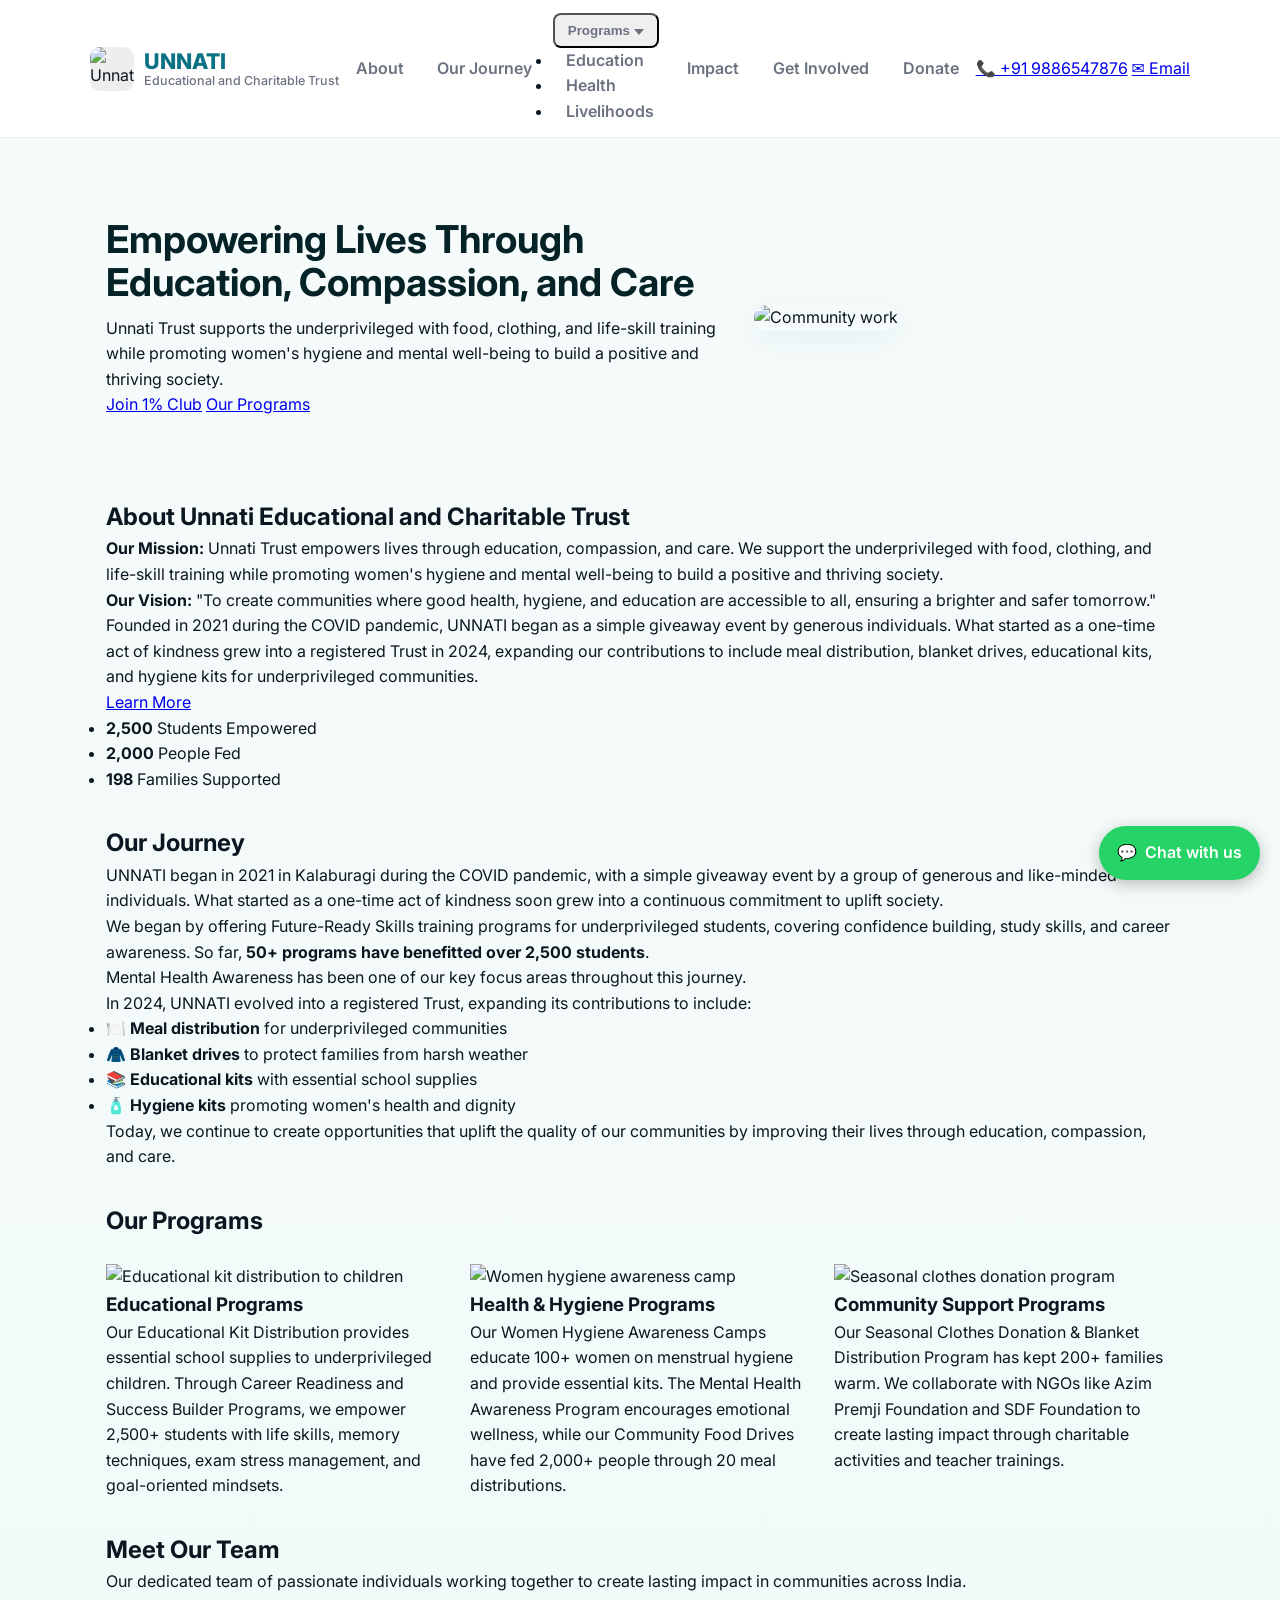
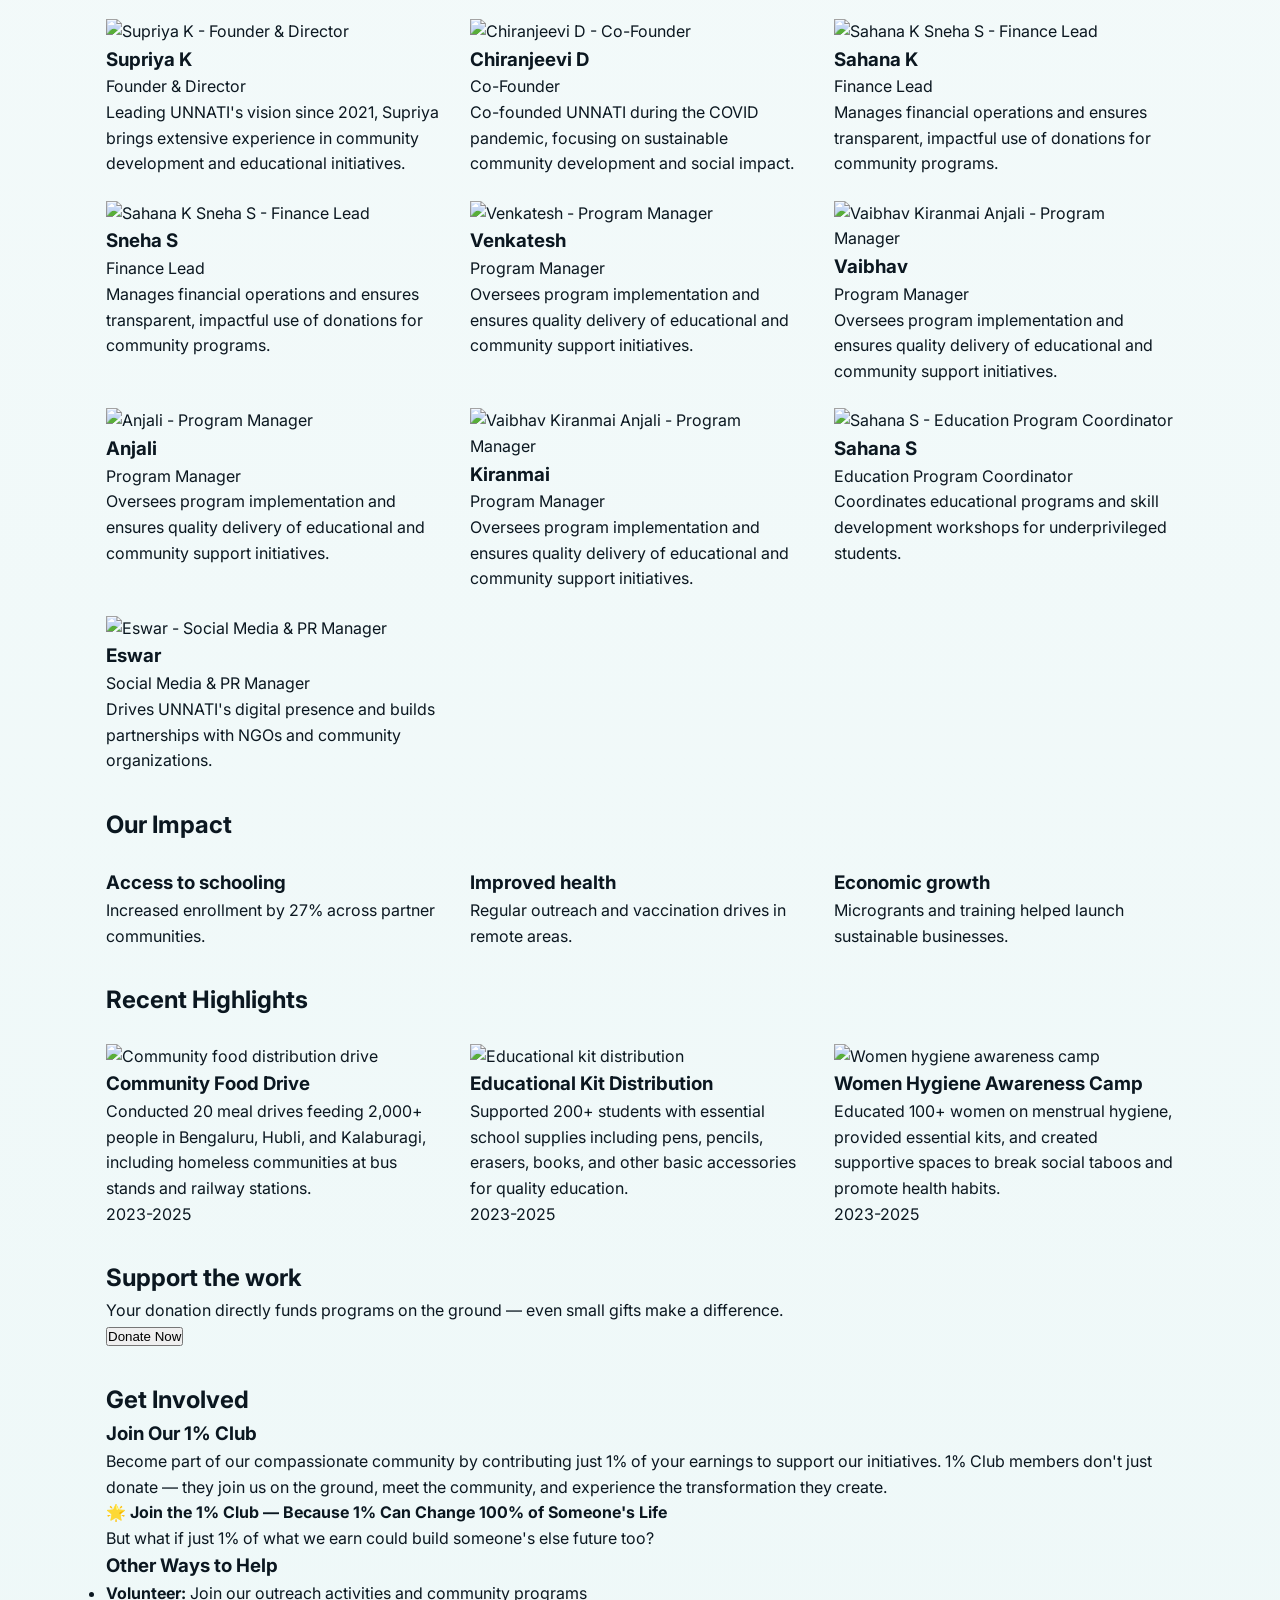
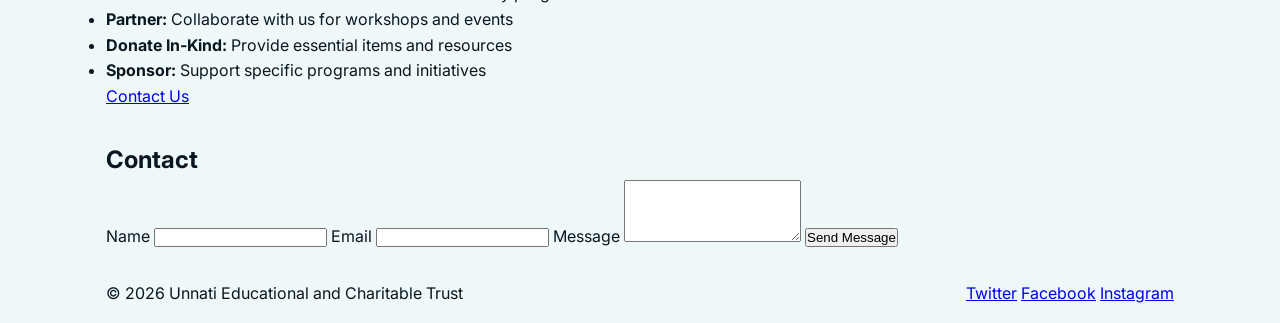
==== index.html @ 331cb369 "Fixiing the Review points" ====
<!DOCTYPE html>
<html lang="en">
<head>
  <meta charset="utf-8" />
    <meta name="viewport" content="width=device-width, initial-scale=1.0, maximum-scale=1.0, user-scalable=no">
    <meta name="description" content="Unnati Educational and Charitable Trust empowers lives through education, compassion, and care. Supporting underprivileged communities with food, clothing, life-skills training, and women's hygiene programs." />
    <meta name="keywords" content="Unnati Educational and Charitable Trust, education, community support, food distribution, clothing donation, women's hygiene, mental health, non-profit, charity, Bengaluru" />
  <title>Unnati Educational and Charitable Trust</title>
  <link rel="stylesheet" href="src/css/styles.css" />
  <link rel="preconnect" href="https://fonts.gstatic.com" />
  <link href="https://fonts.googleapis.com/css2?family=Inter:wght@300;400;600;700&display=swap" rel="stylesheet" />
</head>
<body>
  <header class="site-header">
    <div class="container header-inner">
      <a class="brand" href="#top">
        <img src="src/images/logo.svg" alt="Unnati Educational and Charitable Trust" class="logo" />
        <div class="brand-text">
          <span class="brand-main">UNNATI</span>
          <span class="brand-subtitle">Educational and Charitable Trust</span>
        </div>
      </a>

      <button id="nav-toggle" aria-label="Toggle navigation" class="nav-toggle">☰</button>

      <nav class="site-nav" id="site-nav" aria-label="Primary">
        <a href="#about">About</a>
        <a href="#journey">Our Journey</a>

        <div class="nav-item has-sub" tabindex="0" aria-haspopup="true">
          <button class="nav-link-sub">Programs
            <svg class="caret" width="10" height="6" viewBox="0 0 10 6" aria-hidden="true"><path d="M0 0l5 6 5-6z" fill="currentColor"/></svg>
          </button>
          <ul class="sub-menu" aria-label="Programs submenu">
            <li><a href="#programs-education">Education</a></li>
            <li><a href="#programs-health">Health</a></li>
            <li><a href="#programs-livelihoods">Livelihoods</a></li>
          </ul>
        </div>

        <a href="#impact">Impact</a>
        <a href="#get-involved">Get Involved</a>
        <a class="btn btn-primary" href="#donate">Donate</a>
      </nav>

      <div class="contact-info">
        <a href="tel:+919886547876" aria-label="Call us">📞 +91 9886547876</a>
        <a href="mailto:we.are.unnati@gmail.com" aria-label="Email us">✉️ Email</a>
      </div>
    </div>
  </header>

  <main id="top">
    <section class="hero reveal">
      <div class="container hero-inner">
        <div class="hero-copy">
          <h1>Empowering Lives Through Education, Compassion, and Care</h1>
          <p class="lead">Unnati Trust supports the underprivileged with food, clothing, and life-skill training while promoting women's hygiene and mental well-being to build a positive and thriving society.</p>
          <div class="hero-ctas">
            <a class="btn btn-primary" href="#donate">Join 1% Club</a>
            <a class="btn" href="#programs">Our Programs</a>
          </div>
        </div>
        <div class="hero-media">
          <img src="images/hero.jpg" alt="Community work" />
        </div>
      </div>
    </section>

    <section id="about" class="container section about reveal">
      <div class="grid">
        <div>
          <h2>About Unnati Educational and Charitable Trust</h2>
          <p><strong>Our Mission:</strong> Unnati Trust empowers lives through education, compassion, and care. We support the underprivileged with food, clothing, and life-skill training while promoting women's hygiene and mental well-being to build a positive and thriving society.</p>
          <p><strong>Our Vision:</strong> "To create communities where good health, hygiene, and education are accessible to all, ensuring a brighter and safer tomorrow."</p>
          <p>Founded in 2021 during the COVID pandemic, UNNATI began as a simple giveaway event by generous individuals. What started as a one-time act of kindness grew into a registered Trust in 2024, expanding our contributions to include meal distribution, blanket drives, educational kits, and hygiene kits for underprivileged communities.</p>
          <a class="btn" href="#get-involved">Learn More</a>
        </div>
        <ul class="stats">
          <li><strong><span class="count" data-target="2500">2,500</span></strong> Students Empowered</li>
          <li><strong><span class="count" data-target="2000">2,000</span></strong> People Fed</li>
          <li><strong><span class="count" data-target="200">200</span></strong> Families Supported</li>
        </ul>
      </div>
    </section>

    <section id="journey" class="container section reveal">
      <h2>Our Journey</h2>
      <div class="grid">
        <div>
          <p>UNNATI began in 2021 in Kalaburagi during the COVID pandemic, with a simple giveaway event by a group of generous and like-minded individuals. What started as a one-time act of kindness soon grew into a continuous commitment to uplift society.</p>
          <p>We began by offering Future-Ready Skills training programs for underprivileged students, covering confidence building, study skills, and career awareness. So far, <strong>50+ programs have benefitted over 2,500 students</strong>.</p>
          <p>Mental Health Awareness has been one of our key focus areas throughout this journey.</p>
        </div>
        <div>
          <p>In 2024, UNNATI evolved into a registered Trust, expanding its contributions to include:</p>
          <ul>
            <li>🍽️ <strong>Meal distribution</strong> for underprivileged communities</li>
            <li>🧥 <strong>Blanket drives</strong> to protect families from harsh weather</li>
            <li>📚 <strong>Educational kits</strong> with essential school supplies</li>
            <li>🧴 <strong>Hygiene kits</strong> promoting women's health and dignity</li>
          </ul>
          <p>Today, we continue to create opportunities that uplift the quality of our communities by improving their lives through education, compassion, and care.</p>
        </div>
      </div>
    </section>

    <section id="programs" class="container section cards reveal">
      <h2>Our Programs</h2>
      <div class="card-grid">
        <article id="programs-education" class="card">
          <img src="https://images.unsplash.com/photo-1503676260728-1c00da094a0b?w=400&h=250&fit=crop" alt="Educational kit distribution to children" class="card-image" />
          <h3>Educational Programs</h3>
          <p>Our Educational Kit Distribution provides essential school supplies to underprivileged children. Through Career Readiness and Success Builder Programs, we empower 2,500+ students with life skills, memory techniques, exam stress management, and goal-oriented mindsets.</p>
        </article>
        <article id="programs-health" class="card">
          <img src="https://images.unsplash.com/photo-1559757148-5c350d0d3c56?w=400&h=250&fit=crop" alt="Women hygiene awareness camp" class="card-image" />
          <h3>Health & Hygiene Programs</h3>
          <p>Our Women Hygiene Awareness Camps educate 100+ women on menstrual hygiene and provide essential kits. The Mental Health Awareness Program encourages emotional wellness, while our Community Food Drives have fed 2,000+ people through 20 meal distributions.</p>
        </article>
        <article id="programs-livelihoods" class="card">
          <img src="https://images.unsplash.com/photo-1559027615-cd4628902d4a?w=400&h=250&fit=crop" alt="Seasonal clothes donation program" class="card-image" />
          <h3>Community Support Programs</h3>
          <p>Our Seasonal Clothes Donation & Blanket Distribution Program has kept 200+ families warm. We collaborate with NGOs like Azim Premji Foundation and SDF Foundation to create lasting impact through charitable activities and teacher trainings.</p>
        </article>
      </div>
    </section>

    <section id="team" class="container section team reveal">
      <h2>Meet Our Team</h2>
      <p class="section-intro">Our dedicated team of passionate individuals working together to create lasting impact in communities across India.</p>
      <div class="team-grid">
        <div class="team-member">
          <img src="https://images.unsplash.com/photo-1544005313-94ddf0286df2?w=200&h=200&fit=crop&crop=face" alt="Supriya K - Founder & Director" class="team-photo" />
          <h3>Supriya K</h3>
          <p>Founder & Director</p>
          <p class="team-bio">Leading UNNATI's vision since 2021, Supriya brings extensive experience in community development and educational initiatives.</p>
        </div>
        <div class="team-member">
          <img src="https://images.unsplash.com/photo-1500648767791-00dcc994a43e?w=200&h=200&fit=crop&crop=face" alt="Chiranjeevi D - Co-Founder" class="team-photo" />
          <h3>Chiranjeevi D</h3>
          <p>Co-Founder</p>
          <p class="team-bio">Co-founded UNNATI during the COVID pandemic, focusing on sustainable community development and social impact.</p>
        </div>
        <div class="team-member">
          <img src="https://images.unsplash.com/photo-1544005313-94ddf0286df2?w=200&h=200&fit=crop&crop=face" alt="Sahana K Sneha S - Finance Lead" class="team-photo" />
          <h3>Sahana K</h3>
          <p>Finance Lead</p>
          <p class="team-bio">Manages financial operations and ensures transparent, impactful use of donations for community programs.</p>
        </div>
        <div class="team-member">
          <img src="https://images.unsplash.com/photo-1544005313-94ddf0286df2?w=200&h=200&fit=crop&crop=face" alt="Sahana K Sneha S - Finance Lead" class="team-photo" />
          <h3>Sneha S</h3>
          <p>Finance Lead</p>
          <p class="team-bio">Manages financial operations and ensures transparent, impactful use of donations for community programs.</p>
        </div>
        <div class="team-member">
          <img src="https://images.unsplash.com/photo-1500648767791-00dcc994a43e?w=200&h=200&fit=crop&crop=face" alt="Venkatesh - Program Manager" class="team-photo" />
          <h3>Venkatesh</h3>
          <p>Program Manager</p>
          <p class="team-bio">Oversees program implementation and ensures quality delivery of educational and community support initiatives.</p>
        </div>
        <div class="team-member">
          <img src="https://images.unsplash.com/photo-1500648767791-00dcc994a43e?w=200&h=200&fit=crop&crop=face" alt="Vaibhav Kiranmai Anjali - Program Manager" class="team-photo" />
          <h3>Vaibhav</h3>
          <p>Program Manager</p>
          <p class="team-bio">Oversees program implementation and ensures quality delivery of educational and community support initiatives.</p>
        </div>
        <div class="team-member">
          <img src="https://images.unsplash.com/photo-1544005313-94ddf0286df2?w=200&h=200&fit=crop&crop=face" alt="Anjali - Program Manager" class="team-photo" />
          <h3>Anjali</h3>
          <p>Program Manager</p>
          <p class="team-bio">Oversees program implementation and ensures quality delivery of educational and community support initiatives.</p>
        </div>
        <div class="team-member">
          <img src="https://images.unsplash.com/photo-1544005313-94ddf0286df2?w=200&h=200&fit=crop&crop=face" alt="Vaibhav Kiranmai Anjali - Program Manager" class="team-photo" />
          <h3>Kiranmai</h3>
          <p>Program Manager</p>
          <p class="team-bio">Oversees program implementation and ensures quality delivery of educational and community support initiatives.</p>
        </div>
        <div class="team-member">
          <img src="https://images.unsplash.com/photo-1544005313-94ddf0286df2?w=200&h=200&fit=crop&crop=face" alt="Sahana S - Education Program Coordinator" class="team-photo" />
          <h3>Sahana S</h3>
          <p>Education Program Coordinator</p>
          <p class="team-bio">Coordinates educational programs and skill development workshops for underprivileged students.</p>
        </div>
        <div class="team-member">
          <img src="https://images.unsplash.com/photo-1500648767791-00dcc994a43e?w=200&h=200&fit=crop&crop=face" alt="Eswar - Social Media & PR Manager" class="team-photo" />
          <h3>Eswar</h3>
          <p>Social Media & PR Manager</p>
          <p class="team-bio">Drives UNNATI's digital presence and builds partnerships with NGOs and community organizations.</p>
        </div>
      </div>
    </section>

    <section id="impact" class="container section impact reveal">
      <h2>Our Impact</h2>
      <div class="impact-grid">
        <div class="impact-card">
          <h3>Access to schooling</h3>
          <p>Increased enrollment by 27% across partner communities.</p>
        </div>
        <div class="impact-card">
          <h3>Improved health</h3>
          <p>Regular outreach and vaccination drives in remote areas.</p>
        </div>
        <div class="impact-card">
          <h3>Economic growth</h3>
          <p>Microgrants and training helped launch sustainable businesses.</p>
        </div>
      </div>
    </section>

    <section id="highlights" class="container section highlights reveal">
      <h2>Recent Highlights</h2>
      <div class="highlights-grid">
        <div class="highlight-card">
          <img src="https://images.unsplash.com/photo-1559027615-cd4628902d4a?w=300&h=200&fit=crop" alt="Community food distribution drive" class="highlight-image" />
          <h3>Community Food Drive</h3>
          <p>Conducted 20 meal drives feeding 2,000+ people in Bengaluru, Hubli, and Kalaburagi, including homeless communities at bus stands and railway stations.</p>
          <span class="date">2023-2025</span>
        </div>
        <div class="highlight-card">
          <img src="https://images.unsplash.com/photo-1503676260728-1c00da094a0b?w=300&h=200&fit=crop" alt="Educational kit distribution" class="highlight-image" />
          <h3>Educational Kit Distribution</h3>
          <p>Supported 200+ students with essential school supplies including pens, pencils, erasers, books, and other basic accessories for quality education.</p>
          <span class="date">2023-2025</span>
        </div>
        <div class="highlight-card">
          <img src="https://images.unsplash.com/photo-1559757148-5c350d0d3c56?w=300&h=200&fit=crop" alt="Women hygiene awareness camp" class="highlight-image" />
          <h3>Women Hygiene Awareness Camp</h3>
          <p>Educated 100+ women on menstrual hygiene, provided essential kits, and created supportive spaces to break social taboos and promote health habits.</p>
          <span class="date">2023-2025</span>
        </div>
      </div>
    </section>

    <section id="donate" class="container section cta reveal">
      <div class="cta-inner">
        <h2>Support the work</h2>
        <p>Your donation directly funds programs on the ground — even small gifts make a difference.</p>
        <button class="btn btn-primary" id="donate-now">Donate Now</button>
      </div>
    </section>

    <section id="get-involved" class="container section reveal">
      <h2>Get Involved</h2>
      <div class="grid">
        <div>
          <h3>Join Our 1% Club</h3>
          <p>Become part of our compassionate community by contributing just 1% of your earnings to support our initiatives. 1% Club members don't just donate — they join us on the ground, meet the community, and experience the transformation they create.</p>
          <p><strong>🌟 Join the 1% Club — Because 1% Can Change 100% of Someone's Life</strong></p>
          <p>But what if just 1% of what we earn could build someone's else future too?</p>
        </div>
        <div>
          <h3>Other Ways to Help</h3>
          <ul>
            <li><strong>Volunteer:</strong> Join our outreach activities and community programs</li>
            <li><strong>Partner:</strong> Collaborate with us for workshops and events</li>
            <li><strong>Donate In-Kind:</strong> Provide essential items and resources</li>
            <li><strong>Sponsor:</strong> Support specific programs and initiatives</li>
          </ul>
          <a class="btn" href="#contact">Contact Us</a>
        </div>
      </div>
    </section>

    <section id="contact" class="container section reveal">
      <h2>Contact</h2>
      <form id="contact-form">
        <label>
          Name
          <input type="text" name="name" required />
        </label>
        <label>
          Email
          <input type="email" name="email" required />
        </label>
        <label>
          Message
          <textarea name="message" rows="4" required></textarea>
        </label>
        <button class="btn btn-primary" type="submit">Send Message</button>
      </form>
    </section>
  </main>

  <a href="https://wa.me/919886547876" class="whatsapp-float" aria-label="Chat with us on WhatsApp">
    <span>💬</span> Chat with us
  </a>

  <footer class="site-footer">
    <div class="container footer-inner">
      <div>&copy; <span id="year">2026</span> Unnati Educational and Charitable Trust</div>
      <div class="social">
        <a href="https://twitter.com/unnati_trust" aria-label="Twitter" target="_blank" rel="noopener">Twitter</a>
        <a href="https://facebook.com/unnati.trust" aria-label="Facebook" target="_blank" rel="noopener">Facebook</a>
        <a href="https://instagram.com/we_are_unnati" aria-label="Instagram" target="_blank" rel="noopener">Instagram</a>
      </div>
    </div>
  </footer>

  <script src="src/js/main.js"></script>
</body>
</html>
---- src/css/styles.css ----
:root {
  --bg: #f6fbfb;
  --card: #ffffff;
  --accent: #0b7285;
  --muted: #6b7280;
  --max-width: 1100px;
  --radius: 12px;
  --shadow: 0 8px 30px rgba(11,114,133,0.08);
}

* { 
  box-sizing: border-box; 
  margin: 0;
  padding: 0;
}

html, body { 
  min-height: 100%; 
  background: linear-gradient(180deg, #f6fbfb, #eef8f8); 
  font-family: Inter, system-ui, sans-serif; 
  color: #0b1720; 
  scroll-behavior: smooth;
  line-height: 1.6;
}

/* Container */
.container { 
  max-width: var(--max-width); 
  margin: 0 auto; 
  padding: 1rem; 
}

/* Header */
.site-header { 
  position: sticky; 
  top: 0; 
  background: rgba(255,255,255,0.92); 
  backdrop-filter: blur(8px); 
  border-bottom: 1px solid rgba(11,114,133,0.08); 
  z-index: 50; 
}

.header-inner { 
  display: flex; 
  align-items: center; 
  justify-content: space-between; 
  padding: 0.8rem 0; 
}

.brand { 
  display: flex; 
  align-items: center; 
  gap: 0.6rem; 
  text-decoration: none; 
  color: inherit; 
}

.logo { 
  width: 44px; 
  height: 44px; 
  border-radius: 10px; 
  background: #eee; 
}

.brand-text { 
  display: flex; 
  flex-direction: column; 
  line-height: 1.1; 
}

.brand-main { 
  font-weight: 800; 
  font-size: 1.35rem; 
  color: var(--accent); 
}

.brand-subtitle { 
  font-weight: 500; 
  font-size: 0.78rem; 
  color: var(--muted); 
}

/* Navigation */
.nav-toggle { 
  display: none; 
  border: 0; 
  background: transparent; 
  font-size: 1.6rem; 
  cursor: pointer; 
  padding: 0.5rem;
}

.site-nav { 
  display: flex; 
  gap: 0.5rem; 
  align-items: center; 
}

.site-nav a, .nav-link-sub { 
  color: var(--muted); 
  text-decoration: none; 
  padding: 0.5rem 0.8rem; 
  border-radius: 8px; 
  font-weight: 600; 
  transition: all 0.2s; 
}

.site-nav a:hover {
  background: rgba(11,114,133,0.08);
  color: var(--accent);
}

/* Hero */
.hero { 
  padding: 4rem 0 3rem; 
}

.hero-inner { 
  display: grid; 
  grid-template-columns: 1fr 420px; 
  gap: 2rem; 
  align-items: center; 
}

.hero-copy h1 { 
  font-size: 2.4rem; 
  line-height: 1.1; 
  margin-bottom: 0.8rem; 
  color: #052226; 
}

.hero-media img { 
  width: 100%; 
  height: 360px; 
  object-fit: cover; 
  border-radius: 16px; 
  box-shadow: var(--shadow); 
  transition: transform 0.6s ease; 
}

/* Cards & Grids */
.card-grid, .impact-grid, .team-grid, .highlights-grid { 
  display: grid; 
  grid-template-columns: repeat(auto-fit, minmax(260px, 1fr)); 
  gap: 1.5rem; 
  margin-top: 1.5rem; 
}

/* Footer */
.footer-inner { 
  display: flex; 
  align-items: center; 
  justify-content: space-between; 
  gap: 1rem; 
  flex-wrap: wrap; 
}

/* WhatsApp Float Button */
.whatsapp-float { 
  position: fixed; 
  bottom: 20px; 
  right: 20px; 
  background: #25d366; 
  color: white; 
  padding: 14px 18px; 
  border-radius: 50px; 
  text-decoration: none; 
  font-weight: 600; 
  box-shadow: 0 4px 15px rgba(0,0,0,0.25); 
  display: flex; 
  align-items: center; 
  gap: 8px; 
  z-index: 100; 
  transition: transform 0.3s ease; 
}

/* ==================== RESPONSIVE BREAKPOINTS ==================== */

@media (max-width: 1024px) {
  .hero-inner {
    grid-template-columns: 1fr;
    gap: 2.5rem;
  }
  .hero-media img {
    height: 320px;
  }
}

@media (max-width: 768px) {
  .container {
    padding: 0.8rem;
  }
  
  .hero {
    padding: 3rem 0 2rem;
  }
  
  .hero-copy h1 {
    font-size: 2.1rem;
  }
  
  .hero-media img {
    height: 280px;
  }
  
  .grid {
    flex-direction: column;
    align-items: flex-start;
  }
  
  .cta-inner {
    flex-direction: column;
    align-items: stretch;
    gap: 1rem;
  }
}

@media (max-width: 640px) {
  .header-inner {
    padding: 0.7rem 0;
  }
  
  .brand-main {
    font-size: 1.25rem;
  }
  
  .nav-toggle {
    display: block;
  }
  
  .site-nav {
    position: fixed;
    top: 70px;
    right: 15px;
    background: white;
    display: none;
    flex-direction: column;
    padding: 1rem;
    border-radius: 14px;
    box-shadow: 0 15px 35px rgba(0,0,0,0.1);
    min-width: 240px;
    z-index: 100;
  }
  
  .site-nav.show {
    display: flex;
  }
  
  .card-grid, .impact-grid, .team-grid, .highlights-grid {
    grid-template-columns: repeat(auto-fit, minmax(220px, 1fr));
    gap: 1.2rem;
  }
  
  .team-photo {
    width: 90px;
    height: 90px;
  }
}

@media (max-width: 480px) {
  .hero-copy h1 {
    font-size: 1.85rem;
  }
  
  .hero-media img {
    height: 240px;
  }
  
  .container {
    padding: 0.7rem;
  }
  
  .section {
    padding: 1.8rem 0;
  }
  
  .whatsapp-float {
    bottom: 15px;
    right: 15px;
    padding: 12px 16px;
    font-size: 0.95rem;
  }
}

/* Safe area for iPhone (notch devices) */
@supports (padding: max(0px)) {
  .site-header {
    padding-top: max(0px, env(safe-area-inset-top));
  }
}
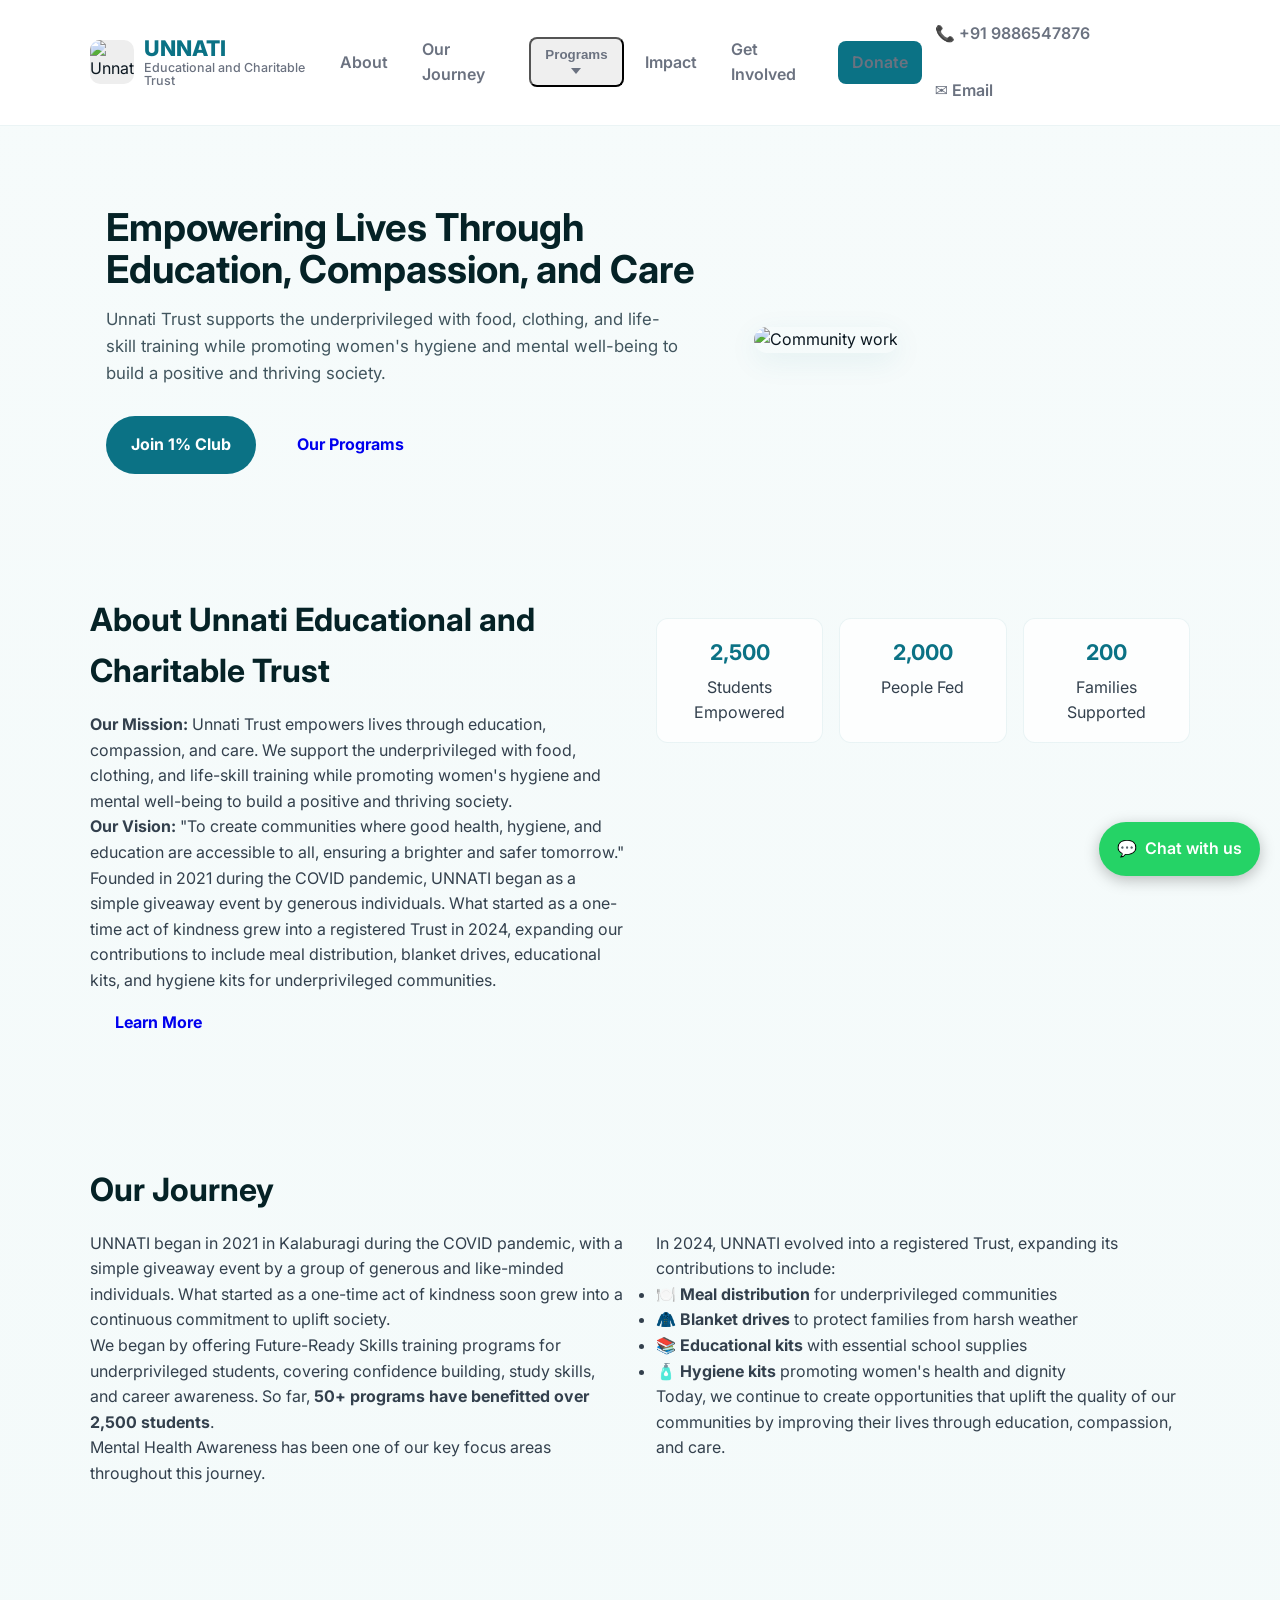
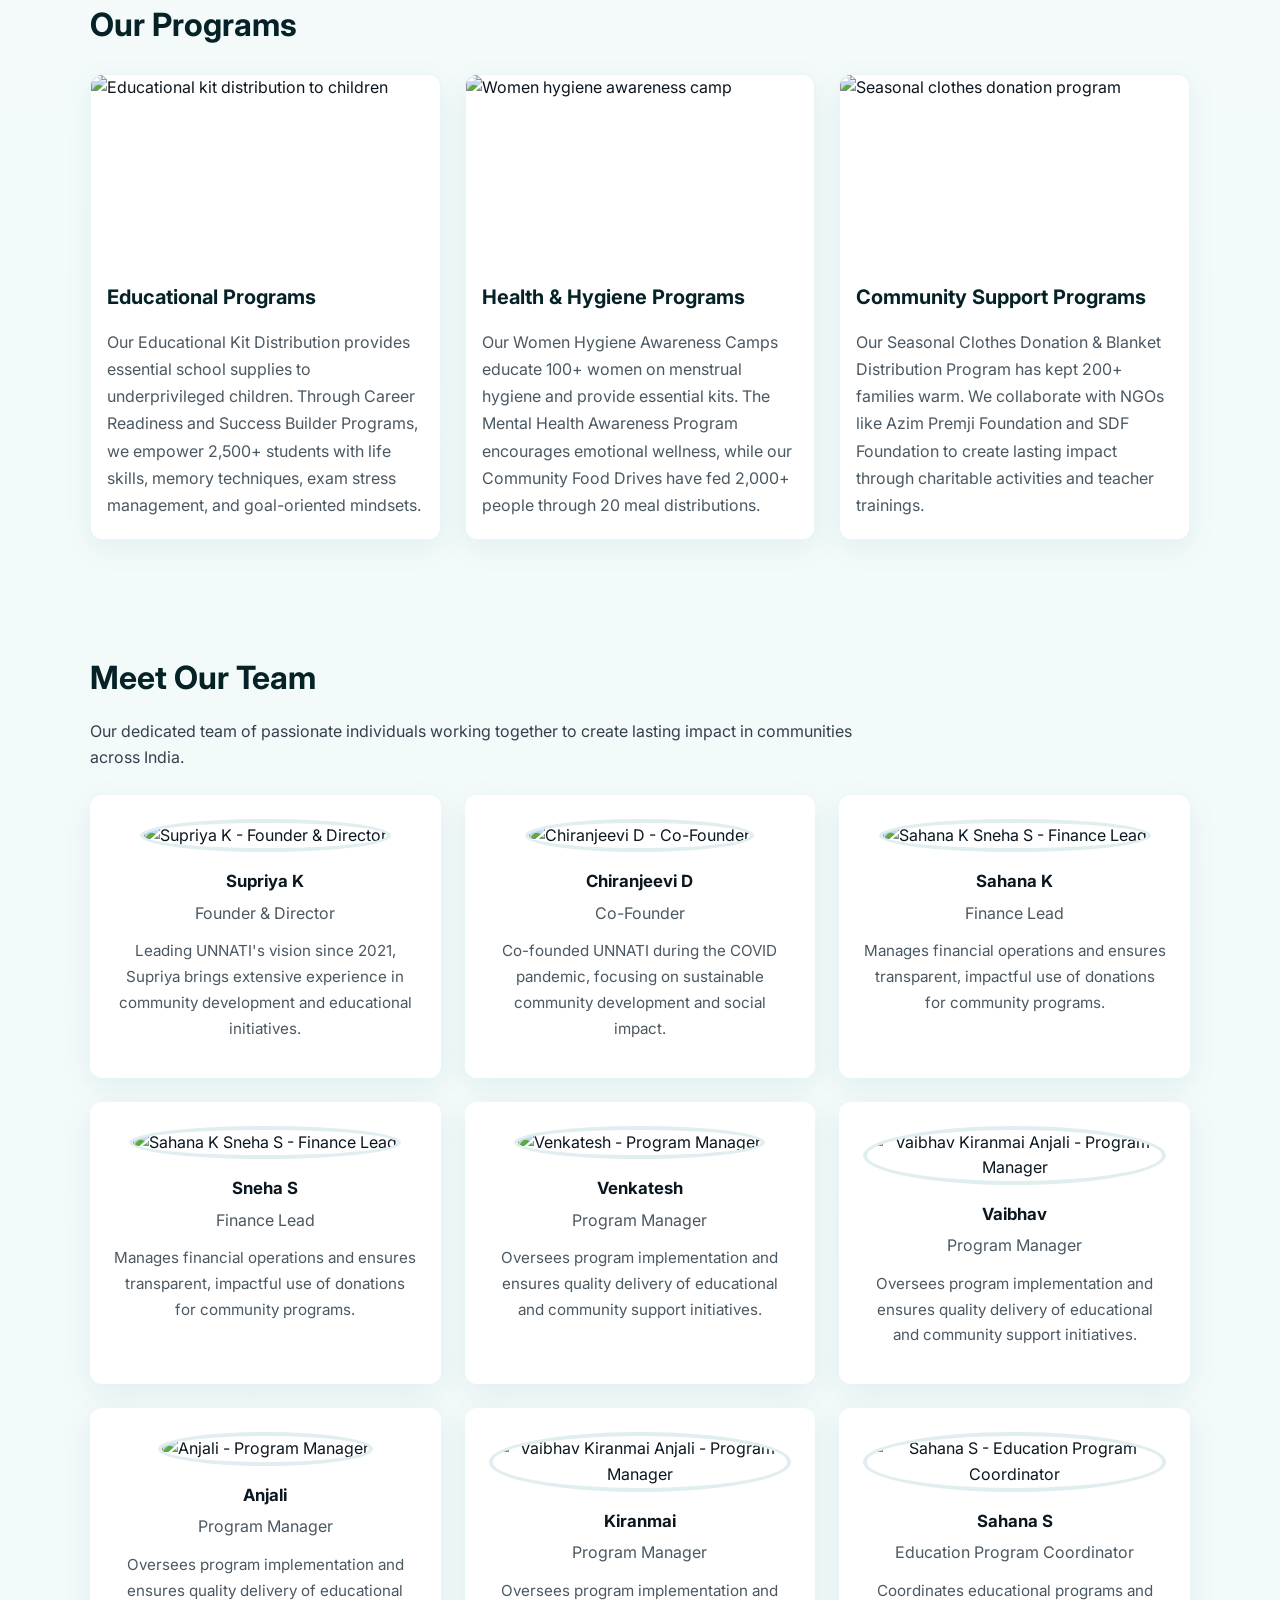
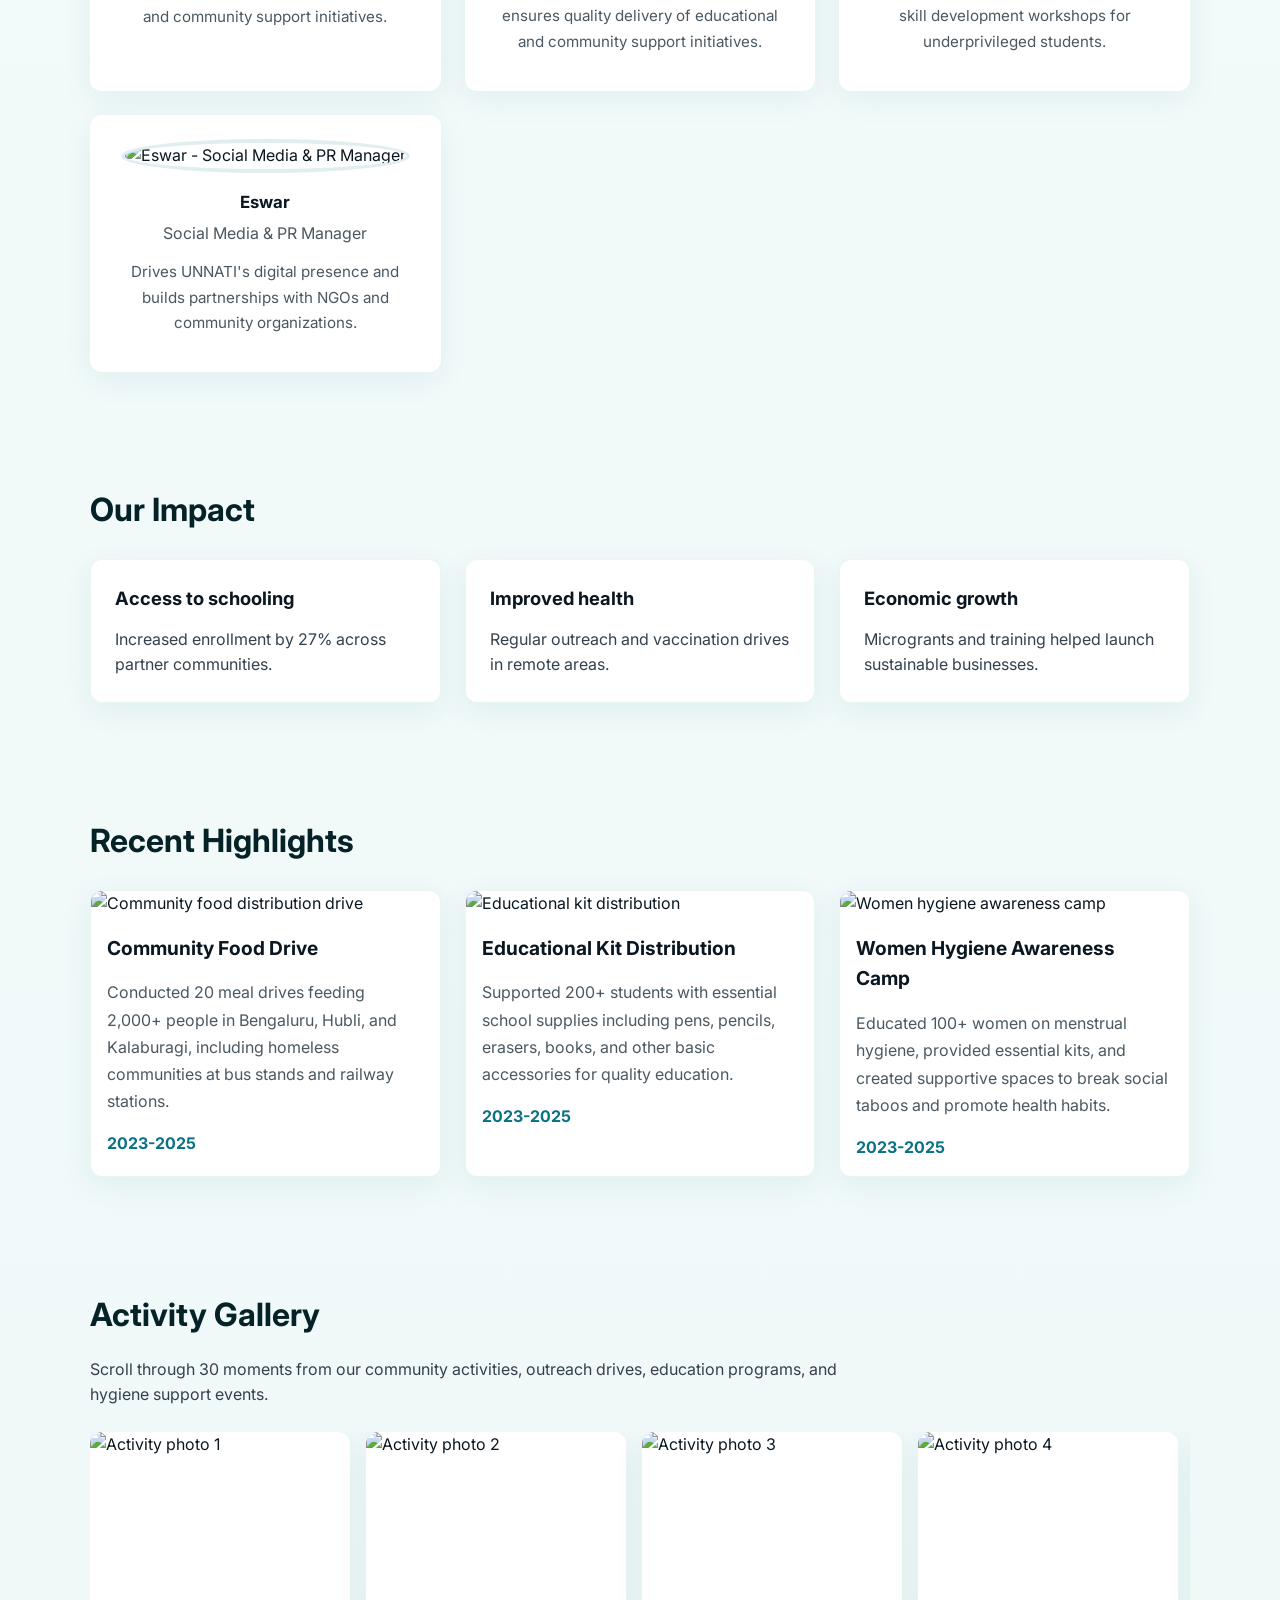
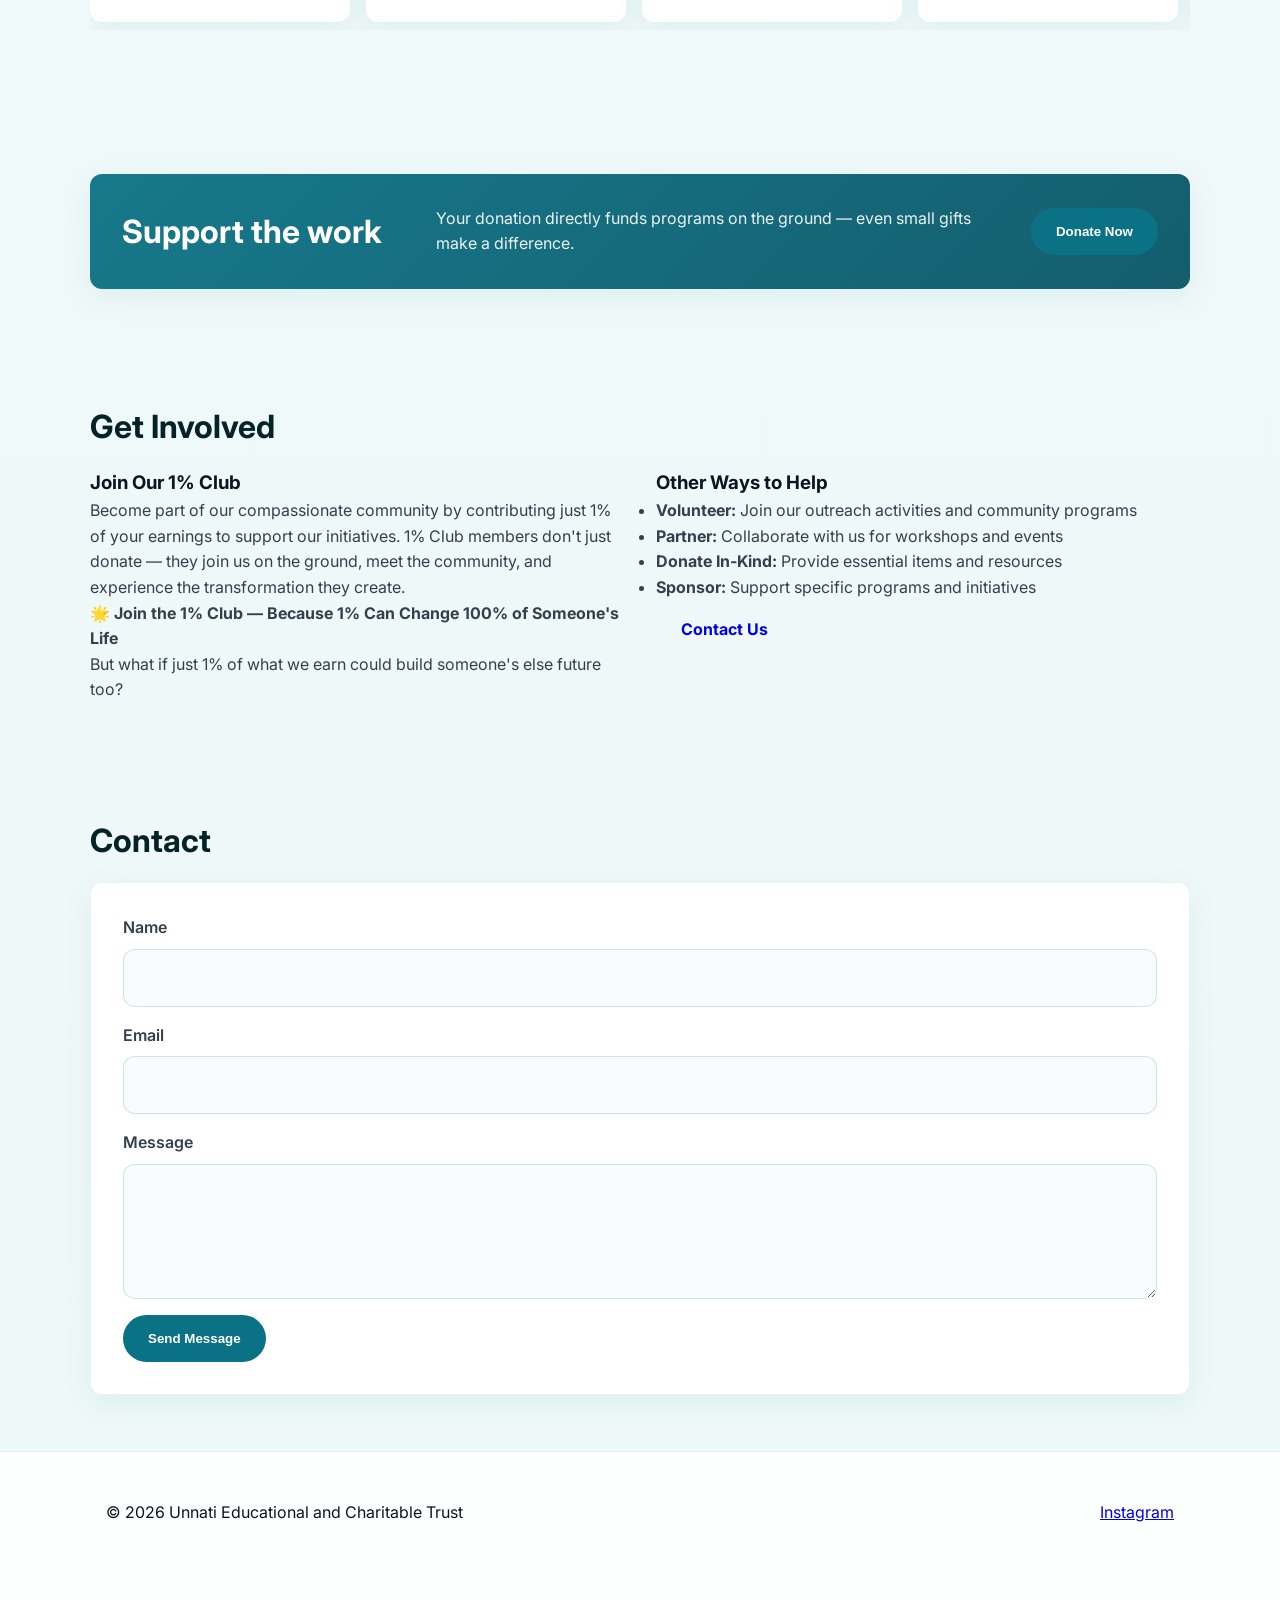
==== commit 3540c715: "Adding photos" ====
--- a/index.html
+++ b/index.html
@@ -62,7 +62,7 @@
           </div>
         </div>
         <div class="hero-media">
-          <img src="images/hero.jpg" alt="Community work" />
+          <img src="https://images.unsplash.com/photo-1524504388940-b1c1722653e1?auto=format&fit=crop&w=900&q=80" alt="Community work" />
         </div>
       </div>
     </section>
@@ -235,6 +235,43 @@
       </div>
     </section>
 
+    <section id="gallery" class="container section gallery reveal">
+      <h2>Activity Gallery</h2>
+      <p class="section-intro">Scroll through 30 moments from our community activities, outreach drives, education programs, and hygiene support events.</p>
+      <div class="gallery-scroll" aria-label="Activity photo gallery">
+        <div class="gallery-item"><img src="https://images.unsplash.com/seed/unnati1/420x280?auto=format&fit=crop" alt="Activity photo 1" /></div>
+        <div class="gallery-item"><img src="https://images.unsplash.com/seed/unnati2/420x280?auto=format&fit=crop" alt="Activity photo 2" /></div>
+        <div class="gallery-item"><img src="https://images.unsplash.com/seed/unnati3/420x280?auto=format&fit=crop" alt="Activity photo 3" /></div>
+        <div class="gallery-item"><img src="https://images.unsplash.com/seed/unnati4/420x280?auto=format&fit=crop" alt="Activity photo 4" /></div>
+        <div class="gallery-item"><img src="https://images.unsplash.com/seed/unnati5/420x280?auto=format&fit=crop" alt="Activity photo 5" /></div>
+        <div class="gallery-item"><img src="https://images.unsplash.com/seed/unnati6/420x280?auto=format&fit=crop" alt="Activity photo 6" /></div>
+        <div class="gallery-item"><img src="https://images.unsplash.com/seed/unnati7/420x280?auto=format&fit=crop" alt="Activity photo 7" /></div>
+        <div class="gallery-item"><img src="https://images.unsplash.com/seed/unnati8/420x280?auto=format&fit=crop" alt="Activity photo 8" /></div>
+        <div class="gallery-item"><img src="https://images.unsplash.com/seed/unnati9/420x280?auto=format&fit=crop" alt="Activity photo 9" /></div>
+        <div class="gallery-item"><img src="https://images.unsplash.com/seed/unnati10/420x280?auto=format&fit=crop" alt="Activity photo 10" /></div>
+        <div class="gallery-item"><img src="https://images.unsplash.com/seed/unnati11/420x280?auto=format&fit=crop" alt="Activity photo 11" /></div>
+        <div class="gallery-item"><img src="https://images.unsplash.com/seed/unnati12/420x280?auto=format&fit=crop" alt="Activity photo 12" /></div>
+        <div class="gallery-item"><img src="https://images.unsplash.com/seed/unnati13/420x280?auto=format&fit=crop" alt="Activity photo 13" /></div>
+        <div class="gallery-item"><img src="https://images.unsplash.com/seed/unnati14/420x280?auto=format&fit=crop" alt="Activity photo 14" /></div>
+        <div class="gallery-item"><img src="https://images.unsplash.com/seed/unnati15/420x280?auto=format&fit=crop" alt="Activity photo 15" /></div>
+        <div class="gallery-item"><img src="https://images.unsplash.com/seed/unnati16/420x280?auto=format&fit=crop" alt="Activity photo 16" /></div>
+        <div class="gallery-item"><img src="https://images.unsplash.com/seed/unnati17/420x280?auto=format&fit=crop" alt="Activity photo 17" /></div>
+        <div class="gallery-item"><img src="https://images.unsplash.com/seed/unnati18/420x280?auto=format&fit=crop" alt="Activity photo 18" /></div>
+        <div class="gallery-item"><img src="https://images.unsplash.com/seed/unnati19/420x280?auto=format&fit=crop" alt="Activity photo 19" /></div>
+        <div class="gallery-item"><img src="https://images.unsplash.com/seed/unnati20/420x280?auto=format&fit=crop" alt="Activity photo 20" /></div>
+        <div class="gallery-item"><img src="https://images.unsplash.com/seed/unnati21/420x280?auto=format&fit=crop" alt="Activity photo 21" /></div>
+        <div class="gallery-item"><img src="https://images.unsplash.com/seed/unnati22/420x280?auto=format&fit=crop" alt="Activity photo 22" /></div>
+        <div class="gallery-item"><img src="https://images.unsplash.com/seed/unnati23/420x280?auto=format&fit=crop" alt="Activity photo 23" /></div>
+        <div class="gallery-item"><img src="https://images.unsplash.com/seed/unnati24/420x280?auto=format&fit=crop" alt="Activity photo 24" /></div>
+        <div class="gallery-item"><img src="https://images.unsplash.com/seed/unnati25/420x280?auto=format&fit=crop" alt="Activity photo 25" /></div>
+        <div class="gallery-item"><img src="https://images.unsplash.com/seed/unnati26/420x280?auto=format&fit=crop" alt="Activity photo 26" /></div>
+        <div class="gallery-item"><img src="https://images.unsplash.com/seed/unnati27/420x280?auto=format&fit=crop" alt="Activity photo 27" /></div>
+        <div class="gallery-item"><img src="https://images.unsplash.com/seed/unnati28/420x280?auto=format&fit=crop" alt="Activity photo 28" /></div>
+        <div class="gallery-item"><img src="https://images.unsplash.com/seed/unnati29/420x280?auto=format&fit=crop" alt="Activity photo 29" /></div>
+        <div class="gallery-item"><img src="https://images.unsplash.com/seed/unnati30/420x280?auto=format&fit=crop" alt="Activity photo 30" /></div>
+      </div>
+    </section>
+
     <section id="donate" class="container section cta reveal">
       <div class="cta-inner">
         <h2>Support the work</h2>
@@ -293,8 +330,6 @@
     <div class="container footer-inner">
       <div>&copy; <span id="year">2026</span> Unnati Educational and Charitable Trust</div>
       <div class="social">
-        <a href="https://twitter.com/unnati_trust" aria-label="Twitter" target="_blank" rel="noopener">Twitter</a>
-        <a href="https://facebook.com/unnati.trust" aria-label="Facebook" target="_blank" rel="noopener">Facebook</a>
         <a href="https://instagram.com/we_are_unnati" aria-label="Instagram" target="_blank" rel="noopener">Instagram</a>
       </div>
     </div>
--- a/src/css/styles.css
+++ b/src/css/styles.css
@@ -137,6 +137,413 @@
   box-shadow: var(--shadow); 
   transition: transform 0.6s ease; 
 }
+.hero-media img:hover {
+  transform: translateY(-3px) scale(1.01);
+}
+
+.hero-ctas { 
+  display: flex; 
+  flex-wrap: wrap; 
+  gap: 1rem; 
+  margin-top: 1.8rem; 
+}
+
+.btn { 
+  display: inline-flex; 
+  align-items: center; 
+  justify-content: center; 
+  gap: 0.5rem; 
+  padding: 0.95rem 1.5rem; 
+  border-radius: 999px; 
+  border: 1px solid transparent; 
+  text-decoration: none; 
+  font-weight: 700; 
+  transition: transform 0.2s ease, background 0.2s ease, color 0.2s ease, border-color 0.2s ease; 
+}
+
+.btn:hover { 
+  transform: translateY(-1px); 
+}
+
+.btn-primary { 
+  background: var(--accent); 
+  color: #fff; 
+  border-color: transparent; 
+}
+
+.btn-primary:hover { 
+  background: #0b5f74; 
+}
+
+.section { 
+  padding: 3.5rem 0; 
+}
+
+.section h2 { 
+  font-size: 2rem; 
+  margin-bottom: 1rem; 
+  color: #052226; 
+}
+
+.section p, .section li, .section label { 
+  color: #33404d; 
+}
+
+.grid { 
+  display: grid; 
+  grid-template-columns: repeat(2, minmax(0, 1fr)); 
+  gap: 2rem; 
+  align-items: start; 
+}
+
+.stats { 
+  display: grid; 
+  grid-template-columns: repeat(3, minmax(120px, 1fr)); 
+  gap: 1rem; 
+  list-style: none; 
+  margin-top: 1.5rem; 
+}
+
+.stats li { 
+  background: rgba(255,255,255,0.8); 
+  border: 1px solid rgba(11,114,133,0.08); 
+  border-radius: var(--radius); 
+  padding: 1rem; 
+  text-align: center; 
+}
+
+.stats strong { 
+  display: block; 
+  margin-bottom: 0.35rem; 
+  font-size: 1.35rem; 
+  color: #0b7285; 
+}
+
+.card { 
+  background: #fff; 
+  border-radius: var(--radius); 
+  overflow: hidden; 
+  box-shadow: var(--shadow); 
+  border: 1px solid rgba(11,114,133,0.08); 
+  display: flex; 
+  flex-direction: column; 
+  min-height: 100%; 
+}
+
+.card-image { 
+  width: 100%; 
+  height: 190px; 
+  object-fit: cover; 
+  display: block; 
+}
+
+.card h3 { 
+  margin: 1rem; 
+  font-size: 1.25rem; 
+  color: #052226; 
+}
+
+.card p { 
+  margin: 0 1rem 1.25rem; 
+  color: #4b5861; 
+  line-height: 1.7; 
+}
+
+.team-grid { 
+  display: grid; 
+  grid-template-columns: repeat(auto-fit, minmax(220px, 1fr)); 
+  gap: 1.5rem; 
+  margin-top: 1.5rem; 
+}
+
+.team-member { 
+  background: #fff; 
+  border-radius: var(--radius); 
+  padding: 1.5rem; 
+  box-shadow: var(--shadow); 
+  text-align: center; 
+}
+
+.team-photo { 
+  width: 120px; 
+  height: 120px; 
+  border-radius: 50%; 
+  object-fit: cover; 
+  margin: 0 auto 1rem; 
+  border: 4px solid rgba(11,114,133,0.12); 
+}
+
+.team-member h3 { 
+  margin-bottom: 0.35rem; 
+  font-size: 1.05rem; 
+}
+
+.team-member p { 
+  color: #4b5861; 
+  margin-bottom: 0.75rem; 
+}
+
+.team-bio { 
+  font-size: 0.95rem; 
+  line-height: 1.7; 
+}
+
+.impact-grid { 
+  margin-top: 1.5rem; 
+}
+
+.impact-card { 
+  background: #fff; 
+  border-radius: var(--radius); 
+  padding: 1.5rem; 
+  box-shadow: var(--shadow); 
+  border: 1px solid rgba(11,114,133,0.08); 
+}
+
+.impact-card h3 { 
+  margin-bottom: 0.8rem; 
+  font-size: 1.15rem; 
+}
+
+.highlight-card { 
+  background: #fff; 
+  border-radius: var(--radius); 
+  overflow: hidden; 
+  box-shadow: var(--shadow); 
+  border: 1px solid rgba(11,114,133,0.08); 
+  position: relative; 
+}
+
+.highlight-image { 
+  width: 100%; 
+  height: 170px; 
+  object-fit: cover; 
+}
+
+.highlight-card h3 { 
+  margin: 1rem; 
+  font-size: 1.2rem; 
+}
+
+.highlight-card p { 
+  margin: 0 1rem 1rem; 
+  color: #4b5861; 
+  line-height: 1.7; 
+}
+
+.highlight-card .date { 
+  display: inline-flex; 
+  margin: 0 1rem 1rem; 
+  color: #0b7285; 
+  font-weight: 700; 
+}
+
+.cta-inner { 
+  background: linear-gradient(135deg, rgba(11,114,133,0.95), rgba(8,85,102,0.95)); 
+  border-radius: var(--radius); 
+  color: #fff; 
+  padding: 2rem; 
+  display: flex; 
+  align-items: center; 
+  justify-content: space-between; 
+  gap: 2rem; 
+  box-shadow: var(--shadow); 
+  margin-top: 2rem; 
+}
+
+.cta-inner h2 { 
+  margin: 0; 
+  color: #fff; 
+}
+
+.cta-inner p { 
+  margin: 0; 
+  color: rgba(255,255,255,0.92); 
+  max-width: 540px; 
+}
+
+.section-intro { 
+  color: #4b5861; 
+  max-width: 780px; 
+  margin-bottom: 1rem; 
+}
+
+form { 
+  background: #fff; 
+  border-radius: var(--radius); 
+  padding: 2rem; 
+  box-shadow: var(--shadow); 
+  display: grid; 
+  gap: 1rem; 
+  border: 1px solid rgba(11,114,133,0.08); 
+}
+
+form label { 
+  display: flex; 
+  flex-direction: column; 
+  gap: 0.5rem; 
+  color: #33404d; 
+  font-weight: 600; 
+}
+
+form input, form textarea { 
+  width: 100%; 
+  border: 1px solid rgba(11,114,133,0.18); 
+  border-radius: 12px; 
+  padding: 0.95rem 1rem; 
+  font: inherit; 
+  color: #0b1720; 
+  background: #f9fcfc; 
+}
+
+form button { 
+  width: fit-content; 
+}
+
+.gallery-scroll { 
+  display: flex; 
+  gap: 1rem; 
+  overflow-x: auto; 
+  padding-bottom: 0.5rem; 
+  scroll-snap-type: x proximity; 
+  margin-top: 1.5rem; 
+}
+
+.gallery-item { 
+  min-width: 260px; 
+  flex: 0 0 auto; 
+  border-radius: var(--radius); 
+  overflow: hidden; 
+  box-shadow: var(--shadow); 
+  background: #fff; 
+  scroll-snap-align: start; 
+}
+
+.gallery-item img { 
+  display: block; 
+  width: 100%; 
+  height: 190px; 
+  object-fit: cover; 
+}
+
+.gallery-scroll::-webkit-scrollbar { 
+  height: 10px; 
+}
+
+.gallery-scroll::-webkit-scrollbar-thumb { 
+  background: rgba(11,114,133,0.25); 
+  border-radius: 999px; 
+}
+
+.gallery-scroll::-webkit-scrollbar-track { 
+  background: rgba(11,114,133,0.05); 
+}
+
+.contact-info { 
+  display: flex; 
+  gap: 1rem; 
+  align-items: center; 
+  flex-wrap: wrap; 
+}
+
+.contact-info a { 
+  color: var(--muted); 
+  text-decoration: none; 
+  font-weight: 600; 
+  padding: 0.5rem 0.8rem; 
+  border-radius: 10px; 
+  transition: background 0.2s, color 0.2s; 
+}
+
+.contact-info a:hover { 
+  background: rgba(11,114,133,0.08); 
+  color: var(--accent); 
+}
+
+.site-footer { 
+  padding: 2rem 0 3.5rem; 
+  background: rgba(255,255,255,0.88); 
+  border-top: 1px solid rgba(11,114,133,0.08); 
+  position: relative; 
+}
+
+.site-footer::after { 
+  content: ''; 
+  display: block; 
+  height: 90px; 
+}
+
+.social { 
+  display: flex; 
+  gap: 1rem; 
+  flex-wrap: wrap; 
+}
+
+.nav-item.has-sub { 
+  position: relative; 
+}
+
+.nav-item.has-sub .sub-menu { 
+  position: absolute; 
+  top: calc(100% + 0.25rem); 
+  left: 0; 
+  min-width: 200px; 
+  background: white; 
+  border-radius: 14px; 
+  box-shadow: 0 16px 40px rgba(0,0,0,0.12); 
+  padding: 0.75rem 0; 
+  display: none; 
+  list-style: none; 
+  z-index: 20; 
+}
+
+.nav-item.has-sub:hover .sub-menu,
+.nav-item.has-sub.open .sub-menu { 
+  display: block; 
+}
+
+.nav-item.has-sub .sub-menu li a { 
+  display: block; 
+  padding: 0.65rem 1rem; 
+  color: var(--muted); 
+}
+
+.nav-item.has-sub .sub-menu li a:hover { 
+  background: rgba(11,114,133,0.08); 
+  color: var(--accent); 
+}
+
+.reveal { 
+  opacity: 0; 
+  transform: translateY(20px); 
+  transition: opacity 0.6s ease, transform 0.6s ease; 
+}
+
+.reveal.show { 
+  opacity: 1; 
+  transform: translateY(0); 
+}
+
+.hero-copy h1 { 
+  max-width: 45rem; 
+}
+
+.hero-copy .lead { 
+  font-size: 1.05rem; 
+  color: #41555e; 
+  margin-top: 1rem; 
+  max-width: 36rem; 
+}
+
+@media (max-width: 1024px) {
+  .hero-inner {
+    grid-template-columns: 1fr;
+    gap: 2.5rem;
+  }
+  .hero-media img {
+    height: 320px;
+  }
+}
 
 /* Cards & Grids */
 .card-grid, .impact-grid, .team-grid, .highlights-grid { 
@@ -158,7 +565,7 @@
 /* WhatsApp Float Button */
 .whatsapp-float { 
   position: fixed; 
-  bottom: 20px; 
+  bottom: 24px; 
   right: 20px; 
   background: #25d366; 
   color: white; 
@@ -204,8 +611,8 @@
   }
   
   .grid {
-    flex-direction: column;
-    align-items: flex-start;
+    grid-template-columns: 1fr;
+    align-items: start;
   }
   
   .cta-inner {
@@ -275,7 +682,7 @@
   }
   
   .whatsapp-float {
-    bottom: 15px;
+    bottom: 90px;
     right: 15px;
     padding: 12px 16px;
     font-size: 0.95rem;
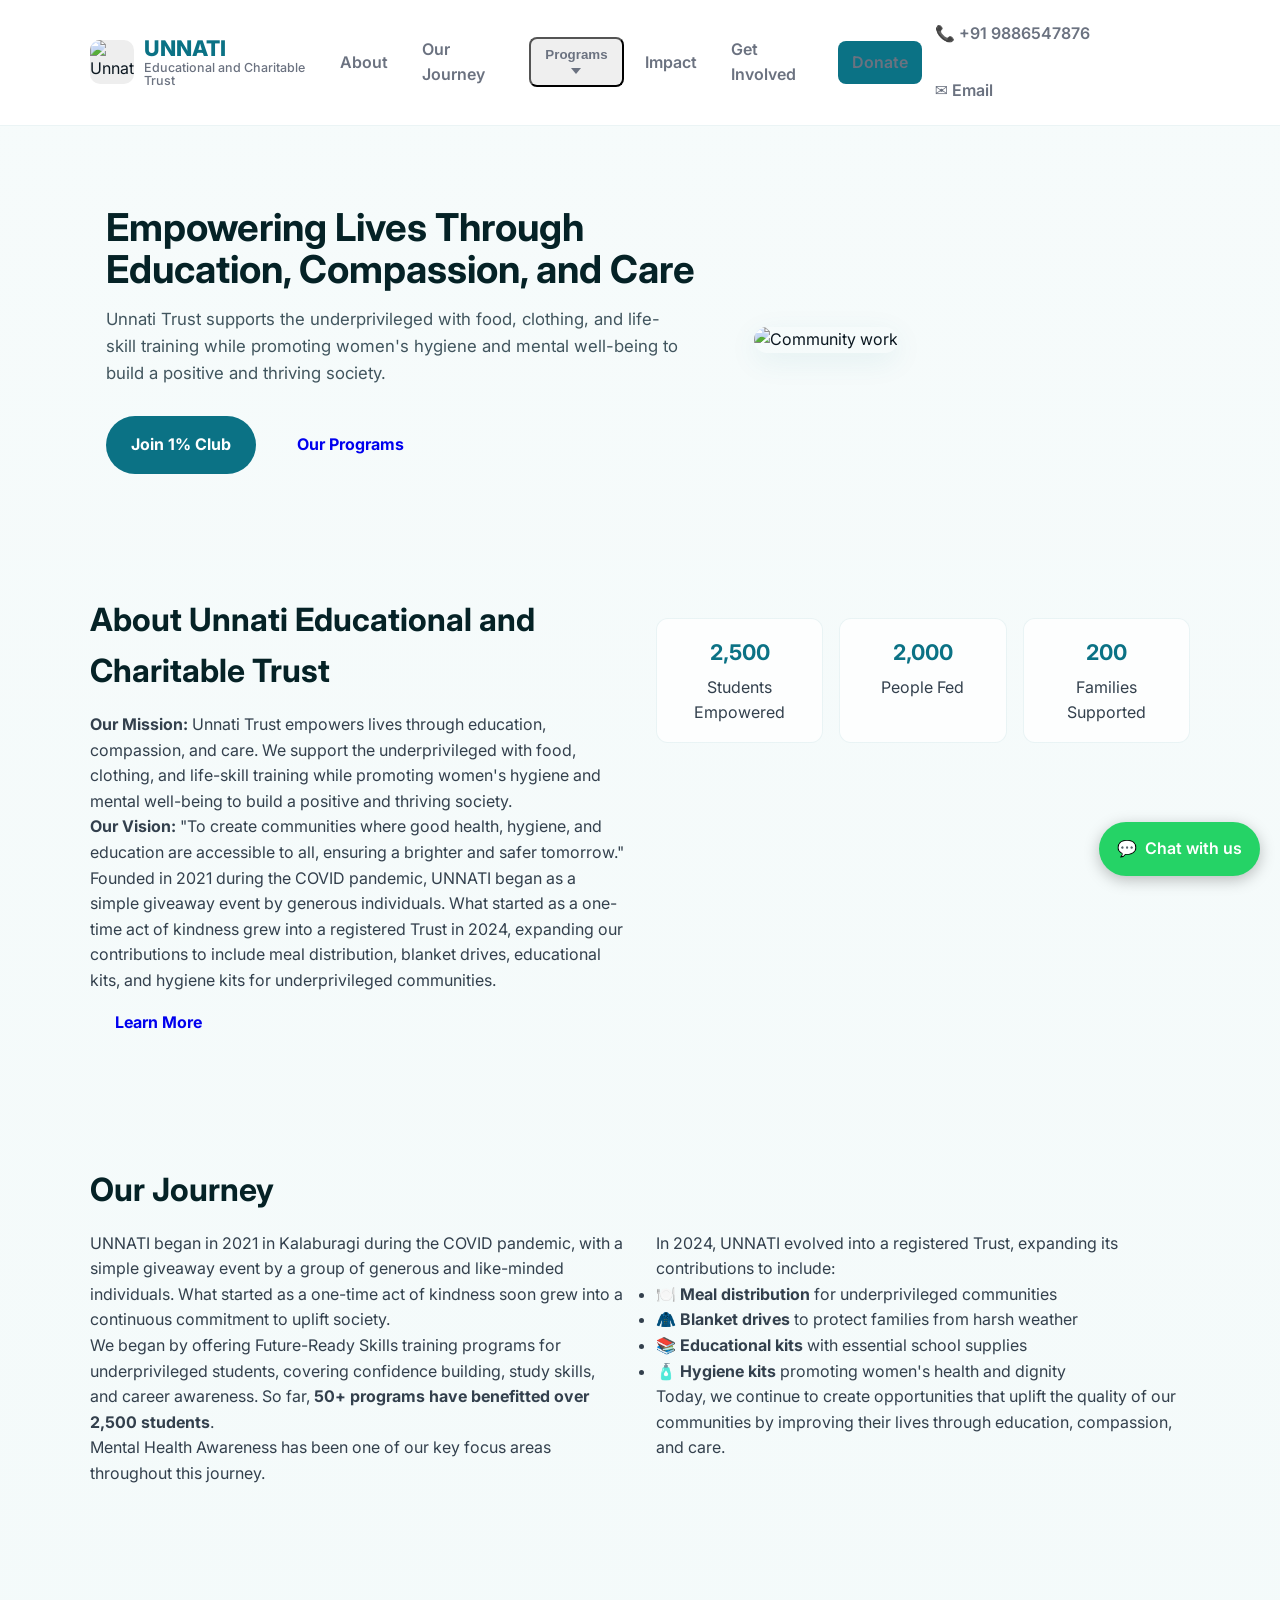
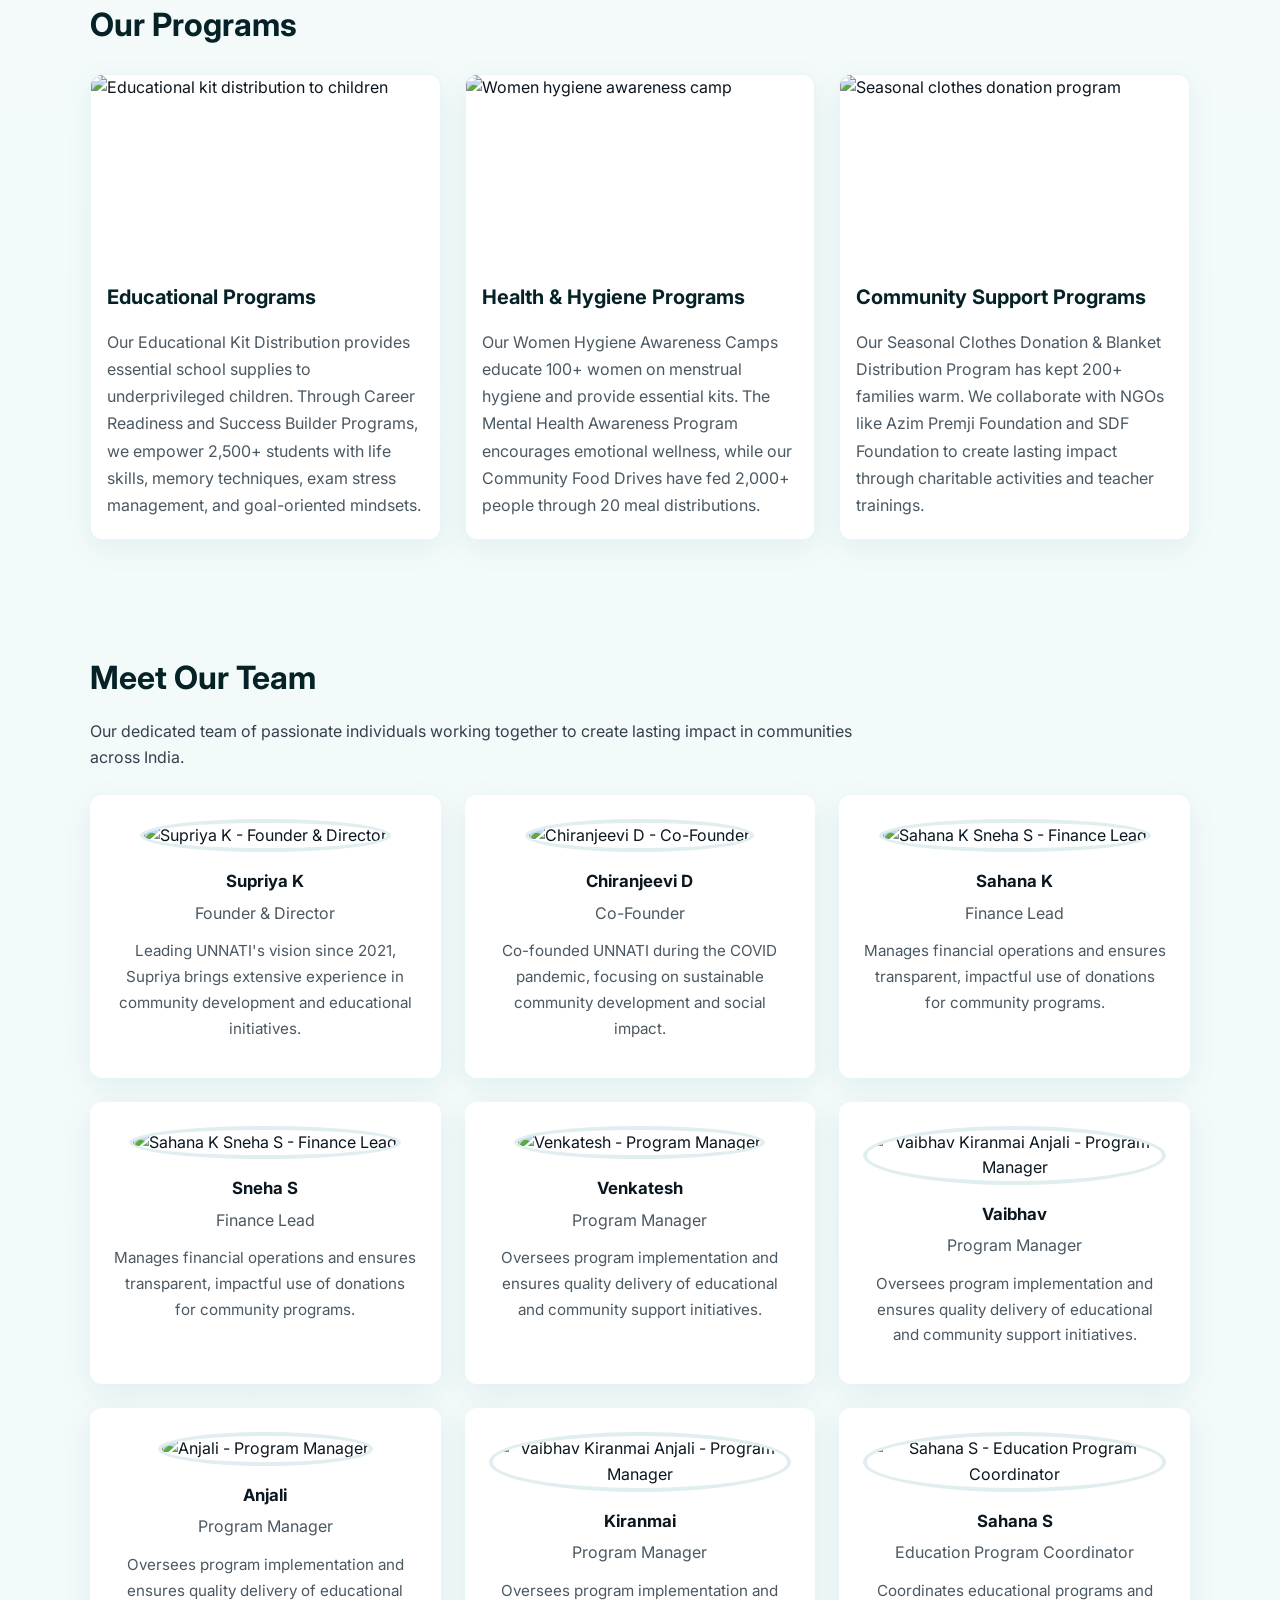
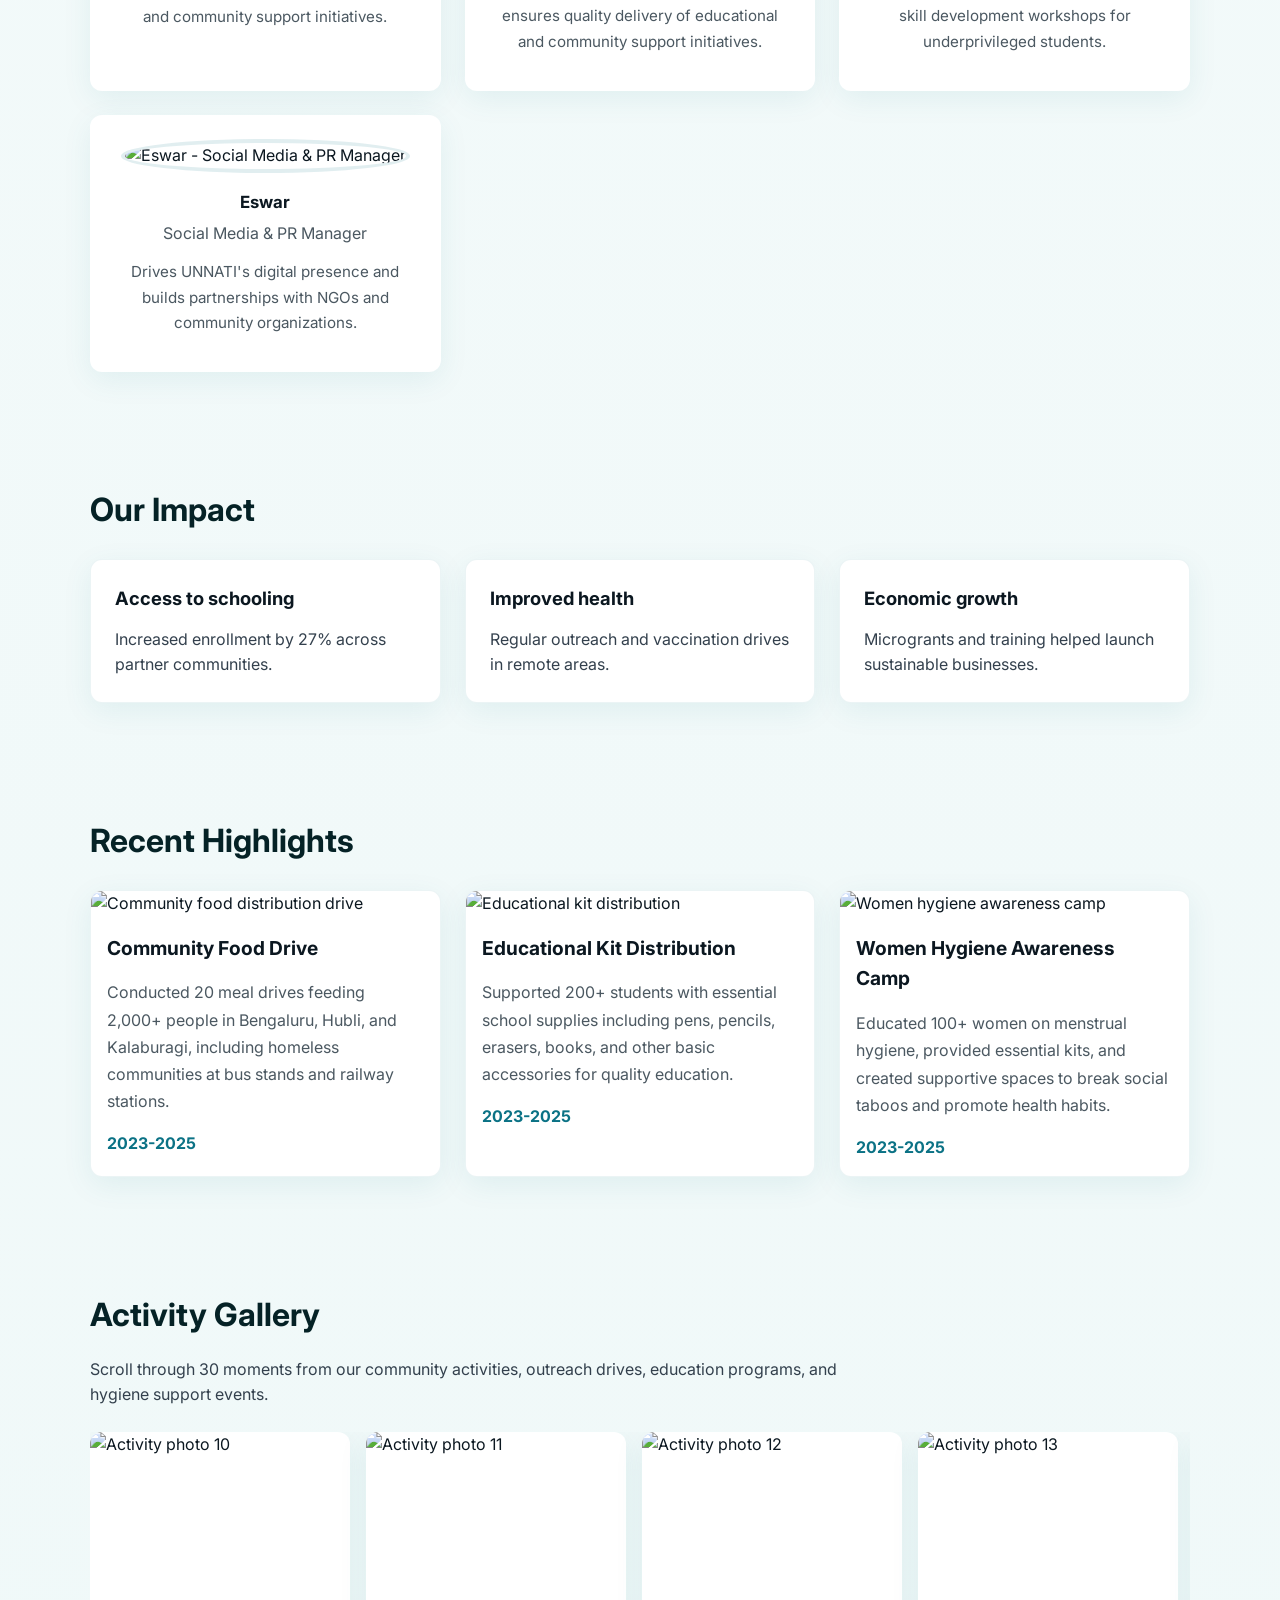
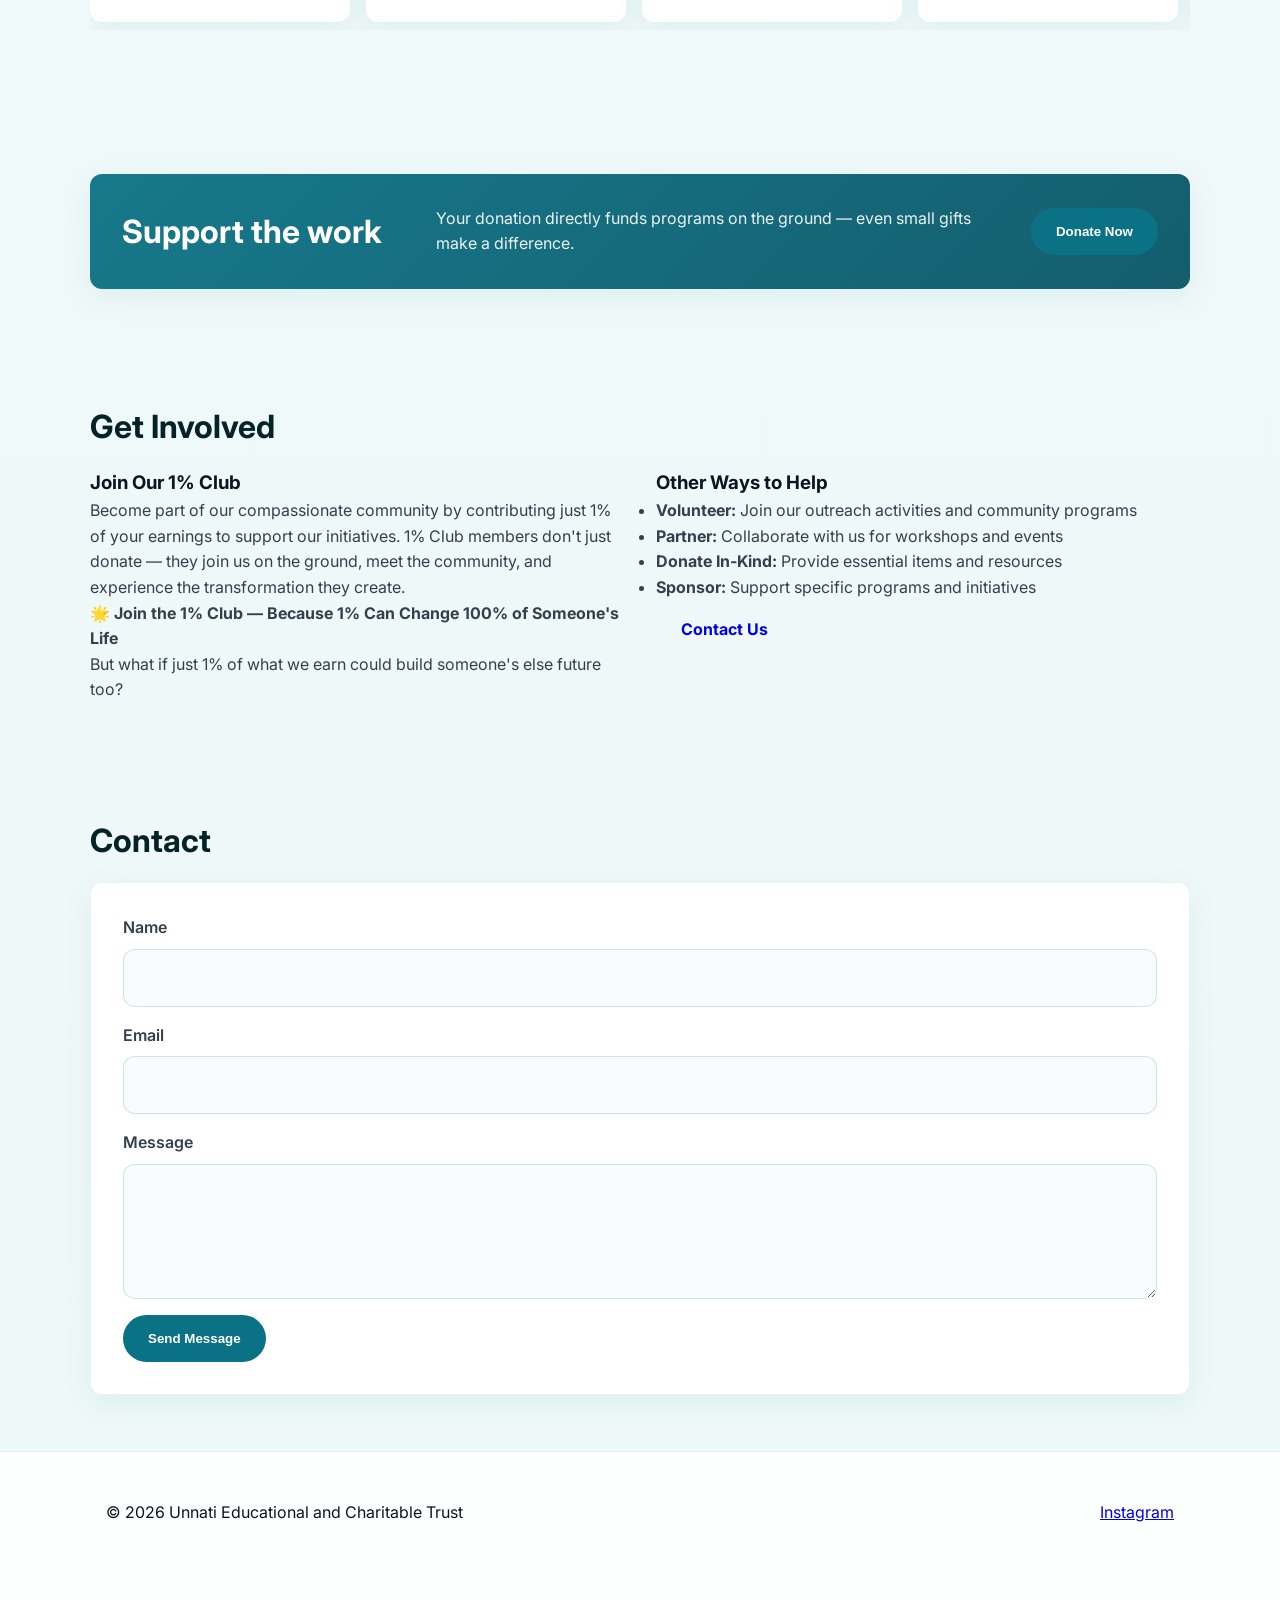
==== commit 4ee0e30c: "Adding photos" ====
--- a/index.html
+++ b/index.html
@@ -185,7 +185,7 @@
           <p class="team-bio">Coordinates educational programs and skill development workshops for underprivileged students.</p>
         </div>
         <div class="team-member">
-          <img src="https://images.unsplash.com/photo-1500648767791-00dcc994a43e?w=200&h=200&fit=crop&crop=face" alt="Eswar - Social Media & PR Manager" class="team-photo" />
+          <img src="https://raw.githubusercontent.com/nageswartindi-stack/Unnati_Educational_And_Charitable_Trust/main/src/images/Eswar.png" alt="Eswar - Social Media & PR Manager" class="team-photo" />
           <h3>Eswar</h3>
           <p>Social Media & PR Manager</p>
           <p class="team-bio">Drives UNNATI's digital presence and builds partnerships with NGOs and community organizations.</p>
@@ -239,36 +239,36 @@
       <h2>Activity Gallery</h2>
       <p class="section-intro">Scroll through 30 moments from our community activities, outreach drives, education programs, and hygiene support events.</p>
       <div class="gallery-scroll" aria-label="Activity photo gallery">
-        <div class="gallery-item"><img src="https://images.unsplash.com/seed/unnati1/420x280?auto=format&fit=crop" alt="Activity photo 1" /></div>
-        <div class="gallery-item"><img src="https://images.unsplash.com/seed/unnati2/420x280?auto=format&fit=crop" alt="Activity photo 2" /></div>
-        <div class="gallery-item"><img src="https://images.unsplash.com/seed/unnati3/420x280?auto=format&fit=crop" alt="Activity photo 3" /></div>
-        <div class="gallery-item"><img src="https://images.unsplash.com/seed/unnati4/420x280?auto=format&fit=crop" alt="Activity photo 4" /></div>
-        <div class="gallery-item"><img src="https://images.unsplash.com/seed/unnati5/420x280?auto=format&fit=crop" alt="Activity photo 5" /></div>
-        <div class="gallery-item"><img src="https://images.unsplash.com/seed/unnati6/420x280?auto=format&fit=crop" alt="Activity photo 6" /></div>
-        <div class="gallery-item"><img src="https://images.unsplash.com/seed/unnati7/420x280?auto=format&fit=crop" alt="Activity photo 7" /></div>
-        <div class="gallery-item"><img src="https://images.unsplash.com/seed/unnati8/420x280?auto=format&fit=crop" alt="Activity photo 8" /></div>
-        <div class="gallery-item"><img src="https://images.unsplash.com/seed/unnati9/420x280?auto=format&fit=crop" alt="Activity photo 9" /></div>
-        <div class="gallery-item"><img src="https://images.unsplash.com/seed/unnati10/420x280?auto=format&fit=crop" alt="Activity photo 10" /></div>
-        <div class="gallery-item"><img src="https://images.unsplash.com/seed/unnati11/420x280?auto=format&fit=crop" alt="Activity photo 11" /></div>
-        <div class="gallery-item"><img src="https://images.unsplash.com/seed/unnati12/420x280?auto=format&fit=crop" alt="Activity photo 12" /></div>
-        <div class="gallery-item"><img src="https://images.unsplash.com/seed/unnati13/420x280?auto=format&fit=crop" alt="Activity photo 13" /></div>
-        <div class="gallery-item"><img src="https://images.unsplash.com/seed/unnati14/420x280?auto=format&fit=crop" alt="Activity photo 14" /></div>
-        <div class="gallery-item"><img src="https://images.unsplash.com/seed/unnati15/420x280?auto=format&fit=crop" alt="Activity photo 15" /></div>
-        <div class="gallery-item"><img src="https://images.unsplash.com/seed/unnati16/420x280?auto=format&fit=crop" alt="Activity photo 16" /></div>
-        <div class="gallery-item"><img src="https://images.unsplash.com/seed/unnati17/420x280?auto=format&fit=crop" alt="Activity photo 17" /></div>
-        <div class="gallery-item"><img src="https://images.unsplash.com/seed/unnati18/420x280?auto=format&fit=crop" alt="Activity photo 18" /></div>
-        <div class="gallery-item"><img src="https://images.unsplash.com/seed/unnati19/420x280?auto=format&fit=crop" alt="Activity photo 19" /></div>
-        <div class="gallery-item"><img src="https://images.unsplash.com/seed/unnati20/420x280?auto=format&fit=crop" alt="Activity photo 20" /></div>
-        <div class="gallery-item"><img src="https://images.unsplash.com/seed/unnati21/420x280?auto=format&fit=crop" alt="Activity photo 21" /></div>
-        <div class="gallery-item"><img src="https://images.unsplash.com/seed/unnati22/420x280?auto=format&fit=crop" alt="Activity photo 22" /></div>
-        <div class="gallery-item"><img src="https://images.unsplash.com/seed/unnati23/420x280?auto=format&fit=crop" alt="Activity photo 23" /></div>
-        <div class="gallery-item"><img src="https://images.unsplash.com/seed/unnati24/420x280?auto=format&fit=crop" alt="Activity photo 24" /></div>
-        <div class="gallery-item"><img src="https://images.unsplash.com/seed/unnati25/420x280?auto=format&fit=crop" alt="Activity photo 25" /></div>
-        <div class="gallery-item"><img src="https://images.unsplash.com/seed/unnati26/420x280?auto=format&fit=crop" alt="Activity photo 26" /></div>
-        <div class="gallery-item"><img src="https://images.unsplash.com/seed/unnati27/420x280?auto=format&fit=crop" alt="Activity photo 27" /></div>
-        <div class="gallery-item"><img src="https://images.unsplash.com/seed/unnati28/420x280?auto=format&fit=crop" alt="Activity photo 28" /></div>
-        <div class="gallery-item"><img src="https://images.unsplash.com/seed/unnati29/420x280?auto=format&fit=crop" alt="Activity photo 29" /></div>
-        <div class="gallery-item"><img src="https://images.unsplash.com/seed/unnati30/420x280?auto=format&fit=crop" alt="Activity photo 30" /></div>
+        <div class="gallery-item"><img src="https://raw.githubusercontent.com/nageswartindi-stack/Unnati_Educational_And_Charitable_Trust/main/src/images/image10.jpeg" alt="Activity photo 10" /></div>
+        <div class="gallery-item"><img src="https://raw.githubusercontent.com/nageswartindi-stack/Unnati_Educational_And_Charitable_Trust/main/src/images/image11.jpeg" alt="Activity photo 11" /></div>
+        <div class="gallery-item"><img src="https://raw.githubusercontent.com/nageswartindi-stack/Unnati_Educational_And_Charitable_Trust/main/src/images/image12.jpeg" alt="Activity photo 12" /></div>
+        <div class="gallery-item"><img src="https://raw.githubusercontent.com/nageswartindi-stack/Unnati_Educational_And_Charitable_Trust/main/src/images/image13.jpeg" alt="Activity photo 13" /></div>
+        <div class="gallery-item"><img src="https://raw.githubusercontent.com/nageswartindi-stack/Unnati_Educational_And_Charitable_Trust/main/src/images/image14.jpeg" alt="Activity photo 14" /></div>
+        <div class="gallery-item"><img src="https://raw.githubusercontent.com/nageswartindi-stack/Unnati_Educational_And_Charitable_Trust/main/src/images/image15.jpeg" alt="Activity photo 15" /></div>
+        <div class="gallery-item"><img src="https://raw.githubusercontent.com/nageswartindi-stack/Unnati_Educational_And_Charitable_Trust/main/src/images/image16.jpeg" alt="Activity photo 16" /></div>
+        <div class="gallery-item"><img src="https://raw.githubusercontent.com/nageswartindi-stack/Unnati_Educational_And_Charitable_Trust/main/src/images/image17.jpeg" alt="Activity photo 17" /></div>
+        <div class="gallery-item"><img src="https://raw.githubusercontent.com/nageswartindi-stack/Unnati_Educational_And_Charitable_Trust/main/src/images/image18.jpeg" alt="Activity photo 18" /></div>
+        <div class="gallery-item"><img src="https://raw.githubusercontent.com/nageswartindi-stack/Unnati_Educational_And_Charitable_Trust/main/src/images/image19.jpeg" alt="Activity photo 19" /></div>
+        <div class="gallery-item"><img src="https://raw.githubusercontent.com/nageswartindi-stack/Unnati_Educational_And_Charitable_Trust/main/src/images/image20.jpeg" alt="Activity photo 20" /></div>
+        <div class="gallery-item"><img src="https://raw.githubusercontent.com/nageswartindi-stack/Unnati_Educational_And_Charitable_Trust/main/src/images/image21.jpeg" alt="Activity photo 21" /></div>
+        <div class="gallery-item"><img src="https://raw.githubusercontent.com/nageswartindi-stack/Unnati_Educational_And_Charitable_Trust/main/src/images/image22.jpeg" alt="Activity photo 22" /></div>
+        <div class="gallery-item"><img src="https://raw.githubusercontent.com/nageswartindi-stack/Unnati_Educational_And_Charitable_Trust/main/src/images/image23.jpeg" alt="Activity photo 23" /></div>
+        <div class="gallery-item"><img src="https://raw.githubusercontent.com/nageswartindi-stack/Unnati_Educational_And_Charitable_Trust/main/src/images/image24.jpeg" alt="Activity photo 24" /></div>
+        <div class="gallery-item"><img src="https://raw.githubusercontent.com/nageswartindi-stack/Unnati_Educational_And_Charitable_Trust/main/src/images/image25.jpeg" alt="Activity photo 25" /></div>
+        <div class="gallery-item"><img src="https://raw.githubusercontent.com/nageswartindi-stack/Unnati_Educational_And_Charitable_Trust/main/src/images/image26.jpeg" alt="Activity photo 26" /></div>
+        <div class="gallery-item"><img src="https://raw.githubusercontent.com/nageswartindi-stack/Unnati_Educational_And_Charitable_Trust/main/src/images/image27.jpeg" alt="Activity photo 27" /></div>
+        <div class="gallery-item"><img src="https://raw.githubusercontent.com/nageswartindi-stack/Unnati_Educational_And_Charitable_Trust/main/src/images/image28.jpeg" alt="Activity photo 28" /></div>
+        <div class="gallery-item"><img src="https://raw.githubusercontent.com/nageswartindi-stack/Unnati_Educational_And_Charitable_Trust/main/src/images/image29.jpeg" alt="Activity photo 29" /></div>
+        <div class="gallery-item"><img src="https://raw.githubusercontent.com/nageswartindi-stack/Unnati_Educational_And_Charitable_Trust/main/src/images/image30.jpeg" alt="Activity photo 30" /></div>
+        <div class="gallery-item"><img src="https://raw.githubusercontent.com/nageswartindi-stack/Unnati_Educational_And_Charitable_Trust/main/src/images/image31.jpeg" alt="Activity photo 31" /></div>
+        <div class="gallery-item"><img src="https://raw.githubusercontent.com/nageswartindi-stack/Unnati_Educational_And_Charitable_Trust/main/src/images/image32.jpeg" alt="Activity photo 32" /></div>
+        <div class="gallery-item"><img src="https://raw.githubusercontent.com/nageswartindi-stack/Unnati_Educational_And_Charitable_Trust/main/src/images/image33.jpeg" alt="Activity photo 33" /></div>
+        <div class="gallery-item"><img src="https://raw.githubusercontent.com/nageswartindi-stack/Unnati_Educational_And_Charitable_Trust/main/src/images/image34.jpeg" alt="Activity photo 34" /></div>
+        <div class="gallery-item"><img src="https://raw.githubusercontent.com/nageswartindi-stack/Unnati_Educational_And_Charitable_Trust/main/src/images/image35.jpeg" alt="Activity photo 35" /></div>
+        <div class="gallery-item"><img src="https://raw.githubusercontent.com/nageswartindi-stack/Unnati_Educational_And_Charitable_Trust/main/src/images/image36.jpeg" alt="Activity photo 36" /></div>
+        <div class="gallery-item"><img src="https://raw.githubusercontent.com/nageswartindi-stack/Unnati_Educational_And_Charitable_Trust/main/src/images/image37.jpeg" alt="Activity photo 37" /></div>
+        <div class="gallery-item"><img src="https://raw.githubusercontent.com/nageswartindi-stack/Unnati_Educational_And_Charitable_Trust/main/src/images/image38.jpeg" alt="Activity photo 38" /></div>
+        <div class="gallery-item"><img src="https://raw.githubusercontent.com/nageswartindi-stack/Unnati_Educational_And_Charitable_Trust/main/src/images/image39.jpeg" alt="Activity photo 39" /></div>
       </div>
     </section>
 
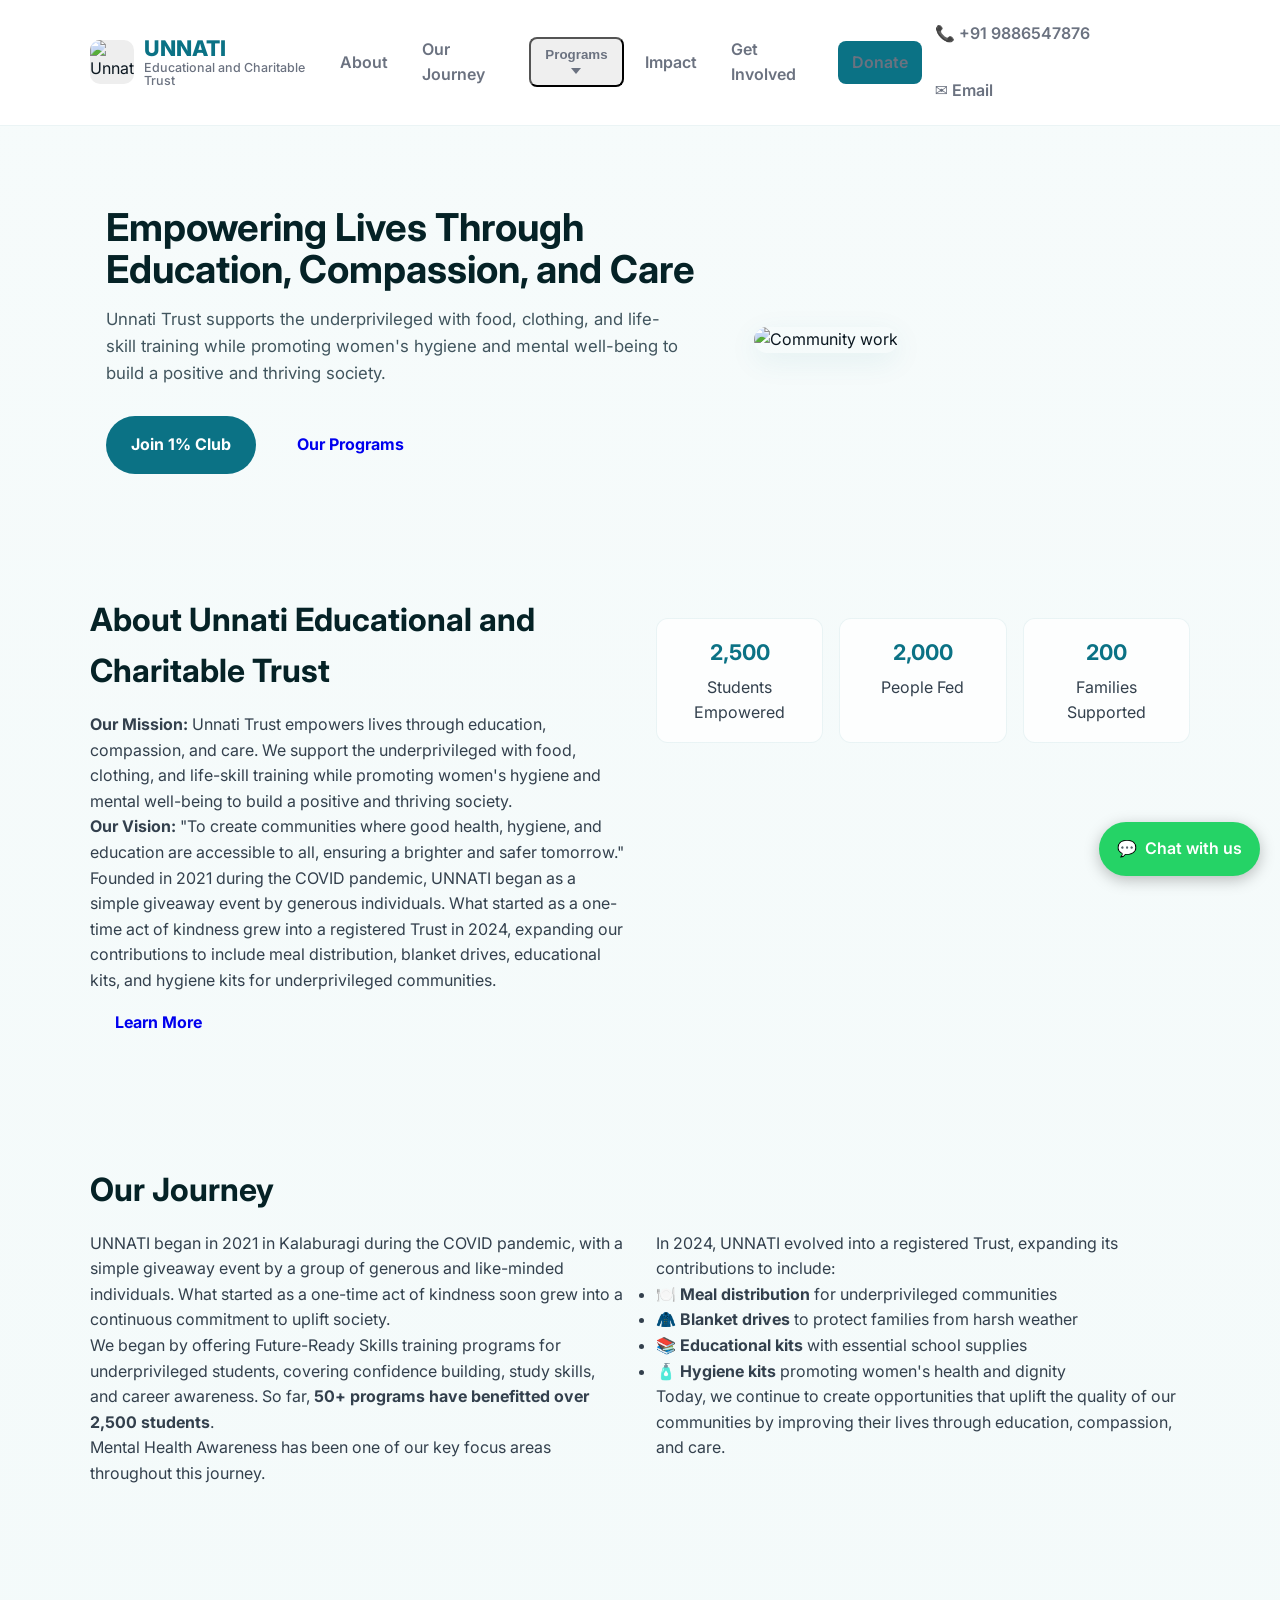
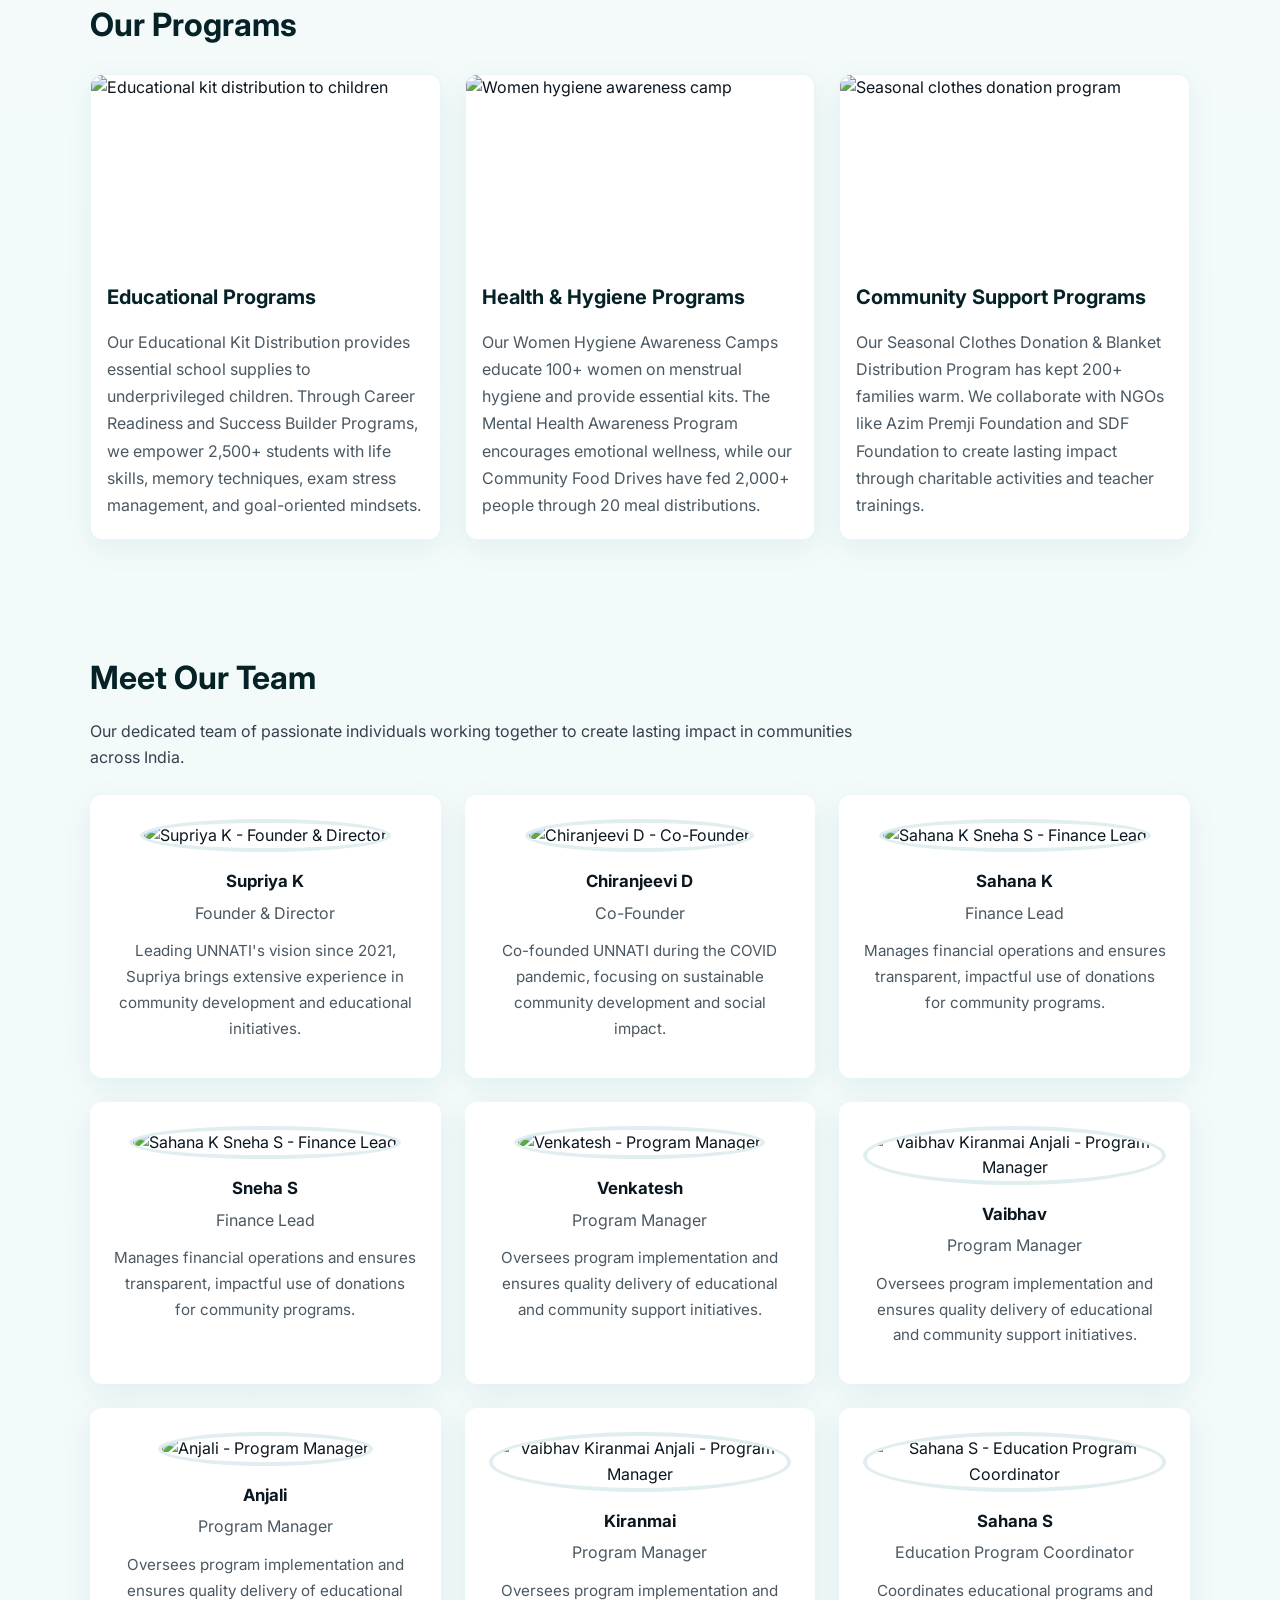
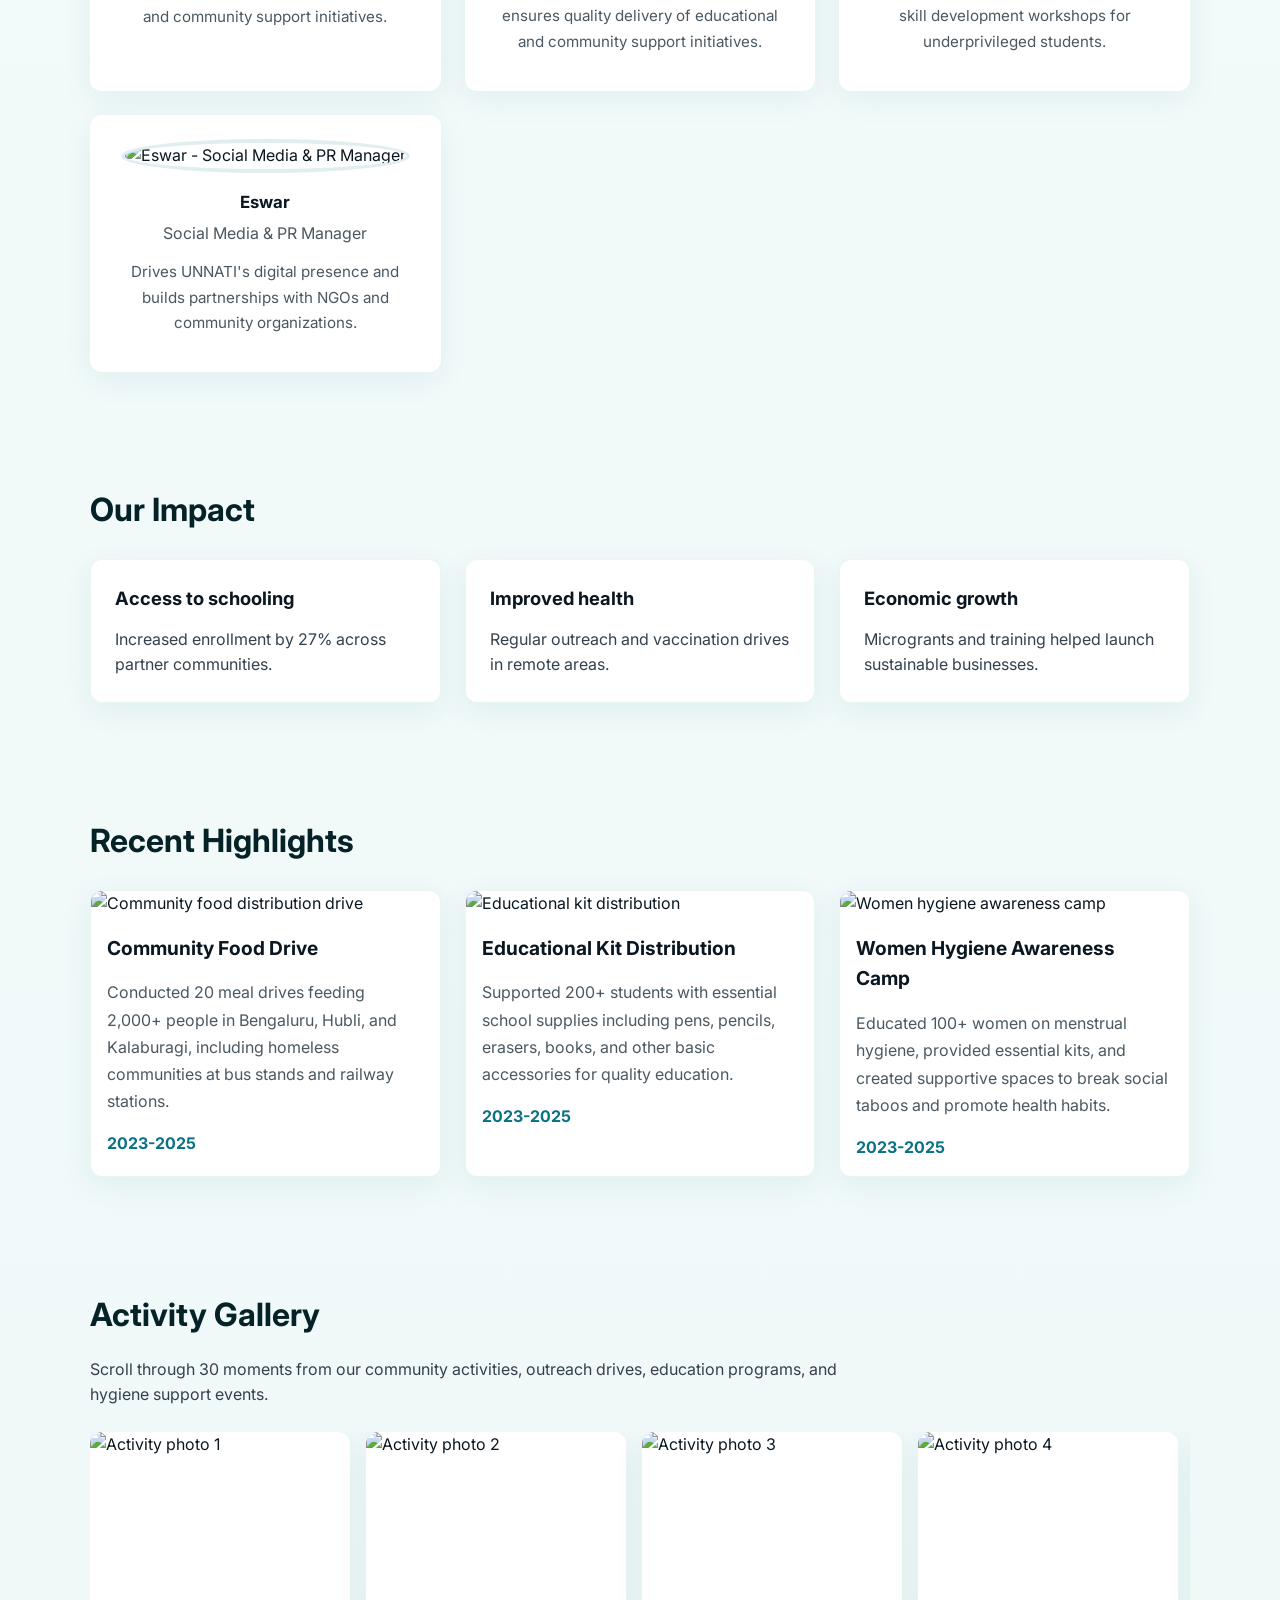
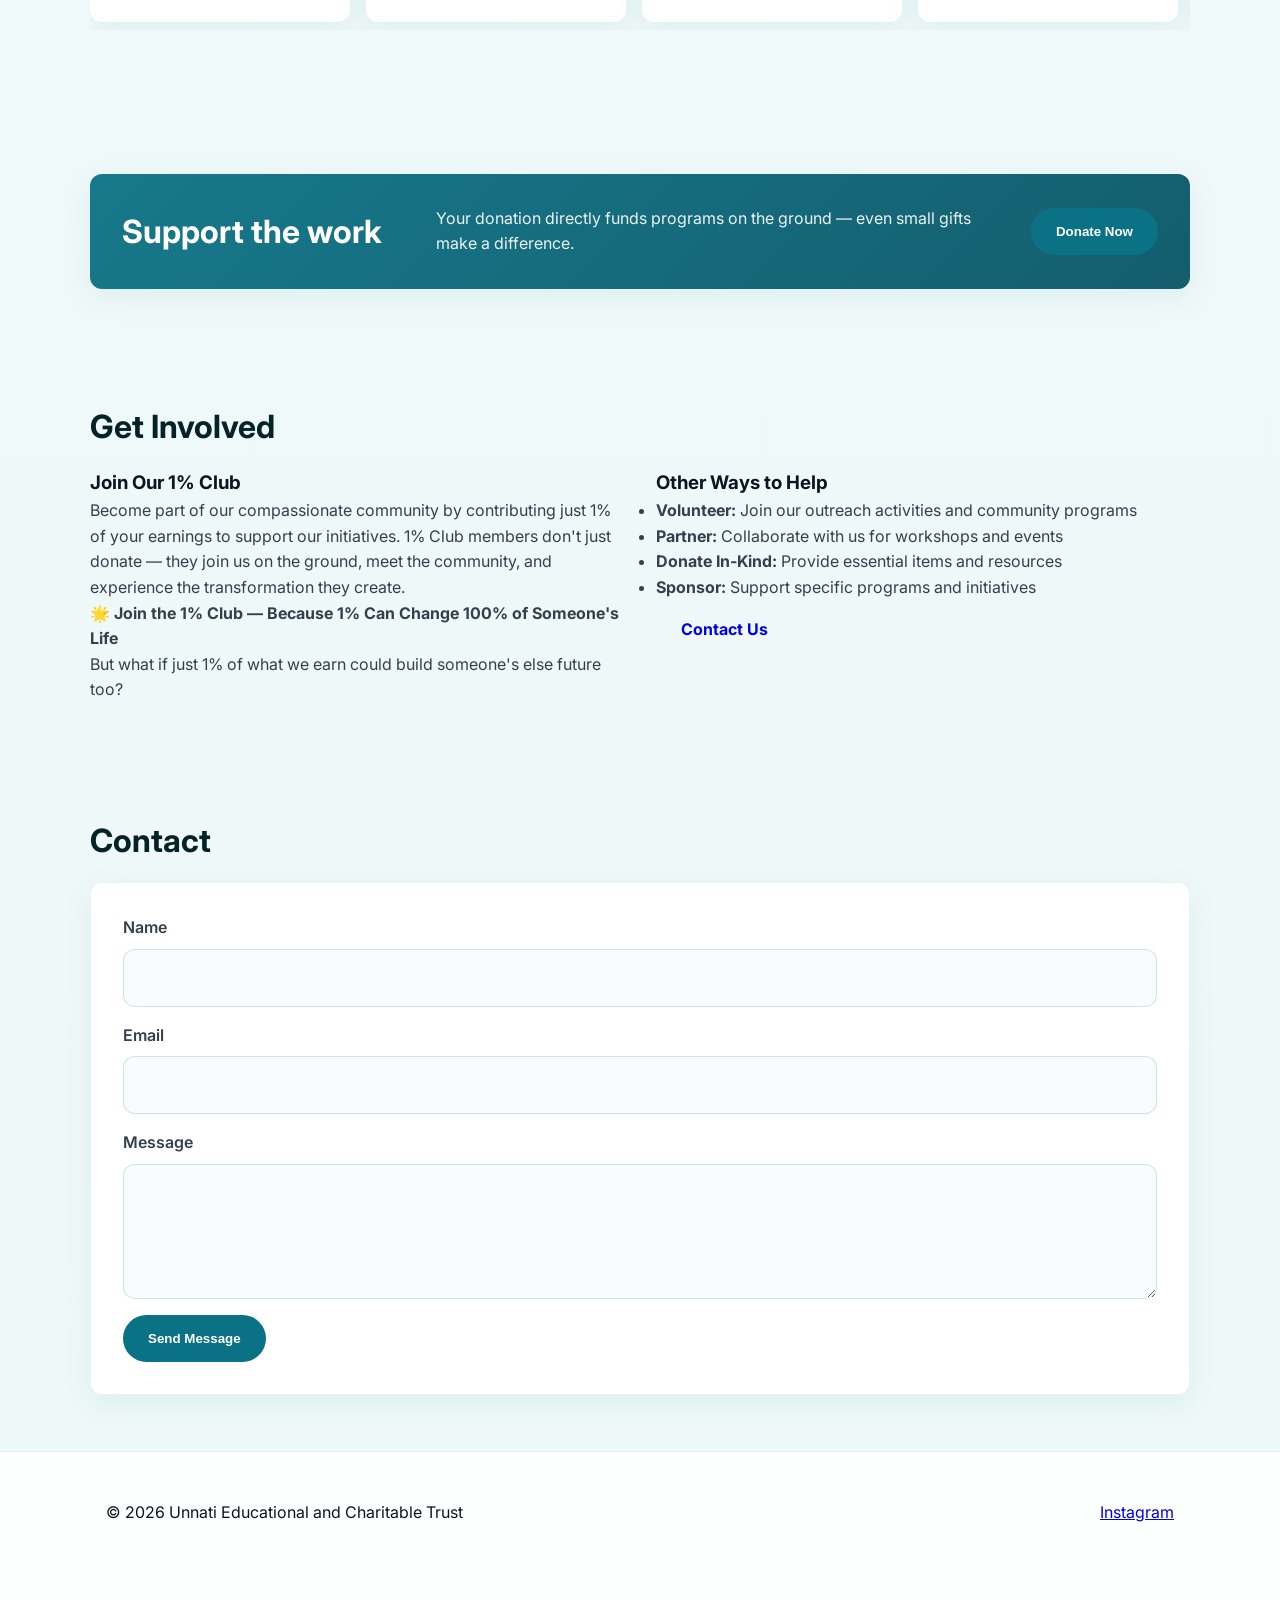
==== commit 73b798de: "Adding photos" ====
--- a/index.html
+++ b/index.html
@@ -239,6 +239,15 @@
       <h2>Activity Gallery</h2>
       <p class="section-intro">Scroll through 30 moments from our community activities, outreach drives, education programs, and hygiene support events.</p>
       <div class="gallery-scroll" aria-label="Activity photo gallery">
+        <div class="gallery-item"><img src="https://raw.githubusercontent.com/nageswartindi-stack/Unnati_Educational_And_Charitable_Trust/main/src/images/image1.jpeg" alt="Activity photo 1" /></div>
+        <div class="gallery-item"><img src="https://raw.githubusercontent.com/nageswartindi-stack/Unnati_Educational_And_Charitable_Trust/main/src/images/image2.jpeg" alt="Activity photo 2" /></div>
+        <div class="gallery-item"><img src="https://raw.githubusercontent.com/nageswartindi-stack/Unnati_Educational_And_Charitable_Trust/main/src/images/image3.jpeg" alt="Activity photo 3" /></div>
+        <div class="gallery-item"><img src="https://raw.githubusercontent.com/nageswartindi-stack/Unnati_Educational_And_Charitable_Trust/main/src/images/image4.jpeg" alt="Activity photo 4" /></div>
+        <div class="gallery-item"><img src="https://raw.githubusercontent.com/nageswartindi-stack/Unnati_Educational_And_Charitable_Trust/main/src/images/image5.jpeg" alt="Activity photo 5" /></div>
+        <div class="gallery-item"><img src="https://raw.githubusercontent.com/nageswartindi-stack/Unnati_Educational_And_Charitable_Trust/main/src/images/image6.jpeg" alt="Activity photo 6" /></div>
+        <div class="gallery-item"><img src="https://raw.githubusercontent.com/nageswartindi-stack/Unnati_Educational_And_Charitable_Trust/main/src/images/image7.jpeg" alt="Activity photo 7" /></div>
+        <div class="gallery-item"><img src="https://raw.githubusercontent.com/nageswartindi-stack/Unnati_Educational_And_Charitable_Trust/main/src/images/image8.jpeg" alt="Activity photo 8" /></div>
+        <div class="gallery-item"><img src="https://raw.githubusercontent.com/nageswartindi-stack/Unnati_Educational_And_Charitable_Trust/main/src/images/image9.jpeg" alt="Activity photo 9" /></div>
         <div class="gallery-item"><img src="https://raw.githubusercontent.com/nageswartindi-stack/Unnati_Educational_And_Charitable_Trust/main/src/images/image10.jpeg" alt="Activity photo 10" /></div>
         <div class="gallery-item"><img src="https://raw.githubusercontent.com/nageswartindi-stack/Unnati_Educational_And_Charitable_Trust/main/src/images/image11.jpeg" alt="Activity photo 11" /></div>
         <div class="gallery-item"><img src="https://raw.githubusercontent.com/nageswartindi-stack/Unnati_Educational_And_Charitable_Trust/main/src/images/image12.jpeg" alt="Activity photo 12" /></div>
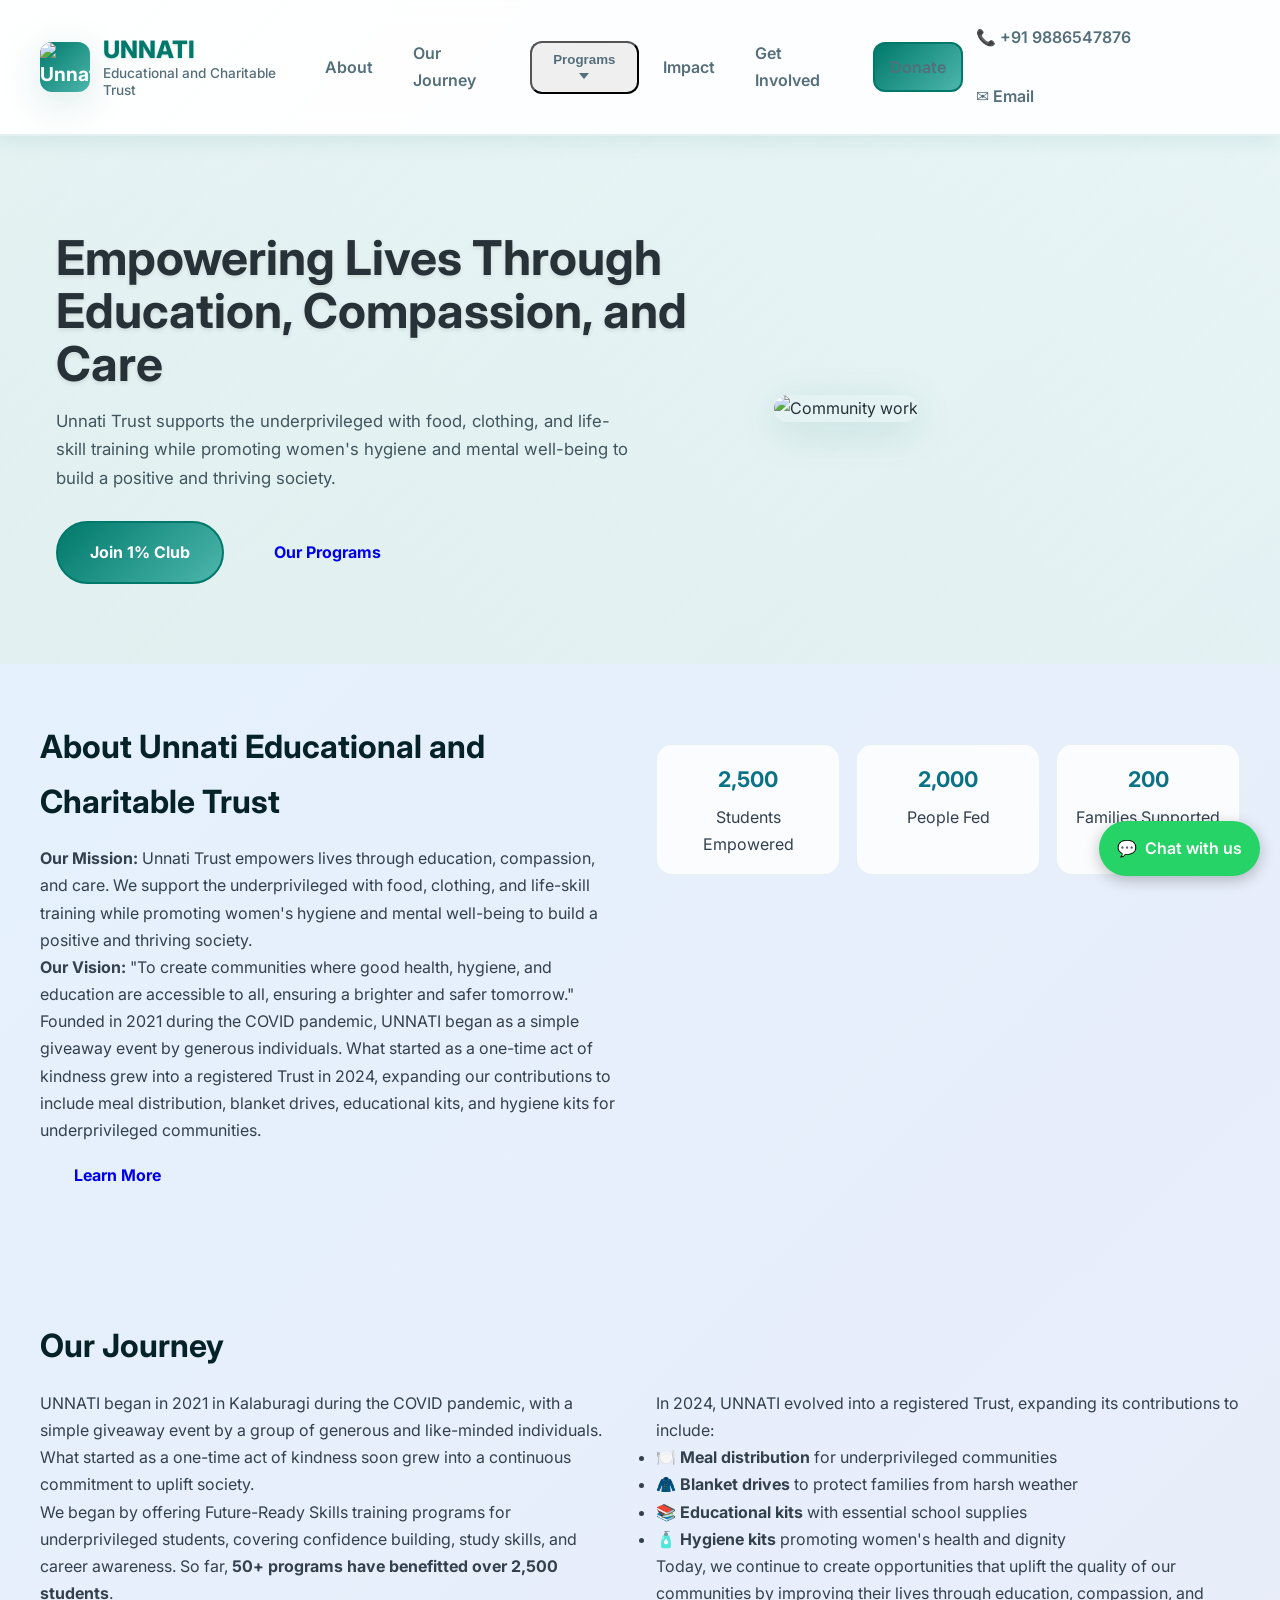
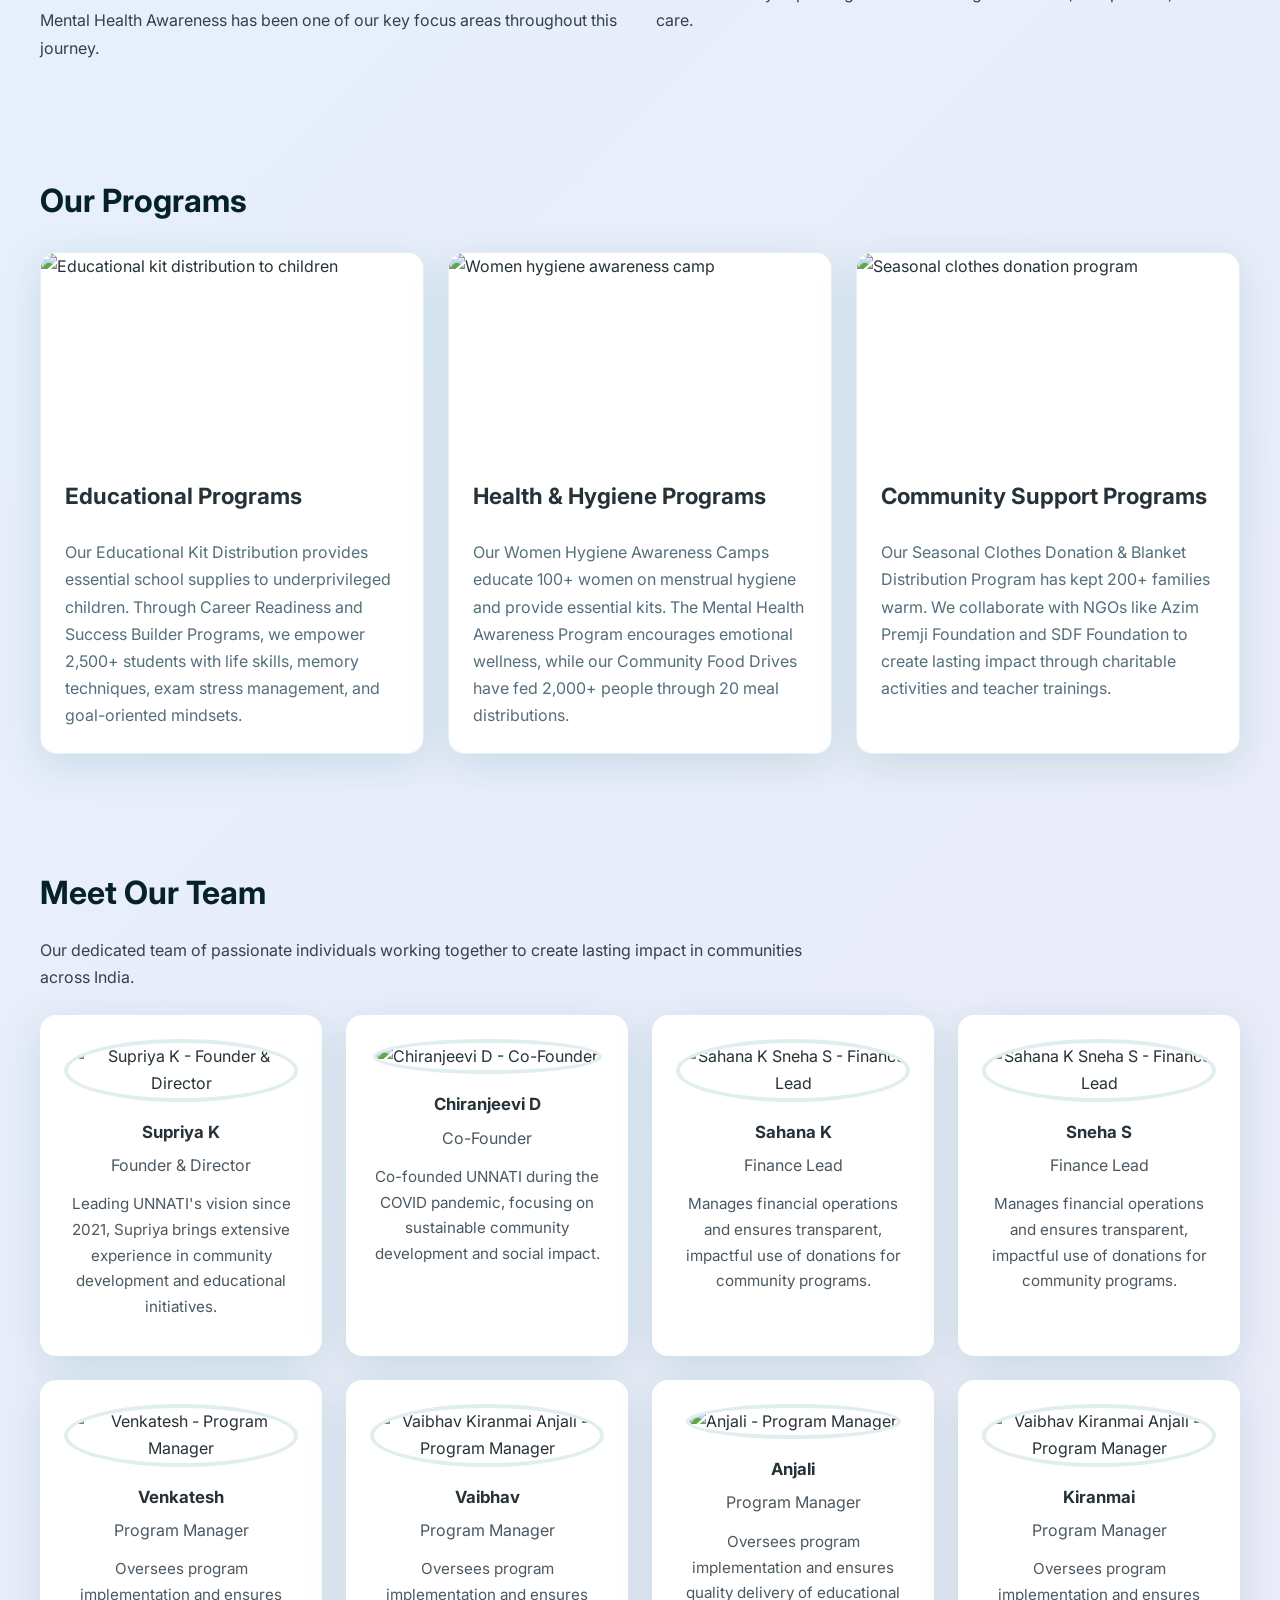
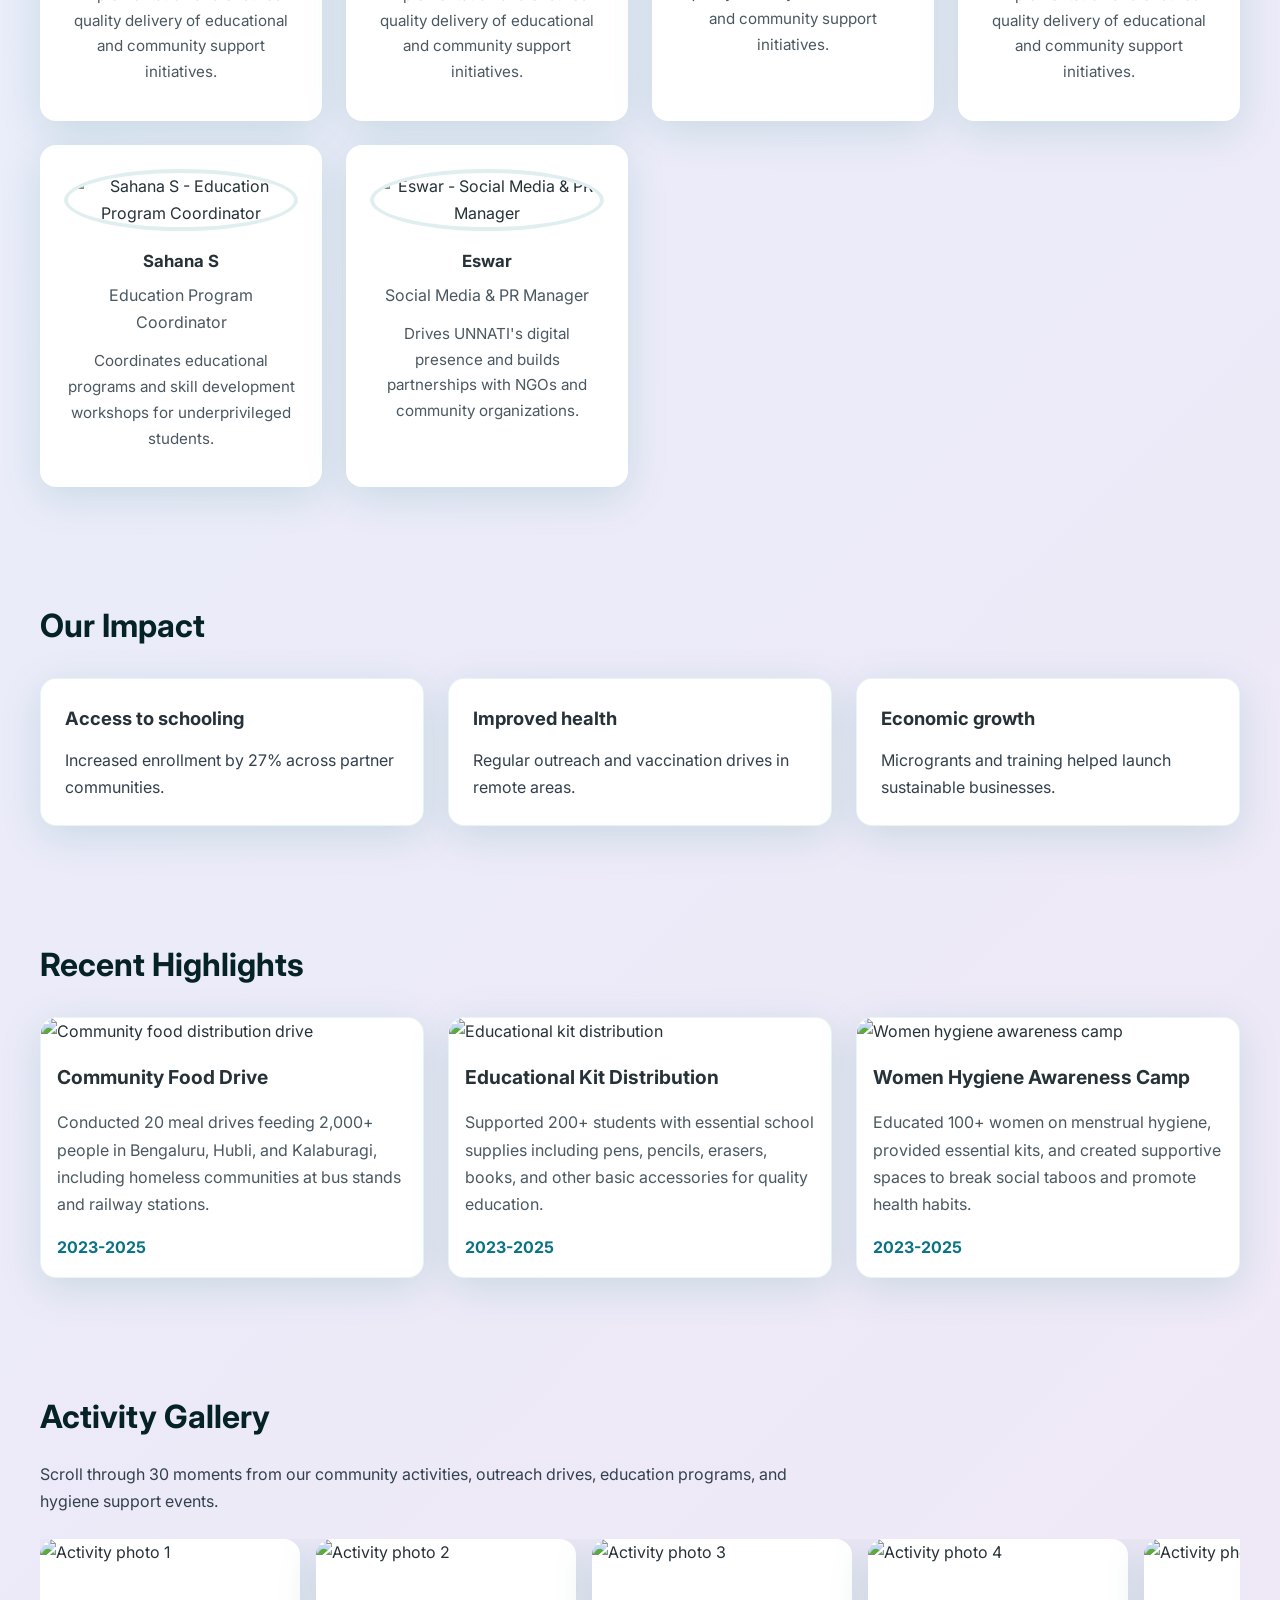
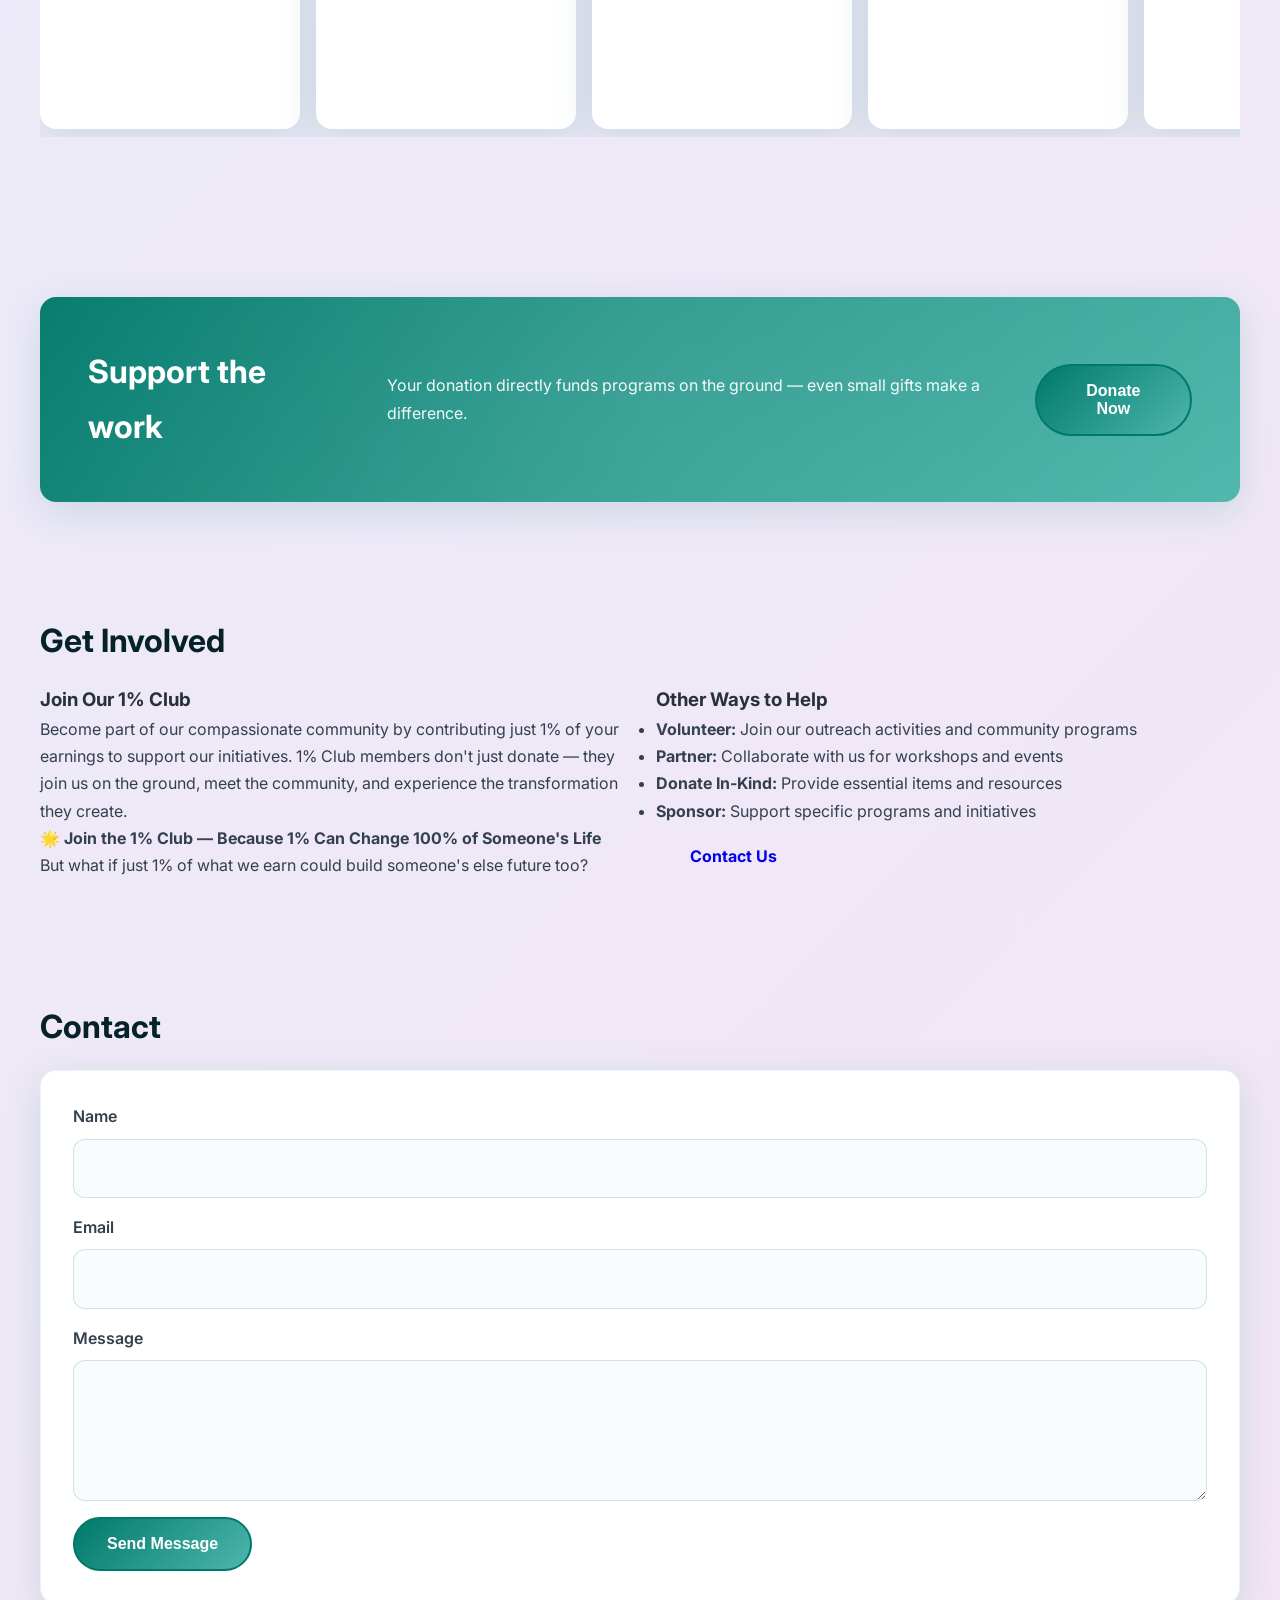
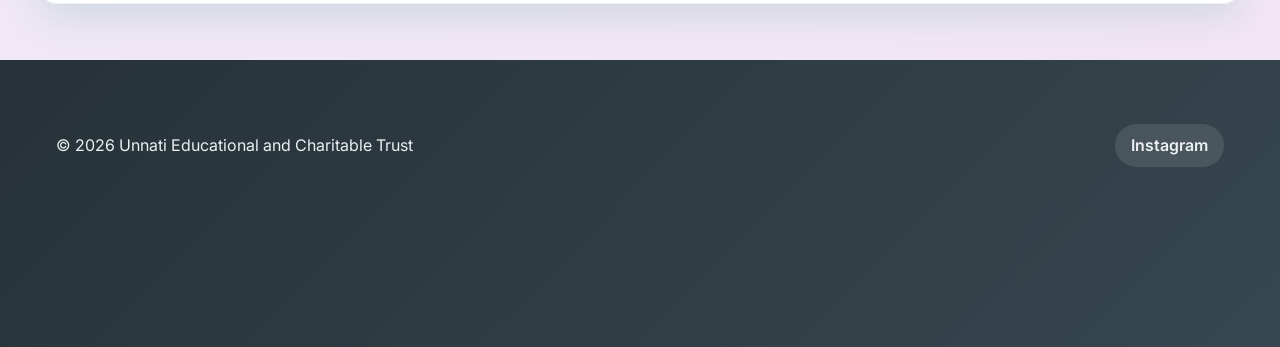
==== commit 78e4723b: "Adding photos" ====
--- a/index.html
+++ b/index.html
@@ -185,7 +185,7 @@
           <p class="team-bio">Coordinates educational programs and skill development workshops for underprivileged students.</p>
         </div>
         <div class="team-member">
-          <img src="https://raw.githubusercontent.com/nageswartindi-stack/Unnati_Educational_And_Charitable_Trust/main/src/images/Eswar.png" alt="Eswar - Social Media & PR Manager" class="team-photo" />
+          <img src="https://raw.githubusercontent.com/unnatitrust/Unnati_Educational_And_Charitable_Trust/main/src/images/Eswar.png" alt="Eswar - Social Media & PR Manager" class="team-photo" />
           <h3>Eswar</h3>
           <p>Social Media & PR Manager</p>
           <p class="team-bio">Drives UNNATI's digital presence and builds partnerships with NGOs and community organizations.</p>
@@ -239,45 +239,45 @@
       <h2>Activity Gallery</h2>
       <p class="section-intro">Scroll through 30 moments from our community activities, outreach drives, education programs, and hygiene support events.</p>
       <div class="gallery-scroll" aria-label="Activity photo gallery">
-        <div class="gallery-item"><img src="https://raw.githubusercontent.com/nageswartindi-stack/Unnati_Educational_And_Charitable_Trust/main/src/images/image1.jpeg" alt="Activity photo 1" /></div>
-        <div class="gallery-item"><img src="https://raw.githubusercontent.com/nageswartindi-stack/Unnati_Educational_And_Charitable_Trust/main/src/images/image2.jpeg" alt="Activity photo 2" /></div>
-        <div class="gallery-item"><img src="https://raw.githubusercontent.com/nageswartindi-stack/Unnati_Educational_And_Charitable_Trust/main/src/images/image3.jpeg" alt="Activity photo 3" /></div>
-        <div class="gallery-item"><img src="https://raw.githubusercontent.com/nageswartindi-stack/Unnati_Educational_And_Charitable_Trust/main/src/images/image4.jpeg" alt="Activity photo 4" /></div>
-        <div class="gallery-item"><img src="https://raw.githubusercontent.com/nageswartindi-stack/Unnati_Educational_And_Charitable_Trust/main/src/images/image5.jpeg" alt="Activity photo 5" /></div>
-        <div class="gallery-item"><img src="https://raw.githubusercontent.com/nageswartindi-stack/Unnati_Educational_And_Charitable_Trust/main/src/images/image6.jpeg" alt="Activity photo 6" /></div>
-        <div class="gallery-item"><img src="https://raw.githubusercontent.com/nageswartindi-stack/Unnati_Educational_And_Charitable_Trust/main/src/images/image7.jpeg" alt="Activity photo 7" /></div>
-        <div class="gallery-item"><img src="https://raw.githubusercontent.com/nageswartindi-stack/Unnati_Educational_And_Charitable_Trust/main/src/images/image8.jpeg" alt="Activity photo 8" /></div>
-        <div class="gallery-item"><img src="https://raw.githubusercontent.com/nageswartindi-stack/Unnati_Educational_And_Charitable_Trust/main/src/images/image9.jpeg" alt="Activity photo 9" /></div>
-        <div class="gallery-item"><img src="https://raw.githubusercontent.com/nageswartindi-stack/Unnati_Educational_And_Charitable_Trust/main/src/images/image10.jpeg" alt="Activity photo 10" /></div>
-        <div class="gallery-item"><img src="https://raw.githubusercontent.com/nageswartindi-stack/Unnati_Educational_And_Charitable_Trust/main/src/images/image11.jpeg" alt="Activity photo 11" /></div>
-        <div class="gallery-item"><img src="https://raw.githubusercontent.com/nageswartindi-stack/Unnati_Educational_And_Charitable_Trust/main/src/images/image12.jpeg" alt="Activity photo 12" /></div>
-        <div class="gallery-item"><img src="https://raw.githubusercontent.com/nageswartindi-stack/Unnati_Educational_And_Charitable_Trust/main/src/images/image13.jpeg" alt="Activity photo 13" /></div>
-        <div class="gallery-item"><img src="https://raw.githubusercontent.com/nageswartindi-stack/Unnati_Educational_And_Charitable_Trust/main/src/images/image14.jpeg" alt="Activity photo 14" /></div>
-        <div class="gallery-item"><img src="https://raw.githubusercontent.com/nageswartindi-stack/Unnati_Educational_And_Charitable_Trust/main/src/images/image15.jpeg" alt="Activity photo 15" /></div>
-        <div class="gallery-item"><img src="https://raw.githubusercontent.com/nageswartindi-stack/Unnati_Educational_And_Charitable_Trust/main/src/images/image16.jpeg" alt="Activity photo 16" /></div>
-        <div class="gallery-item"><img src="https://raw.githubusercontent.com/nageswartindi-stack/Unnati_Educational_And_Charitable_Trust/main/src/images/image17.jpeg" alt="Activity photo 17" /></div>
-        <div class="gallery-item"><img src="https://raw.githubusercontent.com/nageswartindi-stack/Unnati_Educational_And_Charitable_Trust/main/src/images/image18.jpeg" alt="Activity photo 18" /></div>
-        <div class="gallery-item"><img src="https://raw.githubusercontent.com/nageswartindi-stack/Unnati_Educational_And_Charitable_Trust/main/src/images/image19.jpeg" alt="Activity photo 19" /></div>
-        <div class="gallery-item"><img src="https://raw.githubusercontent.com/nageswartindi-stack/Unnati_Educational_And_Charitable_Trust/main/src/images/image20.jpeg" alt="Activity photo 20" /></div>
-        <div class="gallery-item"><img src="https://raw.githubusercontent.com/nageswartindi-stack/Unnati_Educational_And_Charitable_Trust/main/src/images/image21.jpeg" alt="Activity photo 21" /></div>
-        <div class="gallery-item"><img src="https://raw.githubusercontent.com/nageswartindi-stack/Unnati_Educational_And_Charitable_Trust/main/src/images/image22.jpeg" alt="Activity photo 22" /></div>
-        <div class="gallery-item"><img src="https://raw.githubusercontent.com/nageswartindi-stack/Unnati_Educational_And_Charitable_Trust/main/src/images/image23.jpeg" alt="Activity photo 23" /></div>
-        <div class="gallery-item"><img src="https://raw.githubusercontent.com/nageswartindi-stack/Unnati_Educational_And_Charitable_Trust/main/src/images/image24.jpeg" alt="Activity photo 24" /></div>
-        <div class="gallery-item"><img src="https://raw.githubusercontent.com/nageswartindi-stack/Unnati_Educational_And_Charitable_Trust/main/src/images/image25.jpeg" alt="Activity photo 25" /></div>
-        <div class="gallery-item"><img src="https://raw.githubusercontent.com/nageswartindi-stack/Unnati_Educational_And_Charitable_Trust/main/src/images/image26.jpeg" alt="Activity photo 26" /></div>
-        <div class="gallery-item"><img src="https://raw.githubusercontent.com/nageswartindi-stack/Unnati_Educational_And_Charitable_Trust/main/src/images/image27.jpeg" alt="Activity photo 27" /></div>
-        <div class="gallery-item"><img src="https://raw.githubusercontent.com/nageswartindi-stack/Unnati_Educational_And_Charitable_Trust/main/src/images/image28.jpeg" alt="Activity photo 28" /></div>
-        <div class="gallery-item"><img src="https://raw.githubusercontent.com/nageswartindi-stack/Unnati_Educational_And_Charitable_Trust/main/src/images/image29.jpeg" alt="Activity photo 29" /></div>
-        <div class="gallery-item"><img src="https://raw.githubusercontent.com/nageswartindi-stack/Unnati_Educational_And_Charitable_Trust/main/src/images/image30.jpeg" alt="Activity photo 30" /></div>
-        <div class="gallery-item"><img src="https://raw.githubusercontent.com/nageswartindi-stack/Unnati_Educational_And_Charitable_Trust/main/src/images/image31.jpeg" alt="Activity photo 31" /></div>
-        <div class="gallery-item"><img src="https://raw.githubusercontent.com/nageswartindi-stack/Unnati_Educational_And_Charitable_Trust/main/src/images/image32.jpeg" alt="Activity photo 32" /></div>
-        <div class="gallery-item"><img src="https://raw.githubusercontent.com/nageswartindi-stack/Unnati_Educational_And_Charitable_Trust/main/src/images/image33.jpeg" alt="Activity photo 33" /></div>
-        <div class="gallery-item"><img src="https://raw.githubusercontent.com/nageswartindi-stack/Unnati_Educational_And_Charitable_Trust/main/src/images/image34.jpeg" alt="Activity photo 34" /></div>
-        <div class="gallery-item"><img src="https://raw.githubusercontent.com/nageswartindi-stack/Unnati_Educational_And_Charitable_Trust/main/src/images/image35.jpeg" alt="Activity photo 35" /></div>
-        <div class="gallery-item"><img src="https://raw.githubusercontent.com/nageswartindi-stack/Unnati_Educational_And_Charitable_Trust/main/src/images/image36.jpeg" alt="Activity photo 36" /></div>
-        <div class="gallery-item"><img src="https://raw.githubusercontent.com/nageswartindi-stack/Unnati_Educational_And_Charitable_Trust/main/src/images/image37.jpeg" alt="Activity photo 37" /></div>
-        <div class="gallery-item"><img src="https://raw.githubusercontent.com/nageswartindi-stack/Unnati_Educational_And_Charitable_Trust/main/src/images/image38.jpeg" alt="Activity photo 38" /></div>
-        <div class="gallery-item"><img src="https://raw.githubusercontent.com/nageswartindi-stack/Unnati_Educational_And_Charitable_Trust/main/src/images/image39.jpeg" alt="Activity photo 39" /></div>
+        <div class="gallery-item"><img src="https://raw.githubusercontent.com/unnatitrust/Unnati_Educational_And_Charitable_Trust/main/src/images/image1.jpeg" alt="Activity photo 1" /></div>
+        <div class="gallery-item"><img src="https://raw.githubusercontent.com/unnatitrust/Unnati_Educational_And_Charitable_Trust/main/src/images/image2.jpeg" alt="Activity photo 2" /></div>
+        <div class="gallery-item"><img src="https://raw.githubusercontent.com/unnatitrust/Unnati_Educational_And_Charitable_Trust/main/src/images/image3.jpeg" alt="Activity photo 3" /></div>
+        <div class="gallery-item"><img src="https://raw.githubusercontent.com/unnatitrust/Unnati_Educational_And_Charitable_Trust/main/src/images/image4.jpeg" alt="Activity photo 4" /></div>
+        <div class="gallery-item"><img src="https://raw.githubusercontent.com/unnatitrust/Unnati_Educational_And_Charitable_Trust/main/src/images/image5.jpeg" alt="Activity photo 5" /></div>
+        <div class="gallery-item"><img src="https://raw.githubusercontent.com/unnatitrust/Unnati_Educational_And_Charitable_Trust/main/src/images/image6.jpeg" alt="Activity photo 6" /></div>
+        <div class="gallery-item"><img src="https://raw.githubusercontent.com/unnatitrust/Unnati_Educational_And_Charitable_Trust/main/src/images/image7.jpeg" alt="Activity photo 7" /></div>
+        <div class="gallery-item"><img src="https://raw.githubusercontent.com/unnatitrust/Unnati_Educational_And_Charitable_Trust/main/src/images/image8.jpeg" alt="Activity photo 8" /></div>
+        <div class="gallery-item"><img src="https://raw.githubusercontent.com/unnatitrust/Unnati_Educational_And_Charitable_Trust/main/src/images/image9.jpeg" alt="Activity photo 9" /></div>
+        <div class="gallery-item"><img src="https://raw.githubusercontent.com/unnatitrust/Unnati_Educational_And_Charitable_Trust/main/src/images/image10.jpeg" alt="Activity photo 10" /></div>
+        <div class="gallery-item"><img src="https://raw.githubusercontent.com/unnatitrust/Unnati_Educational_And_Charitable_Trust/main/src/images/image11.jpeg" alt="Activity photo 11" /></div>
+        <div class="gallery-item"><img src="https://raw.githubusercontent.com/unnatitrust/Unnati_Educational_And_Charitable_Trust/main/src/images/image12.jpeg" alt="Activity photo 12" /></div>
+        <div class="gallery-item"><img src="https://raw.githubusercontent.com/unnatitrust/Unnati_Educational_And_Charitable_Trust/main/src/images/image13.jpeg" alt="Activity photo 13" /></div>
+        <div class="gallery-item"><img src="https://raw.githubusercontent.com/unnatitrust/Unnati_Educational_And_Charitable_Trust/main/src/images/image14.jpeg" alt="Activity photo 14" /></div>
+        <div class="gallery-item"><img src="https://raw.githubusercontent.com/unnatitrust/Unnati_Educational_And_Charitable_Trust/main/src/images/image15.jpeg" alt="Activity photo 15" /></div>
+        <div class="gallery-item"><img src="https://raw.githubusercontent.com/unnatitrust/Unnati_Educational_And_Charitable_Trust/main/src/images/image16.jpeg" alt="Activity photo 16" /></div>
+        <div class="gallery-item"><img src="https://raw.githubusercontent.com/unnatitrust/Unnati_Educational_And_Charitable_Trust/main/src/images/image17.jpeg" alt="Activity photo 17" /></div>
+        <div class="gallery-item"><img src="https://raw.githubusercontent.com/unnatitrust/Unnati_Educational_And_Charitable_Trust/main/src/images/image18.jpeg" alt="Activity photo 18" /></div>
+        <div class="gallery-item"><img src="https://raw.githubusercontent.com/unnatitrust/Unnati_Educational_And_Charitable_Trust/main/src/images/image19.jpeg" alt="Activity photo 19" /></div>
+        <div class="gallery-item"><img src="https://raw.githubusercontent.com/unnatitrust/Unnati_Educational_And_Charitable_Trust/main/src/images/image20.jpeg" alt="Activity photo 20" /></div>
+        <div class="gallery-item"><img src="https://raw.githubusercontent.com/unnatitrust/Unnati_Educational_And_Charitable_Trust/main/src/images/image21.jpeg" alt="Activity photo 21" /></div>
+        <div class="gallery-item"><img src="https://raw.githubusercontent.com/unnatitrust/Unnati_Educational_And_Charitable_Trust/main/src/images/image22.jpeg" alt="Activity photo 22" /></div>
+        <div class="gallery-item"><img src="https://raw.githubusercontent.com/unnatitrust/Unnati_Educational_And_Charitable_Trust/main/src/images/image23.jpeg" alt="Activity photo 23" /></div>
+        <div class="gallery-item"><img src="https://raw.githubusercontent.com/unnatitrust/Unnati_Educational_And_Charitable_Trust/main/src/images/image24.jpeg" alt="Activity photo 24" /></div>
+        <div class="gallery-item"><img src="https://raw.githubusercontent.com/unnatitrust/Unnati_Educational_And_Charitable_Trust/main/src/images/image25.jpeg" alt="Activity photo 25" /></div>
+        <div class="gallery-item"><img src="https://raw.githubusercontent.com/unnatitrust/Unnati_Educational_And_Charitable_Trust/main/src/images/image26.jpeg" alt="Activity photo 26" /></div>
+        <div class="gallery-item"><img src="https://raw.githubusercontent.com/unnatitrust/Unnati_Educational_And_Charitable_Trust/main/src/images/image27.jpeg" alt="Activity photo 27" /></div>
+        <div class="gallery-item"><img src="https://raw.githubusercontent.com/unnatitrust/Unnati_Educational_And_Charitable_Trust/main/src/images/image28.jpeg" alt="Activity photo 28" /></div>
+        <div class="gallery-item"><img src="https://raw.githubusercontent.com/unnatitrust/Unnati_Educational_And_Charitable_Trust/main/src/images/image29.jpeg" alt="Activity photo 29" /></div>
+        <div class="gallery-item"><img src="https://raw.githubusercontent.com/unnatitrust/Unnati_Educational_And_Charitable_Trust/main/src/images/image30.jpeg" alt="Activity photo 30" /></div>
+        <div class="gallery-item"><img src="https://raw.githubusercontent.com/unnatitrust/Unnati_Educational_And_Charitable_Trust/main/src/images/image31.jpeg" alt="Activity photo 31" /></div>
+        <div class="gallery-item"><img src="https://raw.githubusercontent.com/unnatitrust/Unnati_Educational_And_Charitable_Trust/main/src/images/image32.jpeg" alt="Activity photo 32" /></div>
+        <div class="gallery-item"><img src="https://raw.githubusercontent.com/unnatitrust/Unnati_Educational_And_Charitable_Trust/main/src/images/image33.jpeg" alt="Activity photo 33" /></div>
+        <div class="gallery-item"><img src="https://raw.githubusercontent.com/unnatitrust/Unnati_Educational_And_Charitable_Trust/main/src/images/image34.jpeg" alt="Activity photo 34" /></div>
+        <div class="gallery-item"><img src="https://raw.githubusercontent.com/unnatitrust/Unnati_Educational_And_Charitable_Trust/main/src/images/image35.jpeg" alt="Activity photo 35" /></div>
+        <div class="gallery-item"><img src="https://raw.githubusercontent.com/unnatitrust/Unnati_Educational_And_Charitable_Trust/main/src/images/image36.jpeg" alt="Activity photo 36" /></div>
+        <div class="gallery-item"><img src="https://raw.githubusercontent.com/unnatitrust/Unnati_Educational_And_Charitable_Trust/main/src/images/image37.jpeg" alt="Activity photo 37" /></div>
+        <div class="gallery-item"><img src="https://raw.githubusercontent.com/unnatitrust/Unnati_Educational_And_Charitable_Trust/main/src/images/image38.jpeg" alt="Activity photo 38" /></div>
+        <div class="gallery-item"><img src="https://raw.githubusercontent.com/unnatitrust/Unnati_Educational_And_Charitable_Trust/main/src/images/image39.jpeg" alt="Activity photo 39" /></div>
       </div>
     </section>
 
--- a/src/css/styles.css
+++ b/src/css/styles.css
@@ -1,11 +1,13 @@
 :root {
-  --bg: #f6fbfb;
+  --bg: linear-gradient(135deg, #e3f2fd 0%, #f3e5f5 100%);
   --card: #ffffff;
-  --accent: #0b7285;
-  --muted: #6b7280;
-  --max-width: 1100px;
-  --radius: 12px;
-  --shadow: 0 8px 30px rgba(11,114,133,0.08);
+  --accent: #00796b;
+  --accent-light: #4db6ac;
+  --muted: #546e7a;
+  --max-width: 1200px;
+  --radius: 16px;
+  --shadow: 0 10px 40px rgba(0,121,107,0.15);
+  --shadow-hover: 0 15px 50px rgba(0,121,107,0.25);
 }
 
 * { 
@@ -16,11 +18,12 @@
 
 html, body { 
   min-height: 100%; 
-  background: linear-gradient(180deg, #f6fbfb, #eef8f8); 
+  background: var(--bg); 
   font-family: Inter, system-ui, sans-serif; 
-  color: #0b1720; 
+  color: #263238; 
   scroll-behavior: smooth;
-  line-height: 1.6;
+  line-height: 1.7;
+  overflow-x: hidden;
 }
 
 /* Container */
@@ -34,49 +37,68 @@
 .site-header { 
   position: sticky; 
   top: 0; 
-  background: rgba(255,255,255,0.92); 
-  backdrop-filter: blur(8px); 
-  border-bottom: 1px solid rgba(11,114,133,0.08); 
+  background: linear-gradient(135deg, rgba(255,255,255,0.95) 0%, rgba(255,255,255,0.9) 100%); 
+  backdrop-filter: blur(12px); 
+  border-bottom: 2px solid rgba(0,121,107,0.1); 
+  box-shadow: 0 4px 20px rgba(0,121,107,0.1);
   z-index: 50; 
+  transition: all 0.3s ease;
+}
+
+.site-header:hover {
+  box-shadow: 0 6px 30px rgba(0,121,107,0.2);
 }
 
 .header-inner { 
   display: flex; 
   align-items: center; 
   justify-content: space-between; 
-  padding: 0.8rem 0; 
+  padding: 1rem 0; 
 }
 
 .brand { 
   display: flex; 
   align-items: center; 
-  gap: 0.6rem; 
+  gap: 0.8rem; 
   text-decoration: none; 
   color: inherit; 
+  transition: transform 0.3s ease;
+}
+
+.brand:hover {
+  transform: scale(1.05);
 }
 
 .logo { 
-  width: 44px; 
-  height: 44px; 
-  border-radius: 10px; 
-  background: #eee; 
+  width: 50px; 
+  height: 50px; 
+  border-radius: 12px; 
+  background: linear-gradient(135deg, var(--accent) 0%, var(--accent-light) 100%); 
+  display: flex;
+  align-items: center;
+  justify-content: center;
+  color: white;
+  font-weight: bold;
+  font-size: 1.2rem;
+  box-shadow: var(--shadow);
 }
 
 .brand-text { 
   display: flex; 
   flex-direction: column; 
-  line-height: 1.1; 
+  line-height: 1.2; 
 }
 
 .brand-main { 
   font-weight: 800; 
-  font-size: 1.35rem; 
+  font-size: 1.5rem; 
   color: var(--accent); 
+  text-shadow: 0 1px 2px rgba(0,121,107,0.2);
 }
 
 .brand-subtitle { 
   font-weight: 500; 
-  font-size: 0.78rem; 
+  font-size: 0.85rem; 
   color: var(--muted); 
 }
 
@@ -88,6 +110,7 @@
   font-size: 1.6rem; 
   cursor: pointer; 
   padding: 0.5rem;
+  color: var(--accent);
 }
 
 .site-nav { 
@@ -99,46 +122,72 @@
 .site-nav a, .nav-link-sub { 
   color: var(--muted); 
   text-decoration: none; 
-  padding: 0.5rem 0.8rem; 
-  border-radius: 8px; 
+  padding: 0.6rem 1rem; 
+  border-radius: 12px; 
   font-weight: 600; 
-  transition: all 0.2s; 
-}
-
-.site-nav a:hover {
-  background: rgba(11,114,133,0.08);
-  color: var(--accent);
+  transition: all 0.3s ease; 
+  position: relative;
+}
+
+.site-nav a:hover, .nav-link-sub:hover {
+  background: linear-gradient(135deg, var(--accent) 0%, var(--accent-light) 100%);
+  color: white;
+  transform: translateY(-2px);
+  box-shadow: var(--shadow);
+}
+
+.site-nav a.active {
+  background: var(--accent);
+  color: white;
 }
 
 /* Hero */
 .hero { 
-  padding: 4rem 0 3rem; 
+  padding: 5rem 0 4rem; 
+  background: linear-gradient(135deg, rgba(255,255,255,0.9) 0%, rgba(255,255,255,0.7) 100%), url('https://images.unsplash.com/photo-1522202176988-66273c2fd55f?auto=format&fit=crop&w=1200&q=80') center/cover no-repeat;
+  position: relative;
+}
+
+.hero::before {
+  content: '';
+  position: absolute;
+  top: 0;
+  left: 0;
+  right: 0;
+  bottom: 0;
+  background: linear-gradient(45deg, rgba(0,121,107,0.1) 0%, rgba(77,182,172,0.1) 100%);
+  z-index: 1;
 }
 
 .hero-inner { 
   display: grid; 
-  grid-template-columns: 1fr 420px; 
-  gap: 2rem; 
-  align-items: center; 
+  grid-template-columns: 1fr 450px; 
+  gap: 3rem; 
+  align-items: center; 
+  position: relative;
+  z-index: 2;
 }
 
 .hero-copy h1 { 
-  font-size: 2.4rem; 
+  font-size: 3rem; 
   line-height: 1.1; 
-  margin-bottom: 0.8rem; 
-  color: #052226; 
+  margin-bottom: 1rem; 
+  color: #263238; 
+  text-shadow: 0 2px 4px rgba(0,0,0,0.1);
 }
 
 .hero-media img { 
   width: 100%; 
-  height: 360px; 
+  height: 380px; 
   object-fit: cover; 
-  border-radius: 16px; 
+  border-radius: 20px; 
   box-shadow: var(--shadow); 
-  transition: transform 0.6s ease; 
-}
+  transition: transform 0.5s ease, box-shadow 0.5s ease; 
+}
+
 .hero-media img:hover {
-  transform: translateY(-3px) scale(1.01);
+  transform: translateY(-5px) scale(1.02);
+  box-shadow: var(--shadow-hover);
 }
 
 .hero-ctas { 
@@ -153,26 +202,46 @@
   align-items: center; 
   justify-content: center; 
   gap: 0.5rem; 
-  padding: 0.95rem 1.5rem; 
-  border-radius: 999px; 
-  border: 1px solid transparent; 
+  padding: 1rem 2rem; 
+  border-radius: 50px; 
+  border: 2px solid transparent; 
   text-decoration: none; 
   font-weight: 700; 
-  transition: transform 0.2s ease, background 0.2s ease, color 0.2s ease, border-color 0.2s ease; 
+  font-size: 1rem;
+  transition: all 0.3s ease; 
+  position: relative;
+  overflow: hidden;
+}
+
+.btn::before {
+  content: '';
+  position: absolute;
+  top: 0;
+  left: -100%;
+  width: 100%;
+  height: 100%;
+  background: linear-gradient(90deg, transparent, rgba(255,255,255,0.2), transparent);
+  transition: left 0.5s;
+}
+
+.btn:hover::before {
+  left: 100%;
 }
 
 .btn:hover { 
-  transform: translateY(-1px); 
+  transform: translateY(-3px); 
+  box-shadow: 0 10px 30px rgba(0,121,107,0.3);
 }
 
 .btn-primary { 
-  background: var(--accent); 
+  background: linear-gradient(135deg, var(--accent) 0%, var(--accent-light) 100%); 
   color: #fff; 
-  border-color: transparent; 
+  border-color: var(--accent);
 }
 
 .btn-primary:hover { 
-  background: #0b5f74; 
+  background: linear-gradient(135deg, var(--accent-light) 0%, var(--accent) 100%); 
+  color: #fff;
 }
 
 .section { 
@@ -220,32 +289,43 @@
 }
 
 .card { 
-  background: #fff; 
+  background: var(--card); 
   border-radius: var(--radius); 
   overflow: hidden; 
   box-shadow: var(--shadow); 
-  border: 1px solid rgba(11,114,133,0.08); 
+  border: 1px solid rgba(0,121,107,0.1); 
   display: flex; 
   flex-direction: column; 
   min-height: 100%; 
+  transition: transform 0.3s ease, box-shadow 0.3s ease;
+}
+
+.card:hover {
+  transform: translateY(-5px);
+  box-shadow: var(--shadow-hover);
 }
 
 .card-image { 
   width: 100%; 
-  height: 190px; 
+  height: 200px; 
   object-fit: cover; 
   display: block; 
+  transition: transform 0.3s ease;
+}
+
+.card:hover .card-image {
+  transform: scale(1.05);
 }
 
 .card h3 { 
-  margin: 1rem; 
-  font-size: 1.25rem; 
-  color: #052226; 
+  margin: 1.5rem; 
+  font-size: 1.4rem; 
+  color: #263238; 
 }
 
 .card p { 
-  margin: 0 1rem 1.25rem; 
-  color: #4b5861; 
+  margin: 0 1.5rem 1.5rem; 
+  color: #546e7a; 
   line-height: 1.7; 
 }
 
@@ -339,27 +419,49 @@
 }
 
 .cta-inner { 
-  background: linear-gradient(135deg, rgba(11,114,133,0.95), rgba(8,85,102,0.95)); 
+  background: linear-gradient(135deg, var(--accent) 0%, var(--accent-light) 100%); 
   border-radius: var(--radius); 
   color: #fff; 
-  padding: 2rem; 
+  padding: 3rem; 
   display: flex; 
   align-items: center; 
   justify-content: space-between; 
-  gap: 2rem; 
+  gap: 3rem; 
   box-shadow: var(--shadow); 
-  margin-top: 2rem; 
+  margin-top: 3rem; 
+  position: relative;
+  overflow: hidden;
+}
+
+.cta-inner::before {
+  content: '';
+  position: absolute;
+  top: -50%;
+  left: -50%;
+  width: 200%;
+  height: 200%;
+  background: radial-gradient(circle, rgba(255,255,255,0.1) 0%, transparent 70%);
+  animation: pulse 4s ease-in-out infinite;
+}
+
+@keyframes pulse {
+  0%, 100% { transform: scale(1); opacity: 0.5; }
+  50% { transform: scale(1.1); opacity: 0.8; }
 }
 
 .cta-inner h2 { 
   margin: 0; 
   color: #fff; 
+  position: relative;
+  z-index: 2;
 }
 
 .cta-inner p { 
   margin: 0; 
-  color: rgba(255,255,255,0.92); 
-  max-width: 540px; 
+  color: rgba(255,255,255,0.95); 
+  max-width: 600px; 
+  position: relative;
+  z-index: 2;
 }
 
 .section-intro { 
@@ -461,22 +563,46 @@
 }
 
 .site-footer { 
-  padding: 2rem 0 3.5rem; 
-  background: rgba(255,255,255,0.88); 
-  border-top: 1px solid rgba(11,114,133,0.08); 
+  padding: 3rem 0 4rem; 
+  background: linear-gradient(135deg, #263238 0%, #37474f 100%); 
+  color: #eceff1;
   position: relative; 
 }
 
 .site-footer::after { 
   content: ''; 
   display: block; 
-  height: 90px; 
+  height: 100px; 
+}
+
+.footer-inner { 
+  display: flex; 
+  align-items: center; 
+  justify-content: space-between; 
+  gap: 2rem; 
+  flex-wrap: wrap; 
 }
 
 .social { 
   display: flex; 
-  gap: 1rem; 
+  gap: 1.5rem; 
   flex-wrap: wrap; 
+}
+
+.social a {
+  color: #eceff1;
+  text-decoration: none;
+  font-weight: 600;
+  padding: 0.5rem 1rem;
+  border-radius: 25px;
+  background: rgba(255,255,255,0.1);
+  transition: all 0.3s ease;
+}
+
+.social a:hover {
+  background: var(--accent);
+  transform: translateY(-2px);
+  box-shadow: 0 5px 15px rgba(0,121,107,0.3);
 }
 
 .nav-item.has-sub { 
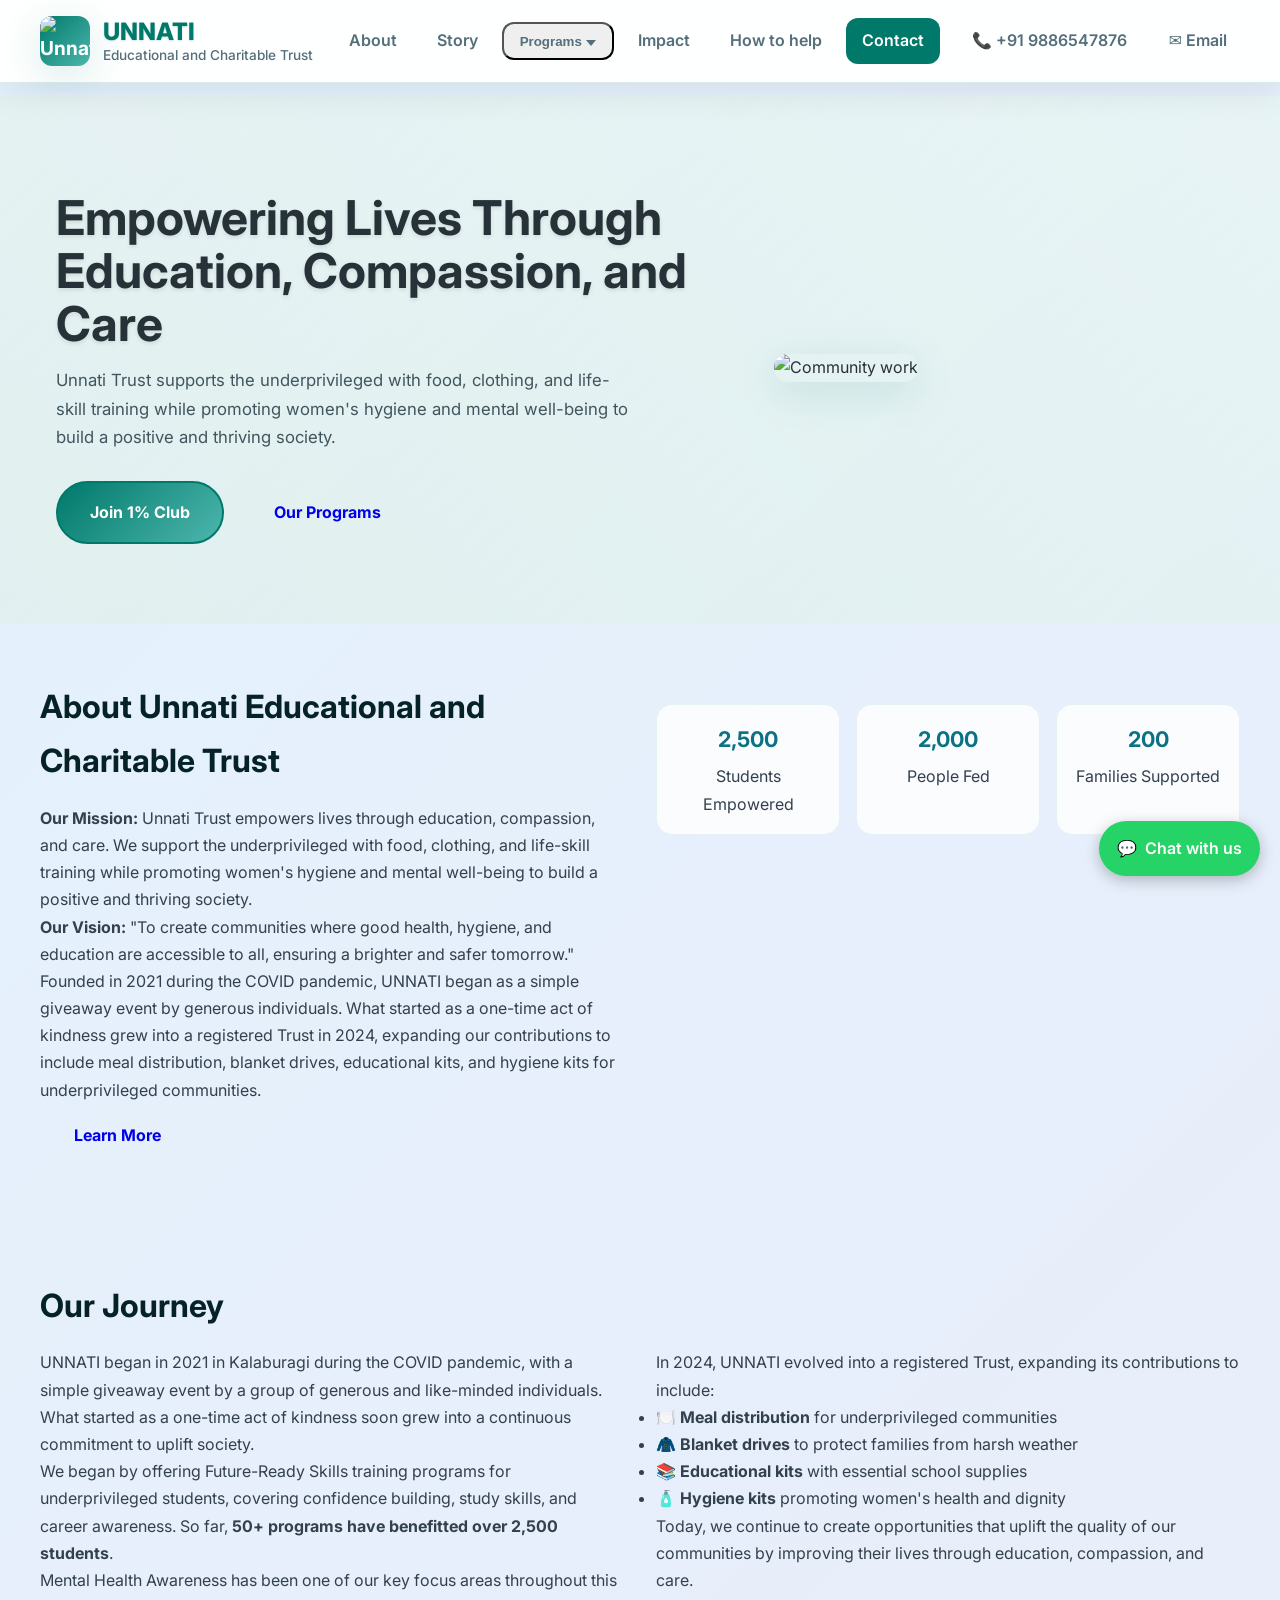
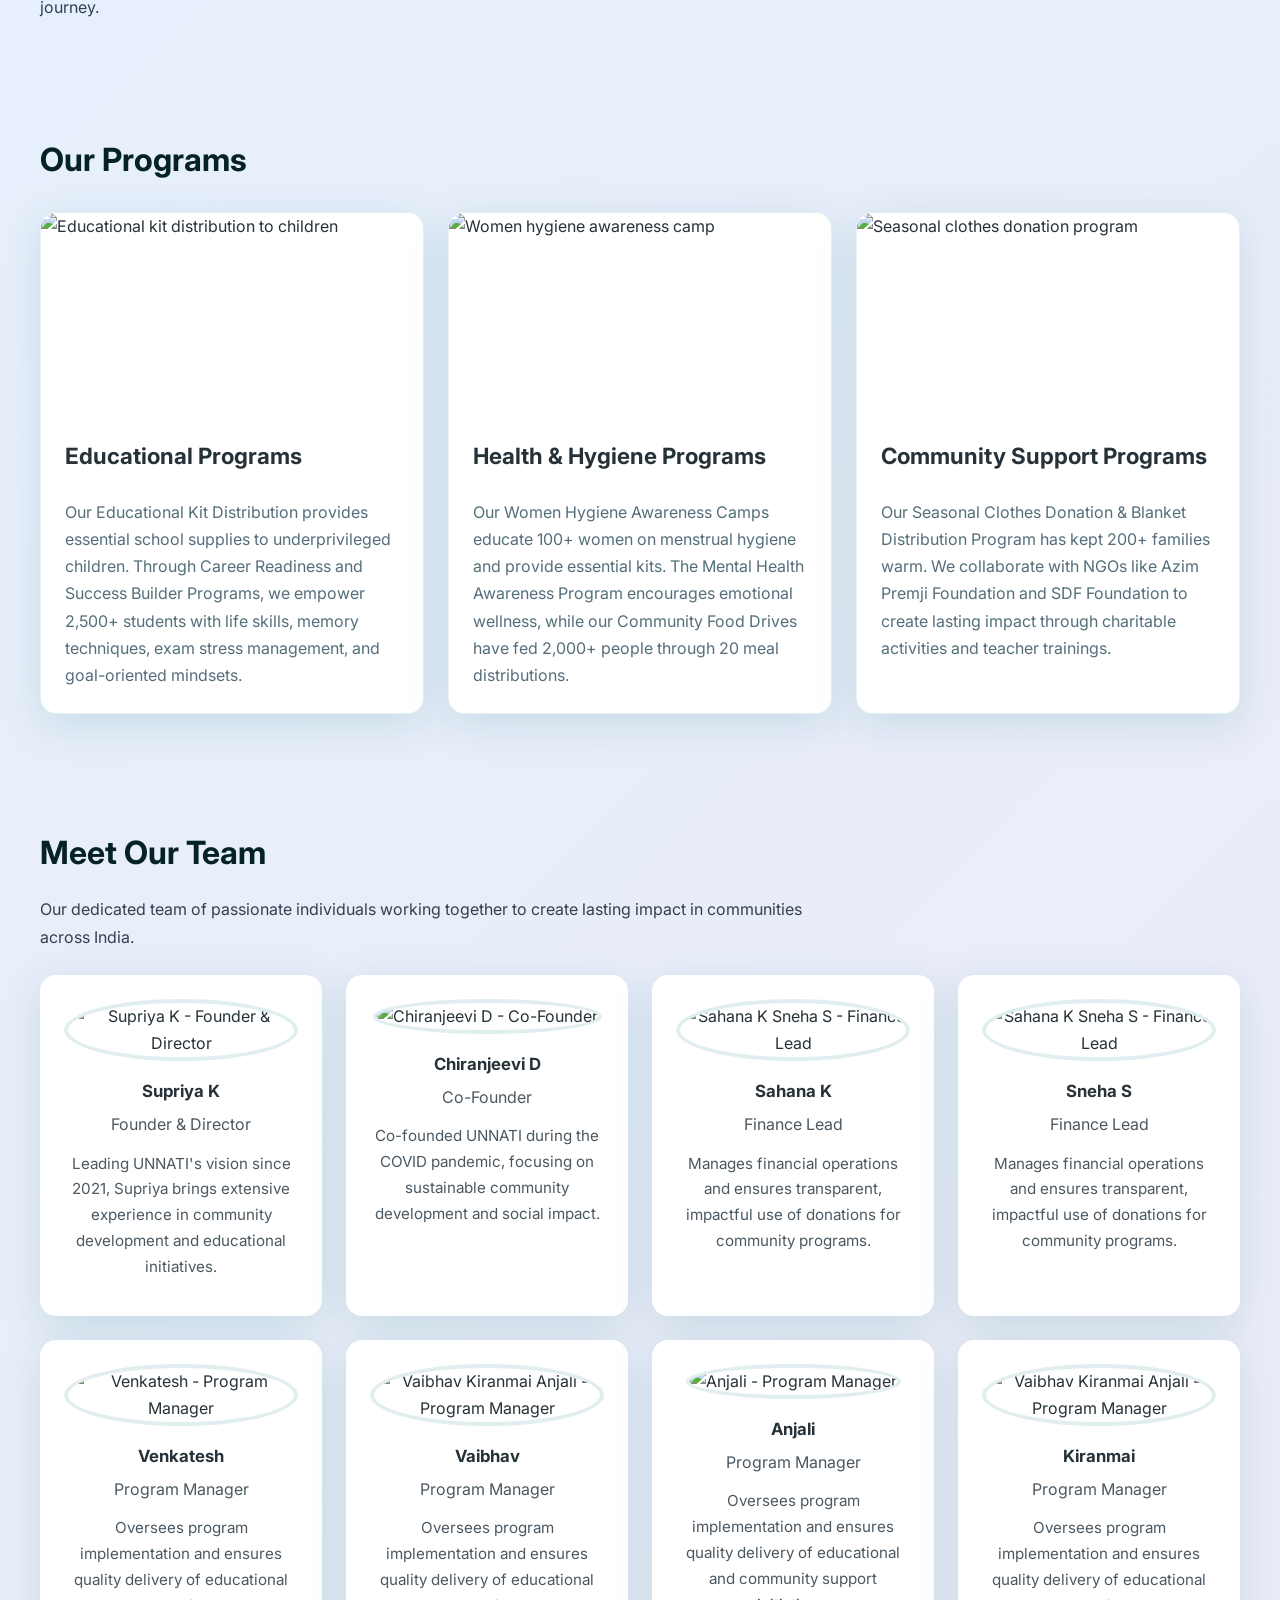
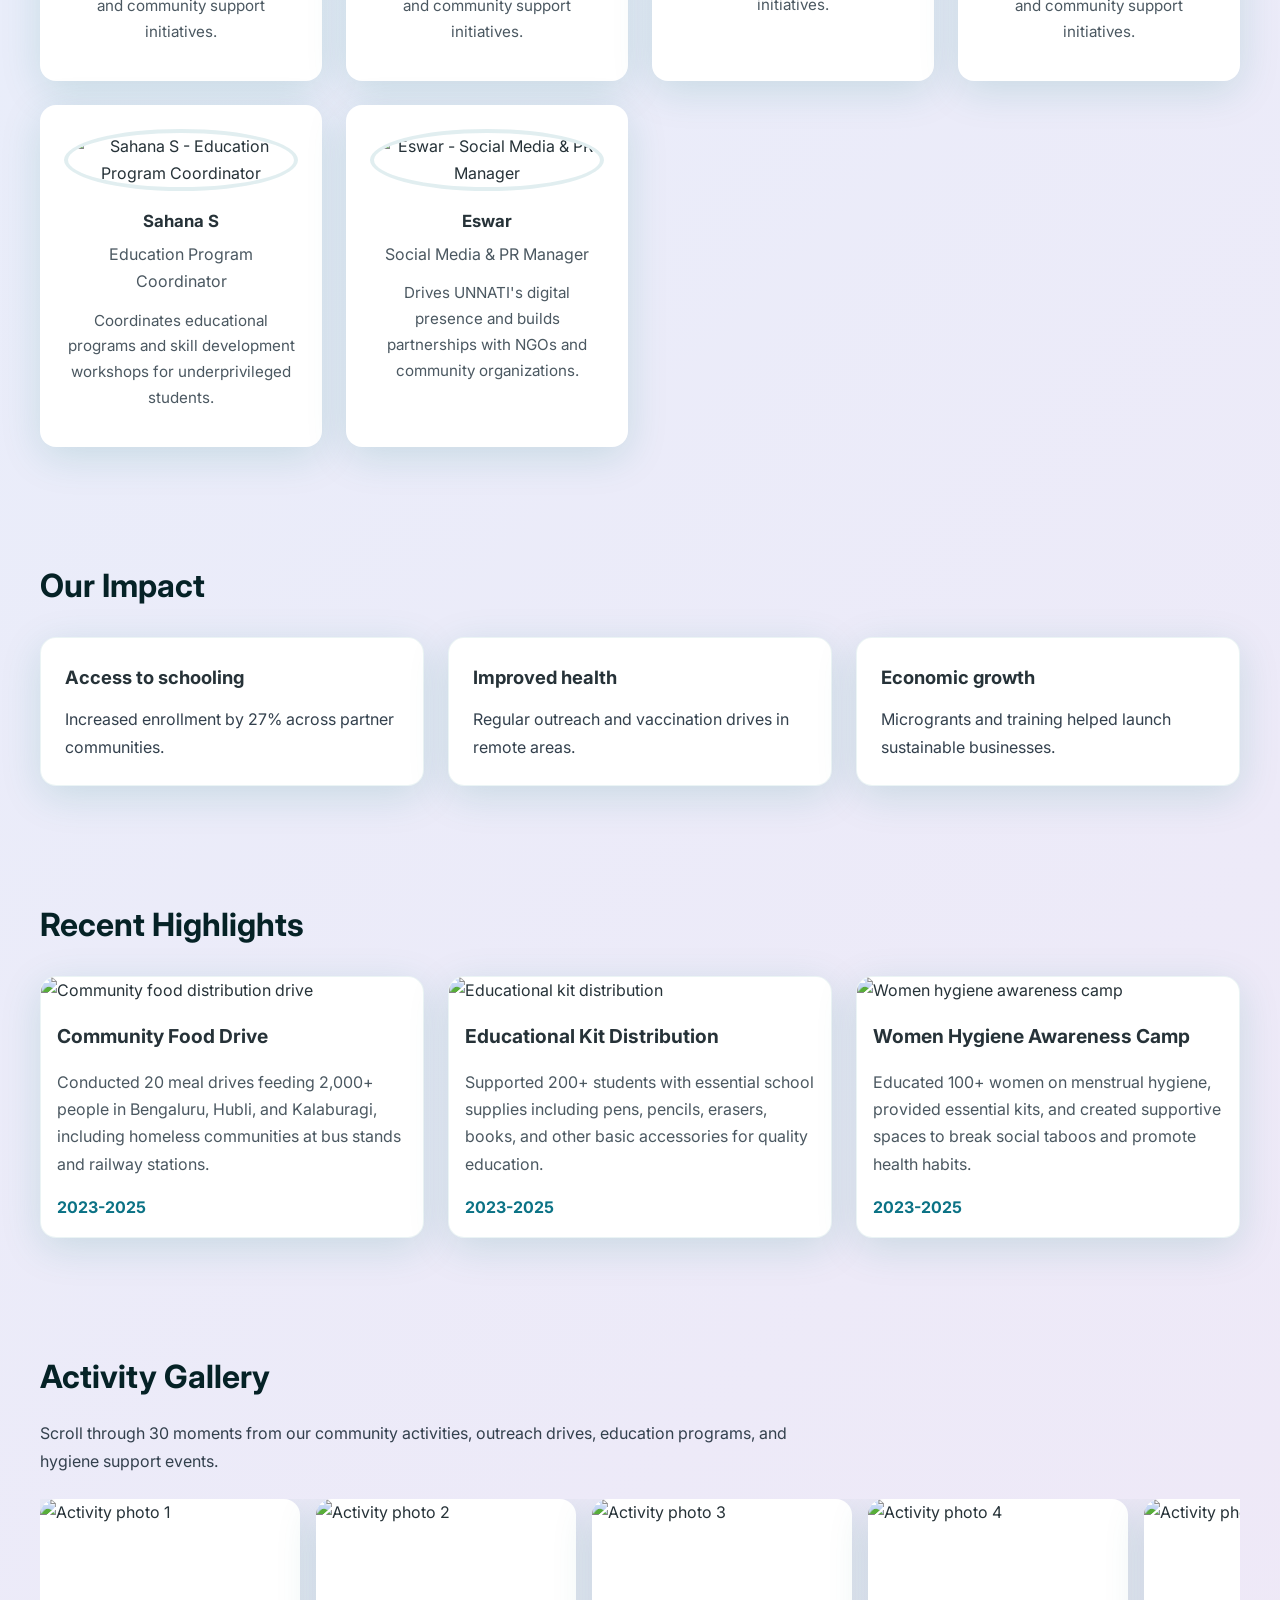
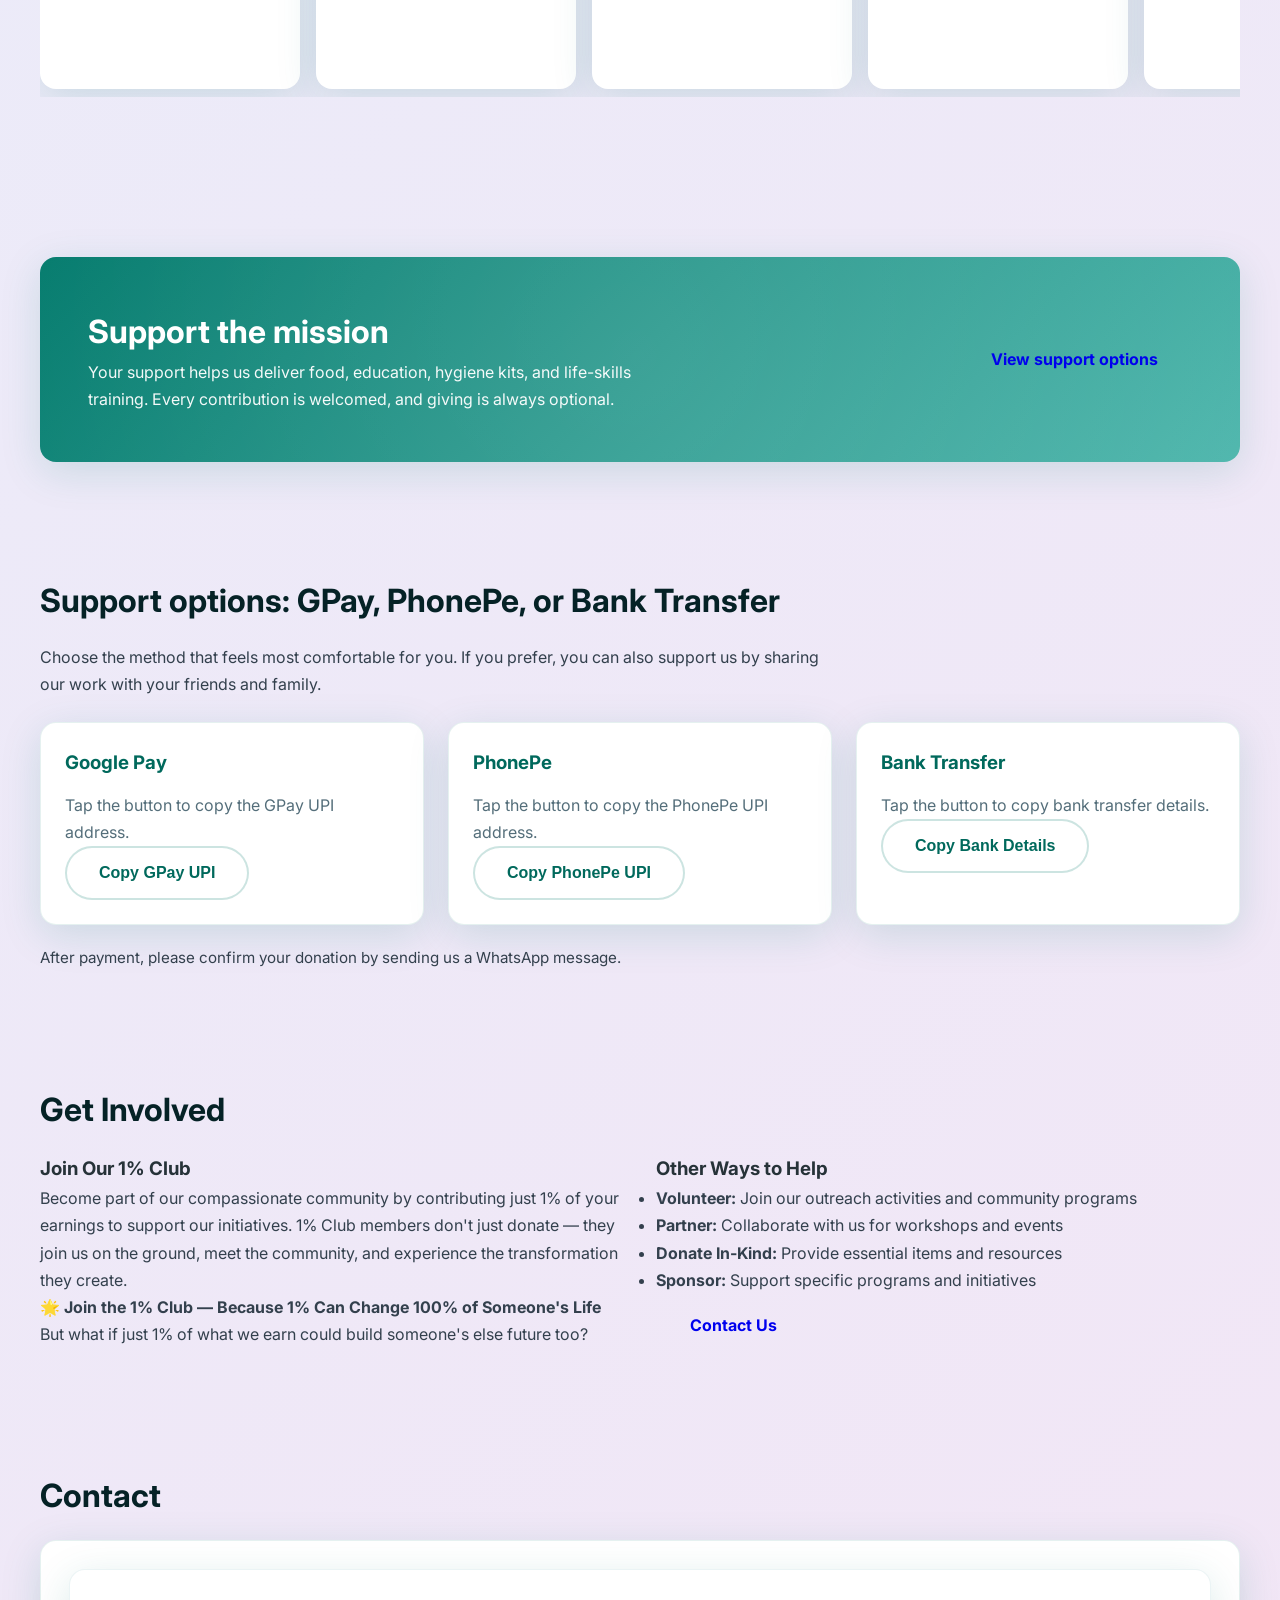
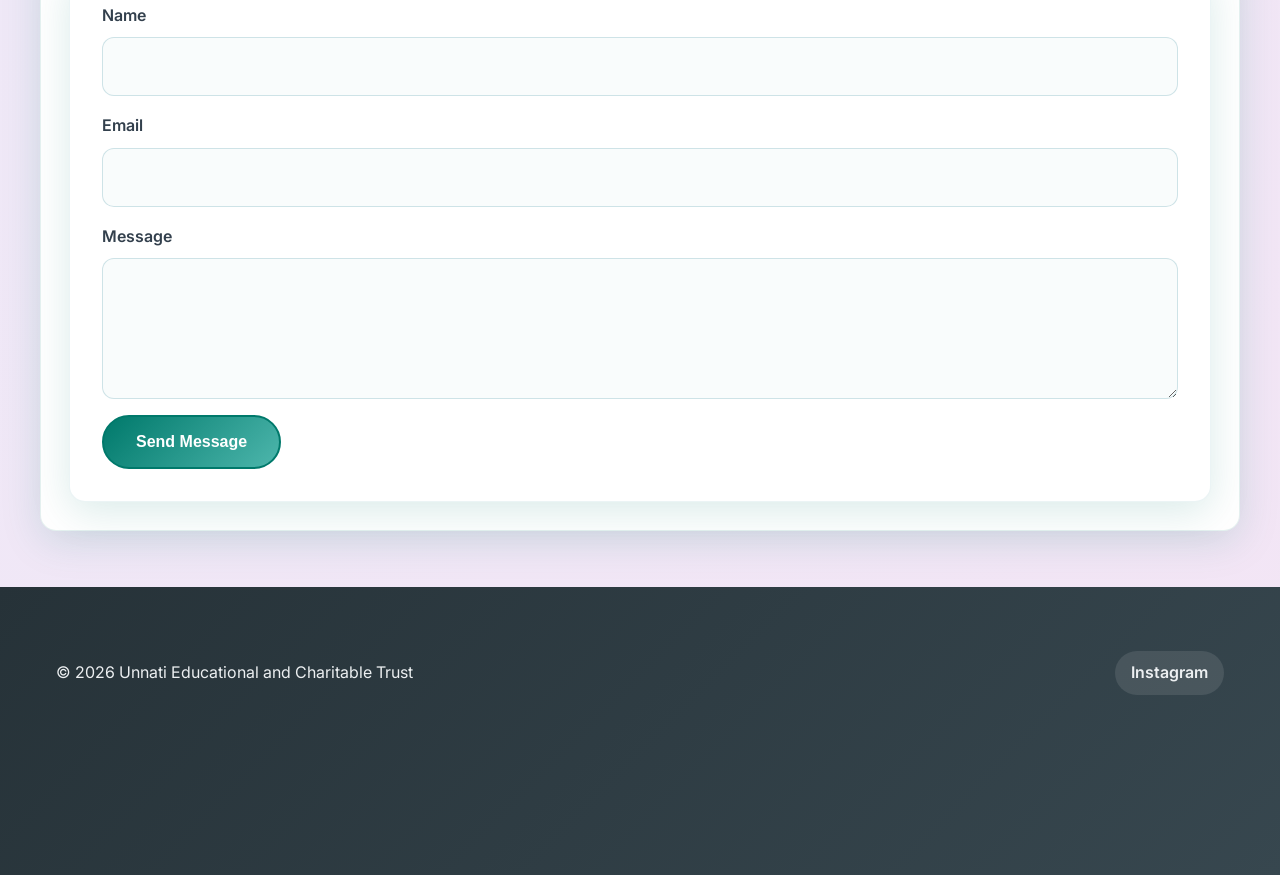
==== commit 9120709f: "Adding photos" ====
--- a/index.html
+++ b/index.html
@@ -2,8 +2,8 @@
 <html lang="en">
 <head>
   <meta charset="utf-8" />
-    <meta name="viewport" content="width=device-width, initial-scale=1.0, maximum-scale=1.0, user-scalable=no">
-    <meta name="description" content="Unnati Educational and Charitable Trust empowers lives through education, compassion, and care. Supporting underprivileged communities with food, clothing, life-skills training, and women's hygiene programs." />
+  <meta name="viewport" content="width=device-width, initial-scale=1.0">
+  <meta name="description" content="Unnati Educational and Charitable Trust empowers lives through education, compassion, and care. Supporting underprivileged communities with food, clothing, life-skills training, and women's hygiene programs." />
     <meta name="keywords" content="Unnati Educational and Charitable Trust, education, community support, food distribution, clothing donation, women's hygiene, mental health, non-profit, charity, Bengaluru" />
   <title>Unnati Educational and Charitable Trust</title>
   <link rel="stylesheet" href="src/css/styles.css" />
@@ -14,7 +14,7 @@
   <header class="site-header">
     <div class="container header-inner">
       <a class="brand" href="#top">
-        <img src="src/images/logo.svg" alt="Unnati Educational and Charitable Trust" class="logo" />
+        <img src="https://raw.githubusercontent.com/unnatitrust/Unnati_Educational_And_Charitable_Trust/main/src/images/Unnati_Logo.jpg" alt="Unnati Educational and Charitable Trust" class="logo" />
         <div class="brand-text">
           <span class="brand-main">UNNATI</span>
           <span class="brand-subtitle">Educational and Charitable Trust</span>
@@ -25,7 +25,7 @@
 
       <nav class="site-nav" id="site-nav" aria-label="Primary">
         <a href="#about">About</a>
-        <a href="#journey">Our Journey</a>
+        <a href="#journey">Story</a>
 
         <div class="nav-item has-sub" tabindex="0" aria-haspopup="true">
           <button class="nav-link-sub">Programs
@@ -39,8 +39,8 @@
         </div>
 
         <a href="#impact">Impact</a>
-        <a href="#get-involved">Get Involved</a>
-        <a class="btn btn-primary" href="#donate">Donate</a>
+        <a href="#get-involved">How to help</a>
+        <a href="#contact">Contact</a>
       </nav>
 
       <div class="contact-info">
@@ -173,7 +173,7 @@
           <p class="team-bio">Oversees program implementation and ensures quality delivery of educational and community support initiatives.</p>
         </div>
         <div class="team-member">
-          <img src="https://images.unsplash.com/photo-1544005313-94ddf0286df2?w=200&h=200&fit=crop&crop=face" alt="Vaibhav Kiranmai Anjali - Program Manager" class="team-photo" />
+          <img src="https://raw.githubusercontent.com/unnatitrust/Unnati_Educational_And_Charitable_Trust/main/src/images/KiranMai.jpg" alt="Vaibhav Kiranmai Anjali - Program Manager" class="team-photo" />
           <h3>Kiranmai</h3>
           <p>Program Manager</p>
           <p class="team-bio">Oversees program implementation and ensures quality delivery of educational and community support initiatives.</p>
@@ -283,10 +283,35 @@
 
     <section id="donate" class="container section cta reveal">
       <div class="cta-inner">
-        <h2>Support the work</h2>
-        <p>Your donation directly funds programs on the ground — even small gifts make a difference.</p>
-        <button class="btn btn-primary" id="donate-now">Donate Now</button>
-      </div>
+        <div>
+          <h2>Support the mission</h2>
+          <p>Your support helps us deliver food, education, hygiene kits, and life-skills training. Every contribution is welcomed, and giving is always optional.</p>
+        </div>
+        <a class="btn" href="#donation">View support options</a>
+      </div>
+    </section>
+
+    <section id="donation" class="container section donation reveal">
+      <h2>Support options: GPay, PhonePe, or Bank Transfer</h2>
+      <p class="section-intro">Choose the method that feels most comfortable for you. If you prefer, you can also support us by sharing our work with your friends and family.</p>
+      <div class="donation-cards">
+        <div class="donation-card">
+          <h3>Google Pay</h3>
+          <p>Tap the button to copy the GPay UPI address.</p>
+          <button class="btn btn-secondary copy-btn" type="button" data-copy-value="your-upi-id@okhdfc">Copy GPay UPI</button>
+        </div>
+        <div class="donation-card">
+          <h3>PhonePe</h3>
+          <p>Tap the button to copy the PhonePe UPI address.</p>
+          <button class="btn btn-secondary copy-btn" type="button" data-copy-value="your-upi-id@ybl">Copy PhonePe UPI</button>
+        </div>
+        <div class="donation-card">
+          <h3>Bank Transfer</h3>
+          <p>Tap the button to copy bank transfer details.</p>
+          <button class="btn btn-secondary copy-btn" type="button" data-copy-value="Account Name: Your Name Here\nAccount No: XXXXXXXXXXXX\nIFSC: XXXX0000000">Copy Bank Details</button>
+        </div>
+      </div>
+      <p class="note-text">After payment, please confirm your donation by sending us a WhatsApp message.</p>
     </section>
 
     <section id="get-involved" class="container section reveal">
@@ -313,21 +338,23 @@
 
     <section id="contact" class="container section reveal">
       <h2>Contact</h2>
-      <form id="contact-form">
-        <label>
-          Name
-          <input type="text" name="name" required />
-        </label>
-        <label>
-          Email
-          <input type="email" name="email" required />
-        </label>
-        <label>
-          Message
-          <textarea name="message" rows="4" required></textarea>
-        </label>
-        <button class="btn btn-primary" type="submit">Send Message</button>
-      </form>
+        <div class="contact-panel contact-form-panel">
+          <form id="contact-form" action="https://formspree.io/f/YOUR_FORM_ID" method="POST">
+            <label>
+              Name
+              <input type="text" name="name" required />
+            </label>
+            <label>
+              Email
+              <input type="email" name="email" required />
+            </label>
+            <label>
+              Message
+              <textarea name="message" rows="4" required></textarea>
+            </label>
+            <button class="btn btn-primary" type="submit">Send Message</button>
+          </form>
+        </div>
     </section>
   </main>
 
--- a/src/css/styles.css
+++ b/src/css/styles.css
@@ -33,20 +33,37 @@
   padding: 1rem; 
 }
 
+main {
+  padding-top: 96px;
+}
+
+[id] {
+  scroll-margin-top: 120px;
+}
+
 /* Header */
 .site-header { 
-  position: sticky; 
+  position: fixed; 
   top: 0; 
-  background: linear-gradient(135deg, rgba(255,255,255,0.95) 0%, rgba(255,255,255,0.9) 100%); 
-  backdrop-filter: blur(12px); 
-  border-bottom: 2px solid rgba(0,121,107,0.1); 
-  box-shadow: 0 4px 20px rgba(0,121,107,0.1);
-  z-index: 50; 
-  transition: all 0.3s ease;
+  left: 0; 
+  right: 0; 
+  width: 100%;
+  background: rgba(255,255,255,0.94); 
+  backdrop-filter: blur(16px); 
+  border-bottom: 1px solid rgba(0,121,107,0.14); 
+  box-shadow: 0 10px 35px rgba(0,0,0,0.08);
+  z-index: 1000; 
+  transition: padding 0.25s ease, background-color 0.25s ease, box-shadow 0.25s ease;
+}
+
+.site-header.scrolled {
+  padding: 0.25rem 0;
+  background: rgba(255,255,255,0.98);
+  box-shadow: 0 18px 40px rgba(0,0,0,0.14);
 }
 
 .site-header:hover {
-  box-shadow: 0 6px 30px rgba(0,121,107,0.2);
+  box-shadow: 0 14px 40px rgba(0,121,107,0.16);
 }
 
 .header-inner { 
@@ -54,6 +71,8 @@
   align-items: center; 
   justify-content: space-between; 
   padding: 1rem 0; 
+  gap: 1rem;
+  transition: padding 0.25s ease;
 }
 
 .brand { 
@@ -244,6 +263,38 @@
   color: #fff;
 }
 
+.btn-secondary {
+  background: #fff;
+  color: #00695c;
+  border-color: rgba(0,121,107,0.2);
+}
+
+.btn-secondary:hover {
+  background: #f1f8f7;
+  color: #004d40;
+}
+
+.toast {
+  position: fixed;
+  left: 50%;
+  bottom: 24px;
+  transform: translateX(-50%);
+  background: rgba(38,50,56,0.95);
+  color: #fff;
+  padding: 0.95rem 1.5rem;
+  border-radius: 999px;
+  box-shadow: 0 12px 30px rgba(0,0,0,0.25);
+  opacity: 0;
+  visibility: hidden;
+  transition: opacity 0.2s ease, visibility 0.2s ease;
+  z-index: 1000;
+}
+
+.toast.show {
+  opacity: 1;
+  visibility: visible;
+}
+
 .section { 
   padding: 3.5rem 0; 
 }
@@ -462,6 +513,75 @@
   max-width: 600px; 
   position: relative;
   z-index: 2;
+}
+
+.contact-grid { 
+  display: grid; 
+  grid-template-columns: 1.1fr 1fr; 
+  gap: 2rem; 
+  align-items: start;
+  margin-top: 1.5rem;
+}
+
+.contact-panel { 
+  background: rgba(255,255,255,0.92); 
+  border-radius: var(--radius); 
+  padding: 1.75rem; 
+  box-shadow: var(--shadow); 
+  border: 1px solid rgba(0,121,107,0.1); 
+}
+
+.contact-form-panel { 
+  background: #ffffff; 
+}
+
+.contact-panel p { 
+  color: #455a64; 
+  margin-bottom: 1rem; 
+  line-height: 1.7;
+}
+
+.small-note { 
+  color: #607d8b; 
+  font-size: 0.95rem; 
+  margin-top: 1rem; 
+}
+
+.donation-cards { 
+  display: grid; 
+  grid-template-columns: repeat(3, minmax(220px, 1fr)); 
+  gap: 1.5rem; 
+  margin-top: 1.5rem;
+}
+
+.donation-card { 
+  background: #ffffff; 
+  border-radius: var(--radius); 
+  padding: 1.5rem; 
+  box-shadow: var(--shadow); 
+  border: 1px solid rgba(0,121,107,0.1); 
+  transition: transform 0.3s ease, box-shadow 0.3s ease;
+}
+
+.donation-card:hover { 
+  transform: translateY(-3px); 
+  box-shadow: var(--shadow-hover); 
+}
+
+.donation-card h3 { 
+  margin-bottom: 0.8rem; 
+  color: #00695c; 
+}
+
+.donation-card p { 
+  color: #546e7a; 
+  line-height: 1.7; 
+}
+
+.note-text { 
+  margin-top: 1.25rem; 
+  font-size: 0.95rem; 
+  color: #455a64; 
 }
 
 .section-intro { 
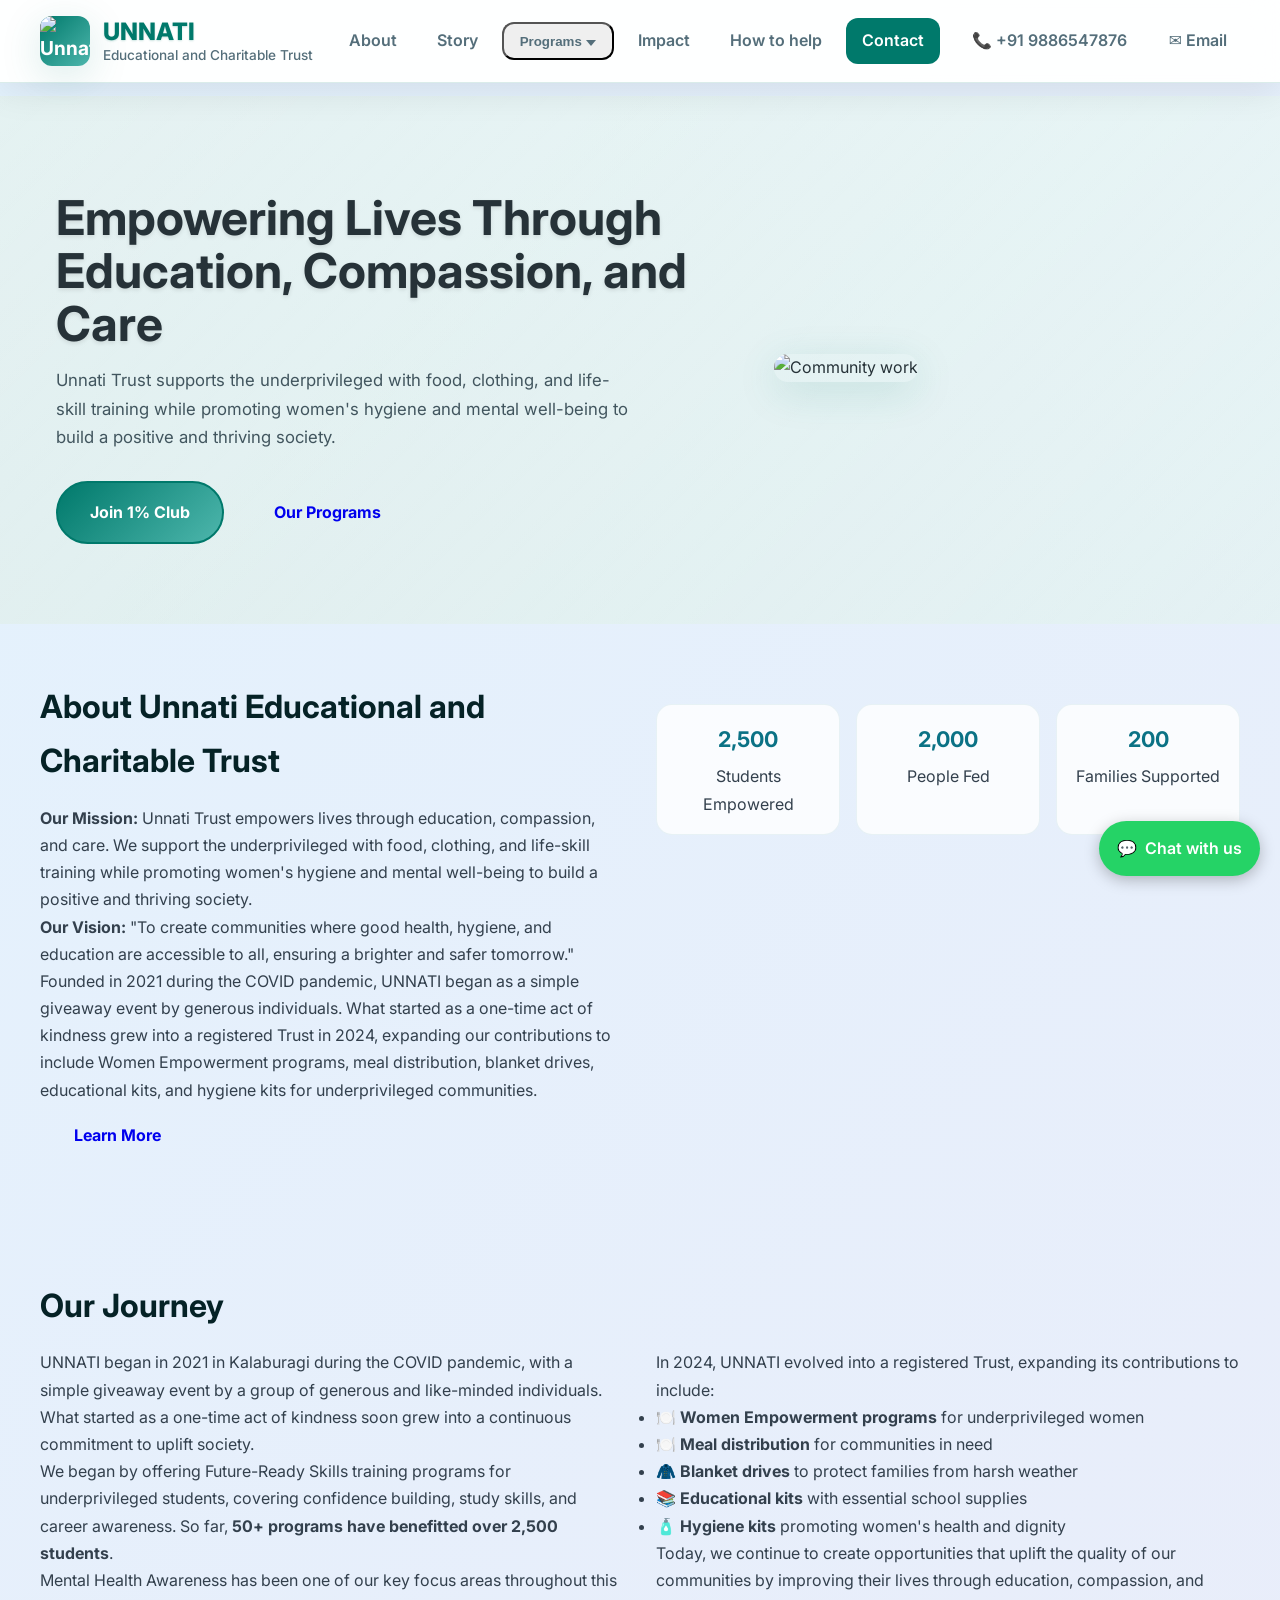
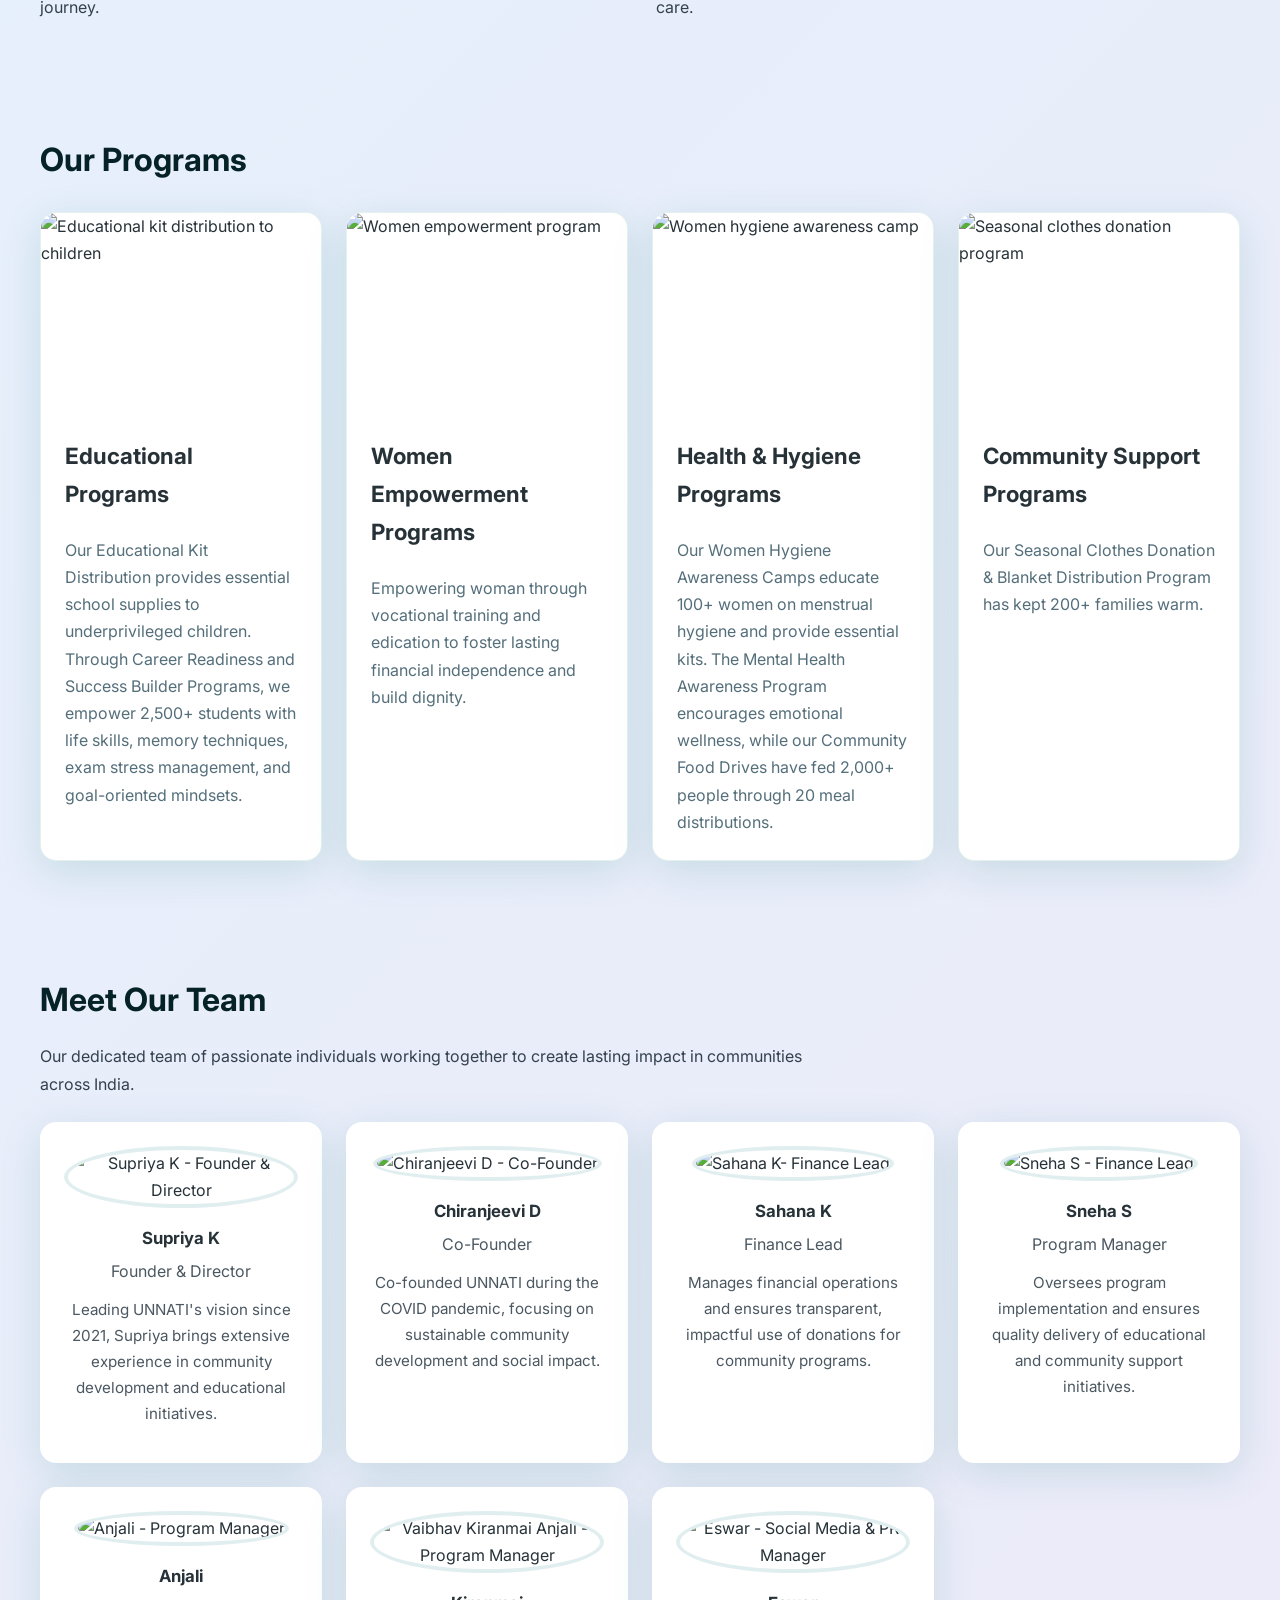
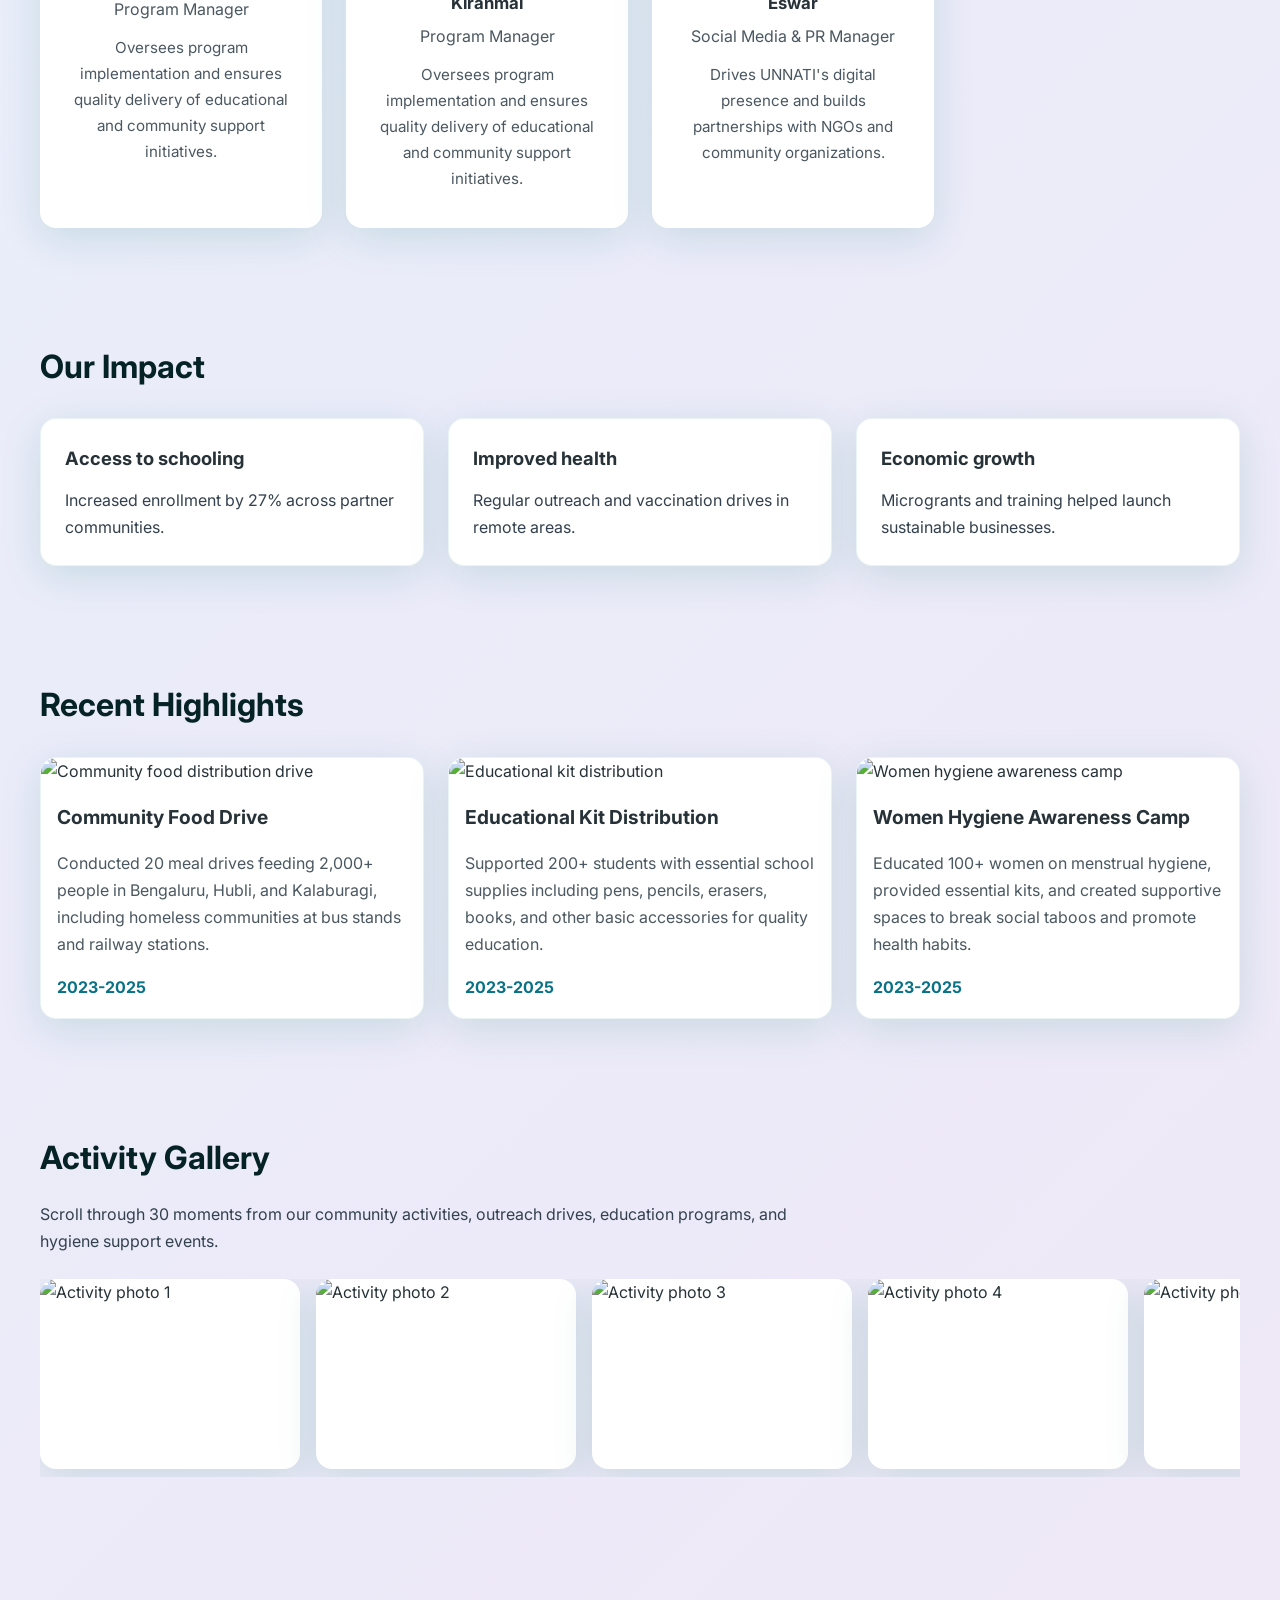
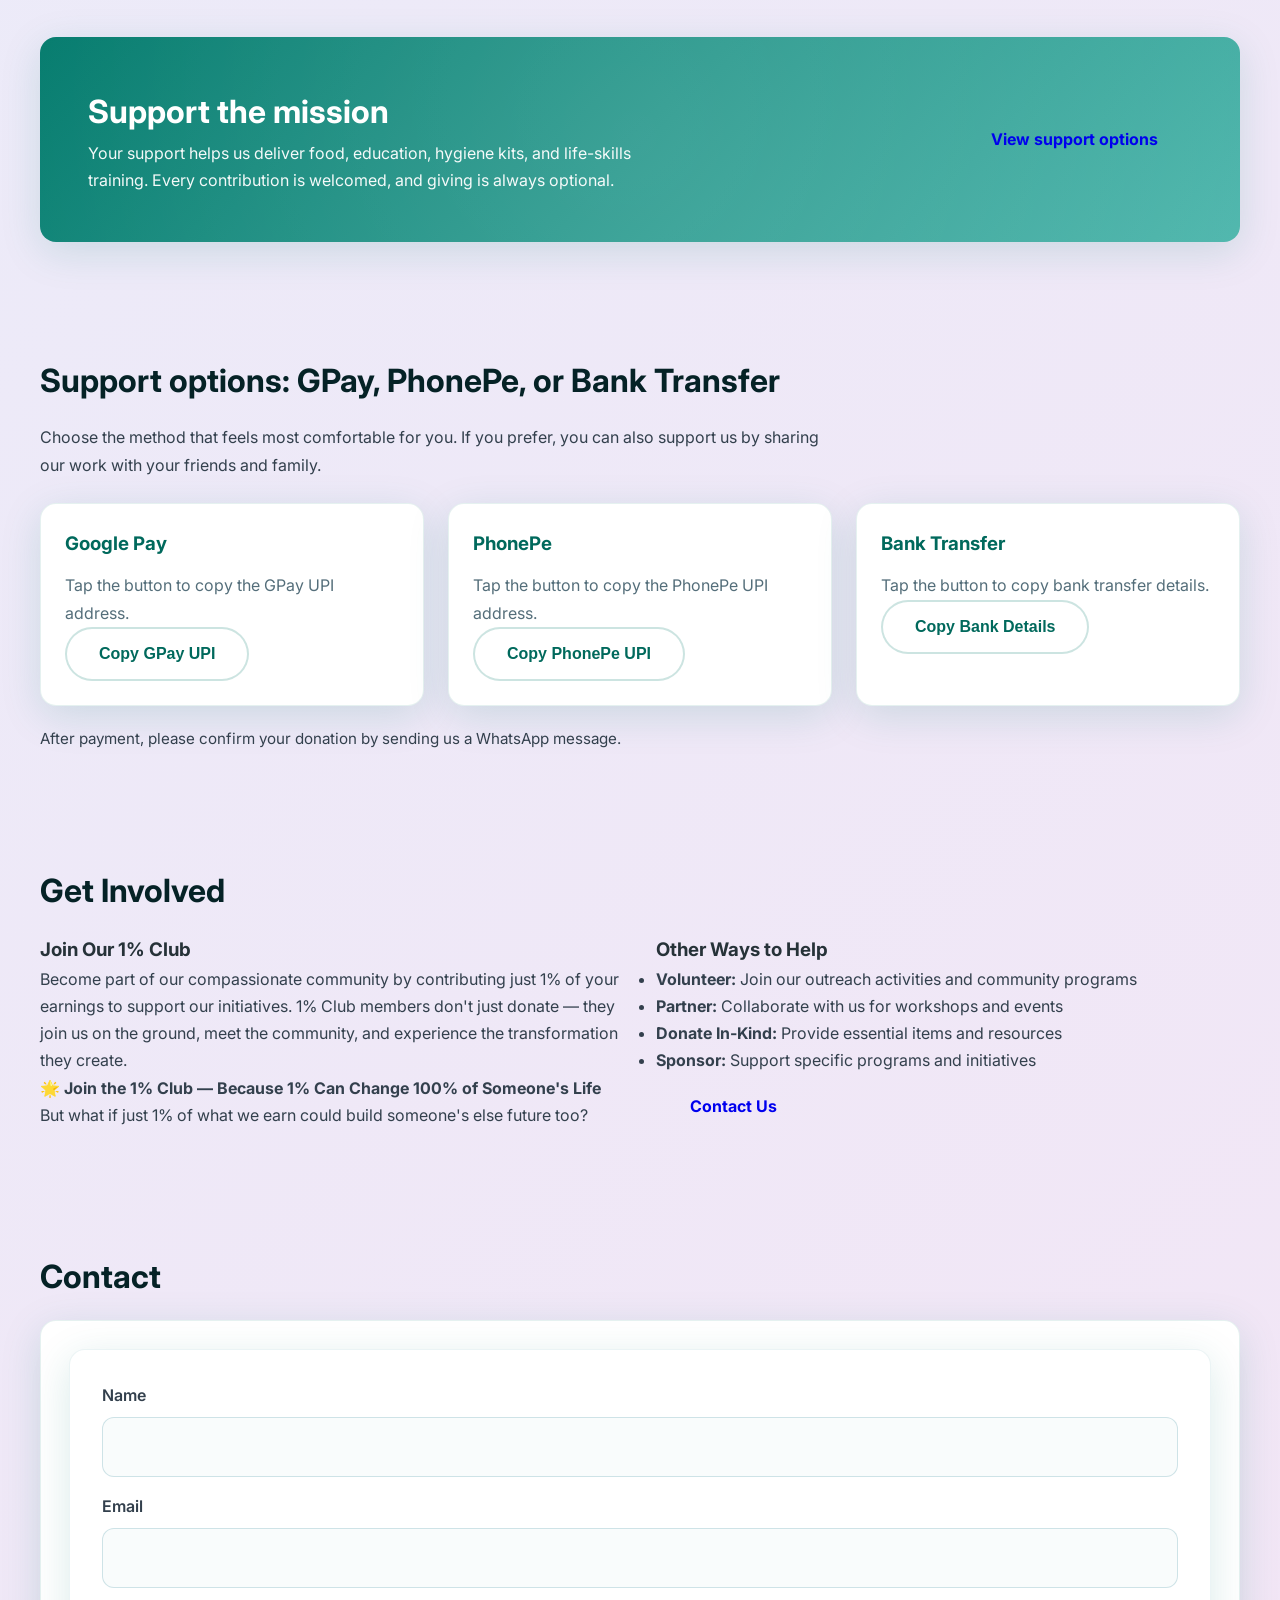
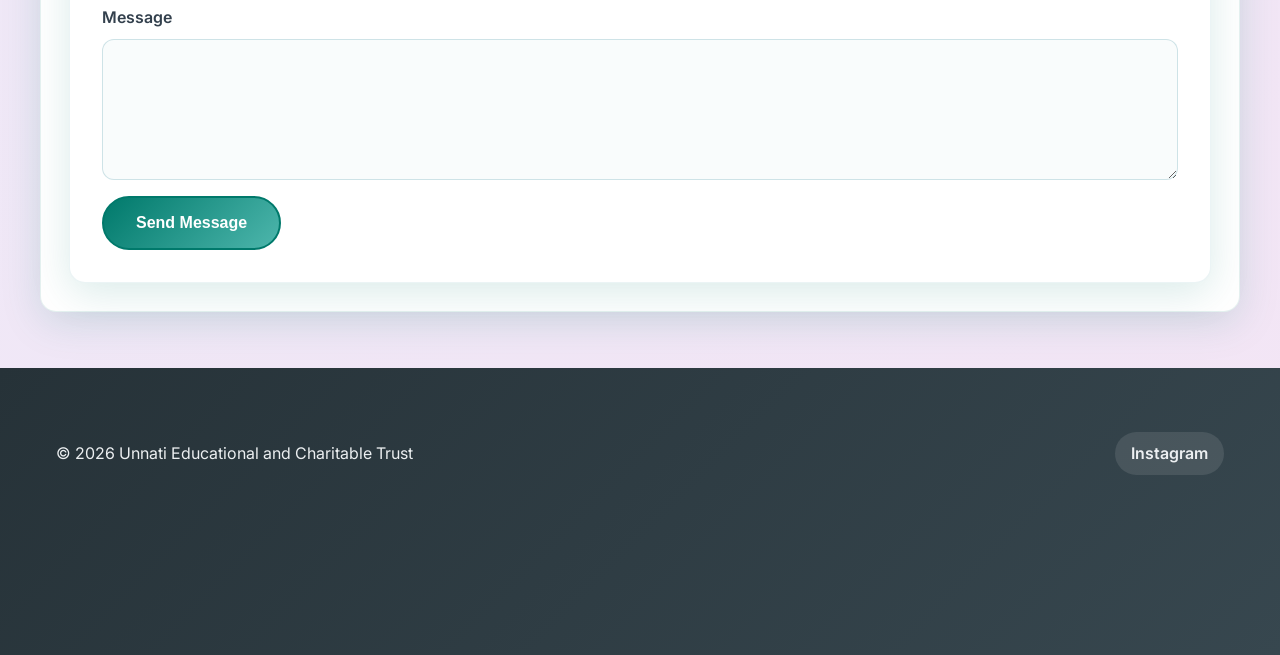
==== commit f210413a: "Adding photos and content update" ====
--- a/index.html
+++ b/index.html
@@ -73,7 +73,7 @@
           <h2>About Unnati Educational and Charitable Trust</h2>
           <p><strong>Our Mission:</strong> Unnati Trust empowers lives through education, compassion, and care. We support the underprivileged with food, clothing, and life-skill training while promoting women's hygiene and mental well-being to build a positive and thriving society.</p>
           <p><strong>Our Vision:</strong> "To create communities where good health, hygiene, and education are accessible to all, ensuring a brighter and safer tomorrow."</p>
-          <p>Founded in 2021 during the COVID pandemic, UNNATI began as a simple giveaway event by generous individuals. What started as a one-time act of kindness grew into a registered Trust in 2024, expanding our contributions to include meal distribution, blanket drives, educational kits, and hygiene kits for underprivileged communities.</p>
+          <p>Founded in 2021 during the COVID pandemic, UNNATI began as a simple giveaway event by generous individuals. What started as a one-time act of kindness grew into a registered Trust in 2024, expanding our contributions to include Women Empowerment programs, meal distribution, blanket drives, educational kits, and hygiene kits for underprivileged communities.</p>
           <a class="btn" href="#get-involved">Learn More</a>
         </div>
         <ul class="stats">
@@ -95,7 +95,8 @@
         <div>
           <p>In 2024, UNNATI evolved into a registered Trust, expanding its contributions to include:</p>
           <ul>
-            <li>🍽️ <strong>Meal distribution</strong> for underprivileged communities</li>
+            <li>🍽️ <strong>Women Empowerment programs</strong> for underprivileged women</li>
+            <li>🍽️ <strong>Meal distribution</strong> for communities in need</li>
             <li>🧥 <strong>Blanket drives</strong> to protect families from harsh weather</li>
             <li>📚 <strong>Educational kits</strong> with essential school supplies</li>
             <li>🧴 <strong>Hygiene kits</strong> promoting women's health and dignity</li>
@@ -109,19 +110,24 @@
       <h2>Our Programs</h2>
       <div class="card-grid">
         <article id="programs-education" class="card">
-          <img src="https://images.unsplash.com/photo-1503676260728-1c00da094a0b?w=400&h=250&fit=crop" alt="Educational kit distribution to children" class="card-image" />
+          <img src="https://raw.githubusercontent.com/unnatitrust/Unnati_Educational_And_Charitable_Trust/main/src/images/image10.jpeg" alt="Educational kit distribution to children" class="card-image" />
           <h3>Educational Programs</h3>
           <p>Our Educational Kit Distribution provides essential school supplies to underprivileged children. Through Career Readiness and Success Builder Programs, we empower 2,500+ students with life skills, memory techniques, exam stress management, and goal-oriented mindsets.</p>
         </article>
+        <article id="programs-women" class="card">
+          <img src="https://raw.githubusercontent.com/unnatitrust/Unnati_Educational_And_Charitable_Trust/main/src/images/image19.jpeg" alt="Women empowerment program" class="card-image" />
+          <h3>Women Empowerment Programs</h3>
+          <p>Empowering woman through vocational training and edication to foster lasting financial independence and build dignity.</p>
+        </article>
         <article id="programs-health" class="card">
-          <img src="https://images.unsplash.com/photo-1559757148-5c350d0d3c56?w=400&h=250&fit=crop" alt="Women hygiene awareness camp" class="card-image" />
+          <img src="https://raw.githubusercontent.com/unnatitrust/Unnati_Educational_And_Charitable_Trust/main/src/images/image20.jpeg" alt="Women hygiene awareness camp" class="card-image" />
           <h3>Health & Hygiene Programs</h3>
           <p>Our Women Hygiene Awareness Camps educate 100+ women on menstrual hygiene and provide essential kits. The Mental Health Awareness Program encourages emotional wellness, while our Community Food Drives have fed 2,000+ people through 20 meal distributions.</p>
         </article>
         <article id="programs-livelihoods" class="card">
-          <img src="https://images.unsplash.com/photo-1559027615-cd4628902d4a?w=400&h=250&fit=crop" alt="Seasonal clothes donation program" class="card-image" />
+          <img src="https://raw.githubusercontent.com/unnatitrust/Unnati_Educational_And_Charitable_Trust/main/src/images/image16.jpeg" alt="Seasonal clothes donation program" class="card-image" />
           <h3>Community Support Programs</h3>
-          <p>Our Seasonal Clothes Donation & Blanket Distribution Program has kept 200+ families warm. We collaborate with NGOs like Azim Premji Foundation and SDF Foundation to create lasting impact through charitable activities and teacher trainings.</p>
+          <p>Our Seasonal Clothes Donation & Blanket Distribution Program has kept 200+ families warm.</p>
         </article>
       </div>
     </section>
@@ -131,58 +137,40 @@
       <p class="section-intro">Our dedicated team of passionate individuals working together to create lasting impact in communities across India.</p>
       <div class="team-grid">
         <div class="team-member">
-          <img src="https://images.unsplash.com/photo-1544005313-94ddf0286df2?w=200&h=200&fit=crop&crop=face" alt="Supriya K - Founder & Director" class="team-photo" />
+          <img src="https://raw.githubusercontent.com/unnatitrust/Unnati_Educational_And_Charitable_Trust/main/src/images/SK.jpeg" alt="Supriya K - Founder & Director" class="team-photo" />
           <h3>Supriya K</h3>
           <p>Founder & Director</p>
           <p class="team-bio">Leading UNNATI's vision since 2021, Supriya brings extensive experience in community development and educational initiatives.</p>
         </div>
         <div class="team-member">
-          <img src="https://images.unsplash.com/photo-1500648767791-00dcc994a43e?w=200&h=200&fit=crop&crop=face" alt="Chiranjeevi D - Co-Founder" class="team-photo" />
+          <img src="https://raw.githubusercontent.com/unnatitrust/Unnati_Educational_And_Charitable_Trust/main/src/images/CD.jpeg" alt="Chiranjeevi D - Co-Founder" class="team-photo" />
           <h3>Chiranjeevi D</h3>
           <p>Co-Founder</p>
           <p class="team-bio">Co-founded UNNATI during the COVID pandemic, focusing on sustainable community development and social impact.</p>
         </div>
         <div class="team-member">
-          <img src="https://images.unsplash.com/photo-1544005313-94ddf0286df2?w=200&h=200&fit=crop&crop=face" alt="Sahana K Sneha S - Finance Lead" class="team-photo" />
+          <img src="https://raw.githubusercontent.com/unnatitrust/Unnati_Educational_And_Charitable_Trust/main/src/images/Sahana.jpeg" alt="Sahana K- Finance Lead" class="team-photo" />
           <h3>Sahana K</h3>
           <p>Finance Lead</p>
           <p class="team-bio">Manages financial operations and ensures transparent, impactful use of donations for community programs.</p>
         </div>
         <div class="team-member">
-          <img src="https://images.unsplash.com/photo-1544005313-94ddf0286df2?w=200&h=200&fit=crop&crop=face" alt="Sahana K Sneha S - Finance Lead" class="team-photo" />
+          <img src="https://raw.githubusercontent.com/unnatitrust/Unnati_Educational_And_Charitable_Trust/main/src/images/Sneha.jpeg" alt="Sneha S - Finance Lead" class="team-photo" />
           <h3>Sneha S</h3>
-          <p>Finance Lead</p>
-          <p class="team-bio">Manages financial operations and ensures transparent, impactful use of donations for community programs.</p>
-        </div>
-        <div class="team-member">
-          <img src="https://images.unsplash.com/photo-1500648767791-00dcc994a43e?w=200&h=200&fit=crop&crop=face" alt="Venkatesh - Program Manager" class="team-photo" />
-          <h3>Venkatesh</h3>
           <p>Program Manager</p>
           <p class="team-bio">Oversees program implementation and ensures quality delivery of educational and community support initiatives.</p>
         </div>
         <div class="team-member">
-          <img src="https://images.unsplash.com/photo-1500648767791-00dcc994a43e?w=200&h=200&fit=crop&crop=face" alt="Vaibhav Kiranmai Anjali - Program Manager" class="team-photo" />
-          <h3>Vaibhav</h3>
-          <p>Program Manager</p>
-          <p class="team-bio">Oversees program implementation and ensures quality delivery of educational and community support initiatives.</p>
-        </div>
-        <div class="team-member">
-          <img src="https://images.unsplash.com/photo-1544005313-94ddf0286df2?w=200&h=200&fit=crop&crop=face" alt="Anjali - Program Manager" class="team-photo" />
+          <img src="https://raw.githubusercontent.com/unnatitrust/Unnati_Educational_And_Charitable_Trust/main/src/images/Anjali.jpeg" alt="Anjali - Program Manager" class="team-photo" />
           <h3>Anjali</h3>
           <p>Program Manager</p>
           <p class="team-bio">Oversees program implementation and ensures quality delivery of educational and community support initiatives.</p>
         </div>
         <div class="team-member">
-          <img src="https://raw.githubusercontent.com/unnatitrust/Unnati_Educational_And_Charitable_Trust/main/src/images/KiranMai.jpg" alt="Vaibhav Kiranmai Anjali - Program Manager" class="team-photo" />
+          <img src="https://raw.githubusercontent.com/unnatitrust/Unnati_Educational_And_Charitable_Trust/main/src/images/KiranMai.jpeg" alt="Vaibhav Kiranmai Anjali - Program Manager" class="team-photo" />
           <h3>Kiranmai</h3>
           <p>Program Manager</p>
           <p class="team-bio">Oversees program implementation and ensures quality delivery of educational and community support initiatives.</p>
-        </div>
-        <div class="team-member">
-          <img src="https://images.unsplash.com/photo-1544005313-94ddf0286df2?w=200&h=200&fit=crop&crop=face" alt="Sahana S - Education Program Coordinator" class="team-photo" />
-          <h3>Sahana S</h3>
-          <p>Education Program Coordinator</p>
-          <p class="team-bio">Coordinates educational programs and skill development workshops for underprivileged students.</p>
         </div>
         <div class="team-member">
           <img src="https://raw.githubusercontent.com/unnatitrust/Unnati_Educational_And_Charitable_Trust/main/src/images/Eswar.png" alt="Eswar - Social Media & PR Manager" class="team-photo" />
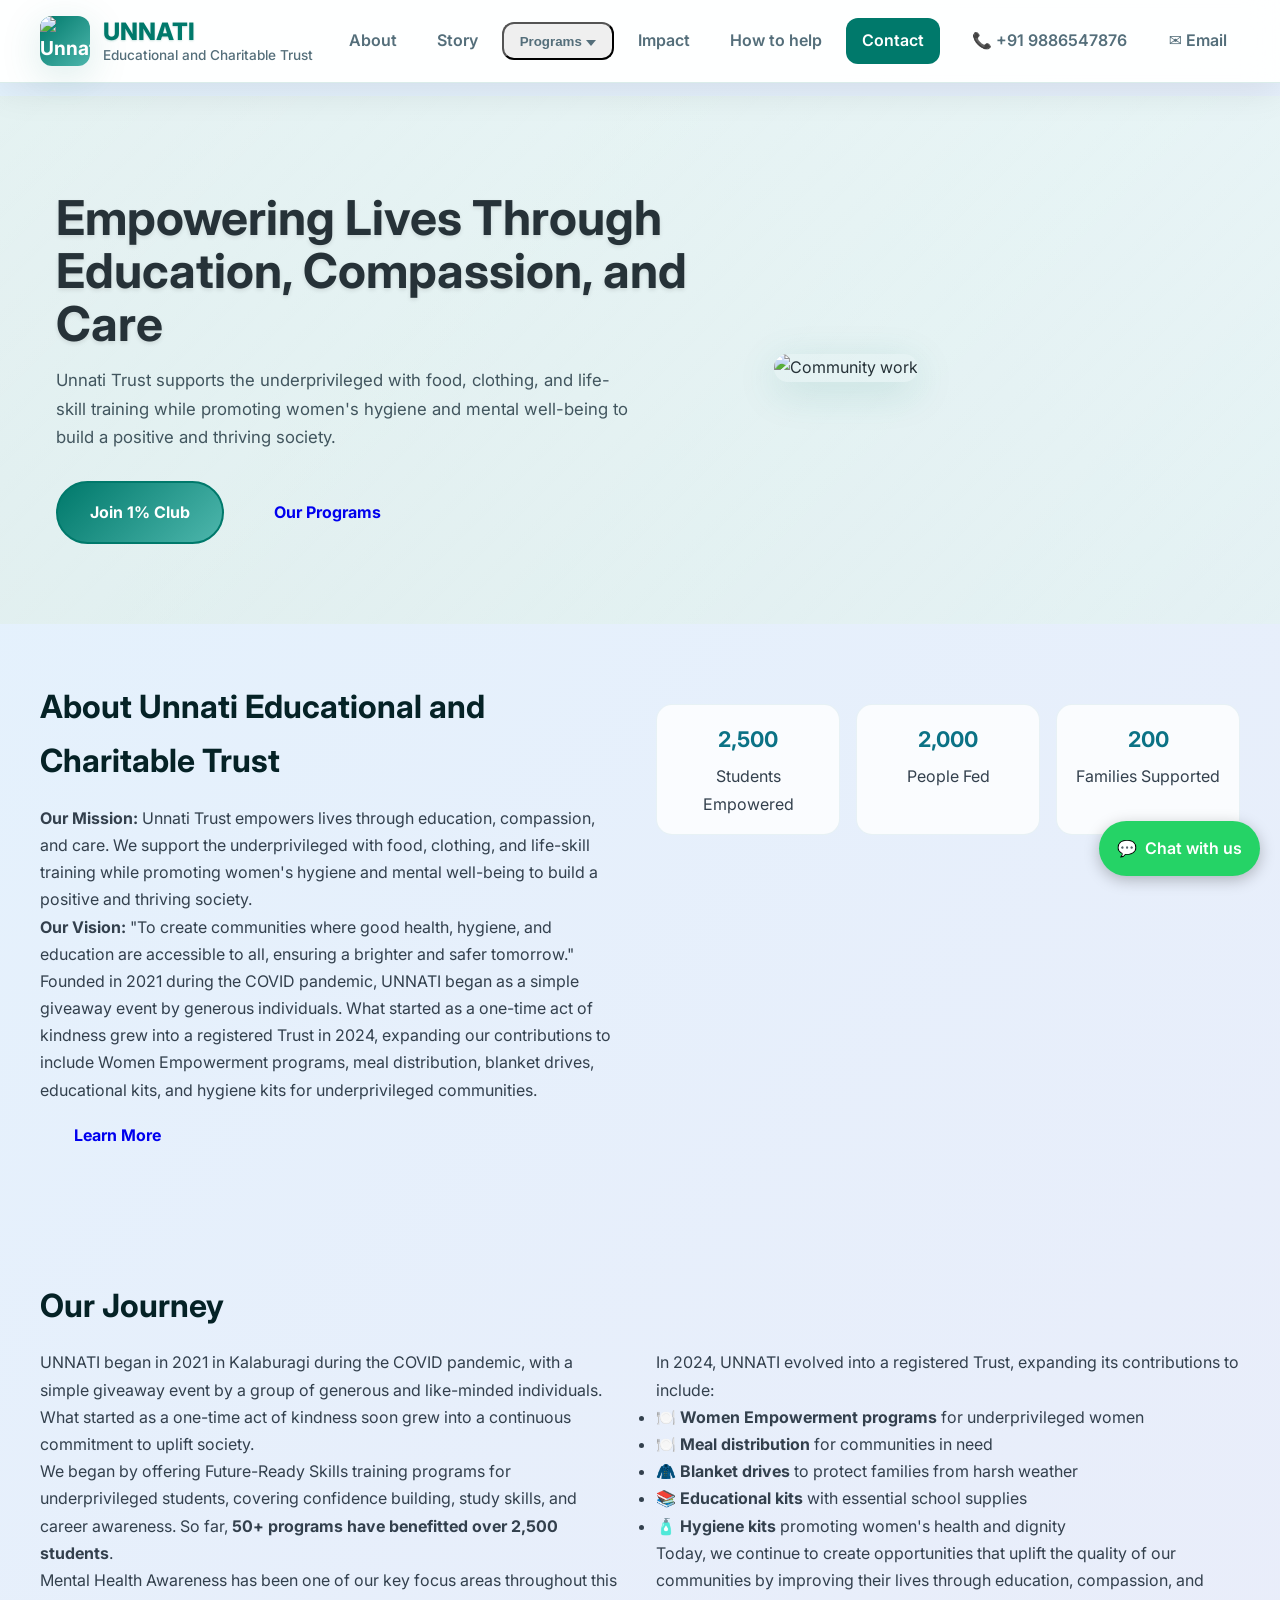
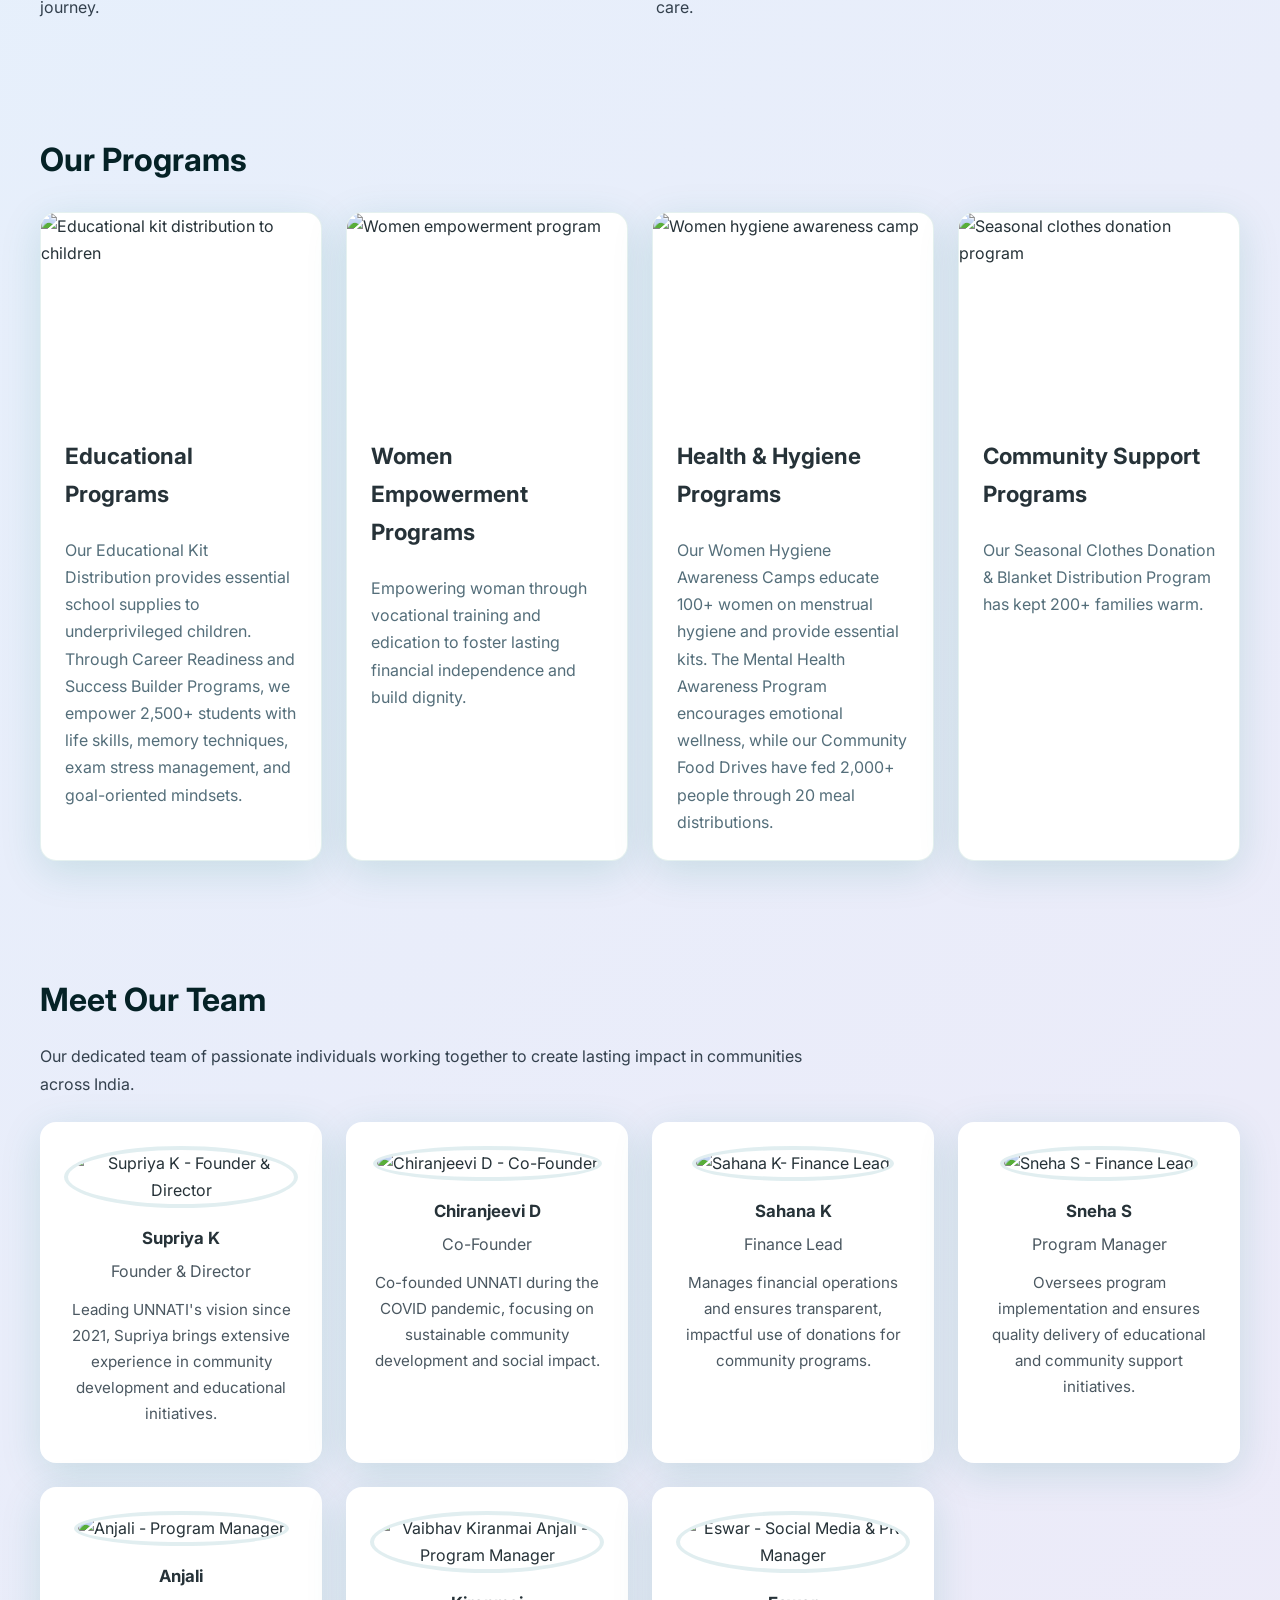
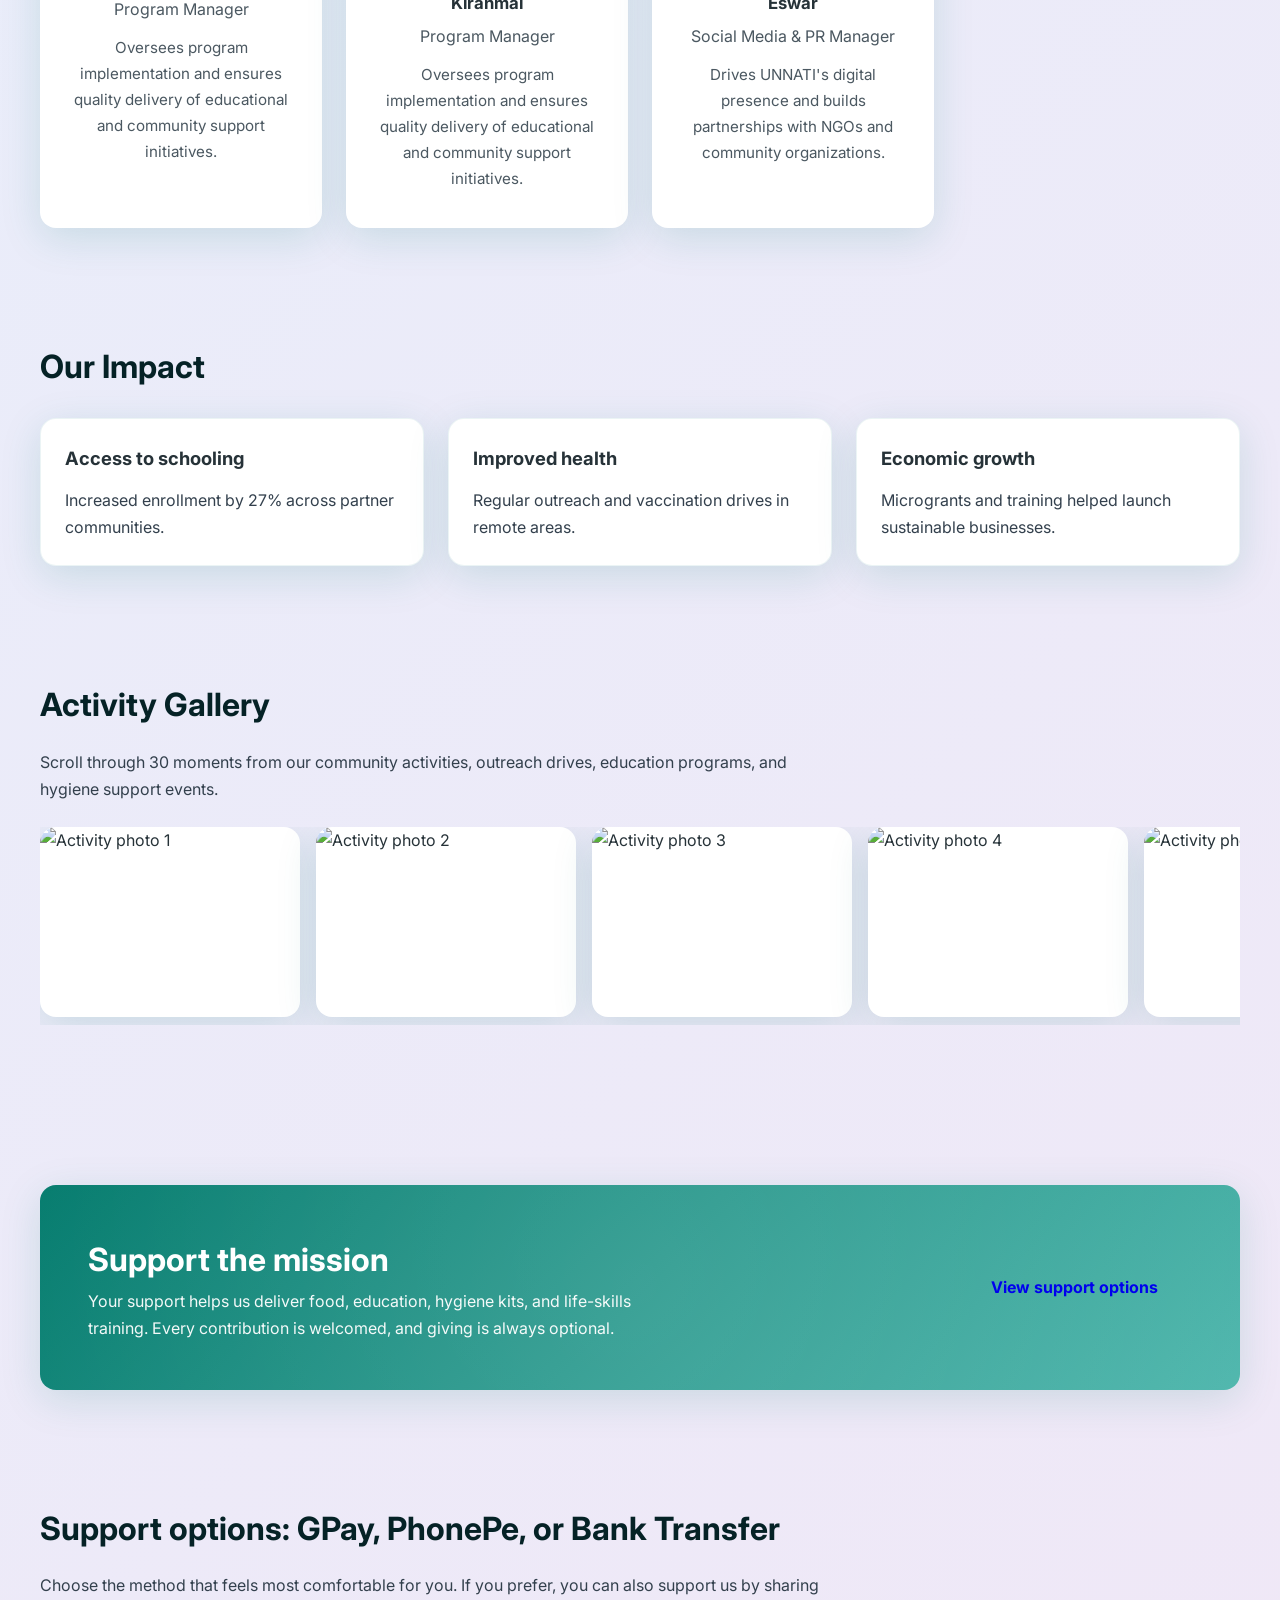
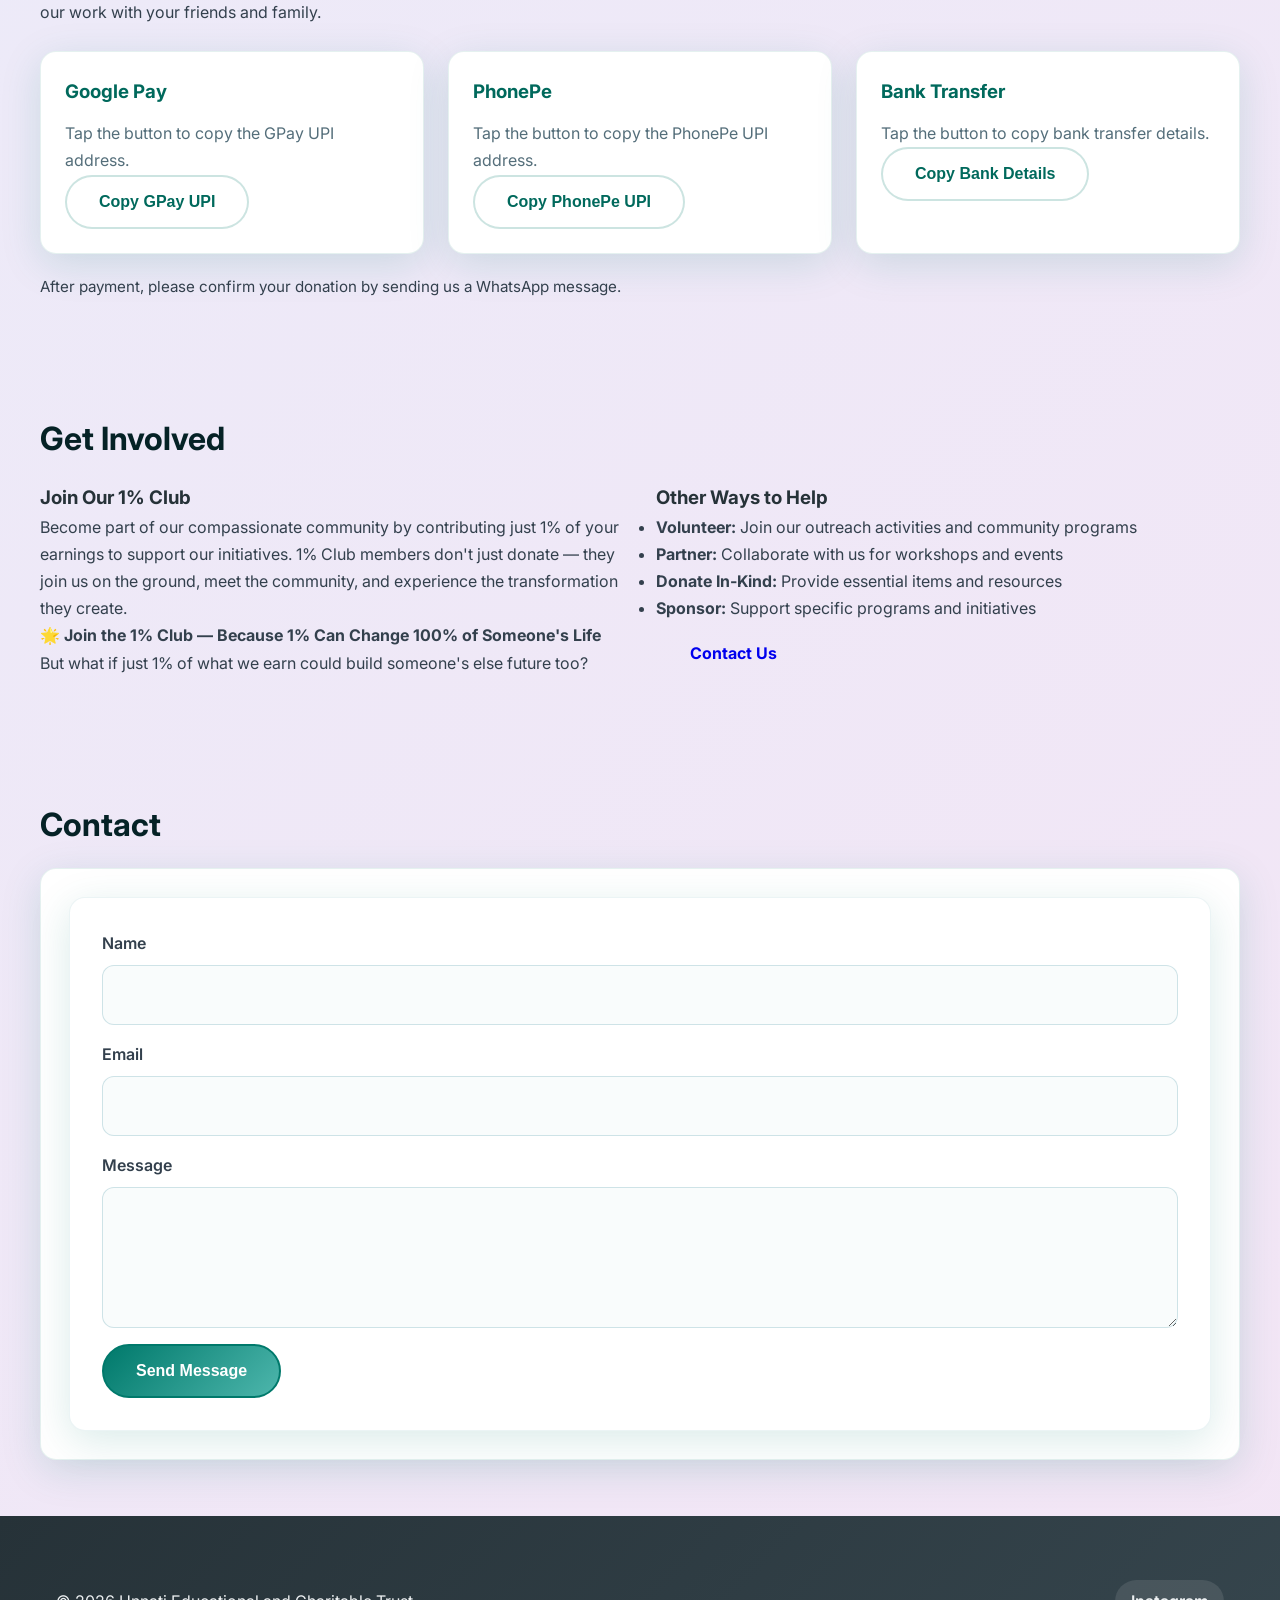
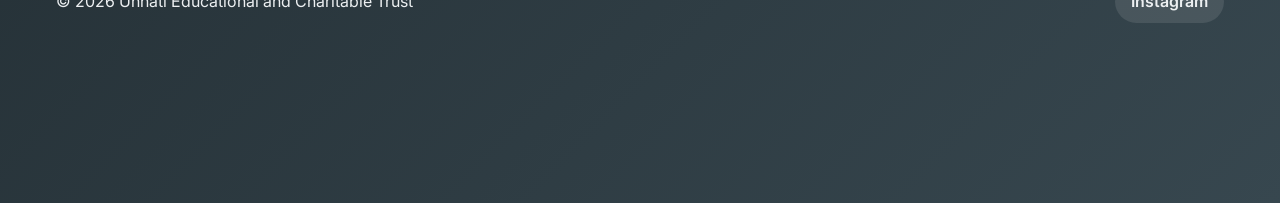
==== commit b5dc4008: "Removed recent highlights" ====
--- a/index.html
+++ b/index.html
@@ -195,30 +195,6 @@
         <div class="impact-card">
           <h3>Economic growth</h3>
           <p>Microgrants and training helped launch sustainable businesses.</p>
-        </div>
-      </div>
-    </section>
-
-    <section id="highlights" class="container section highlights reveal">
-      <h2>Recent Highlights</h2>
-      <div class="highlights-grid">
-        <div class="highlight-card">
-          <img src="https://images.unsplash.com/photo-1559027615-cd4628902d4a?w=300&h=200&fit=crop" alt="Community food distribution drive" class="highlight-image" />
-          <h3>Community Food Drive</h3>
-          <p>Conducted 20 meal drives feeding 2,000+ people in Bengaluru, Hubli, and Kalaburagi, including homeless communities at bus stands and railway stations.</p>
-          <span class="date">2023-2025</span>
-        </div>
-        <div class="highlight-card">
-          <img src="https://images.unsplash.com/photo-1503676260728-1c00da094a0b?w=300&h=200&fit=crop" alt="Educational kit distribution" class="highlight-image" />
-          <h3>Educational Kit Distribution</h3>
-          <p>Supported 200+ students with essential school supplies including pens, pencils, erasers, books, and other basic accessories for quality education.</p>
-          <span class="date">2023-2025</span>
-        </div>
-        <div class="highlight-card">
-          <img src="https://images.unsplash.com/photo-1559757148-5c350d0d3c56?w=300&h=200&fit=crop" alt="Women hygiene awareness camp" class="highlight-image" />
-          <h3>Women Hygiene Awareness Camp</h3>
-          <p>Educated 100+ women on menstrual hygiene, provided essential kits, and created supportive spaces to break social taboos and promote health habits.</p>
-          <span class="date">2023-2025</span>
         </div>
       </div>
     </section>
